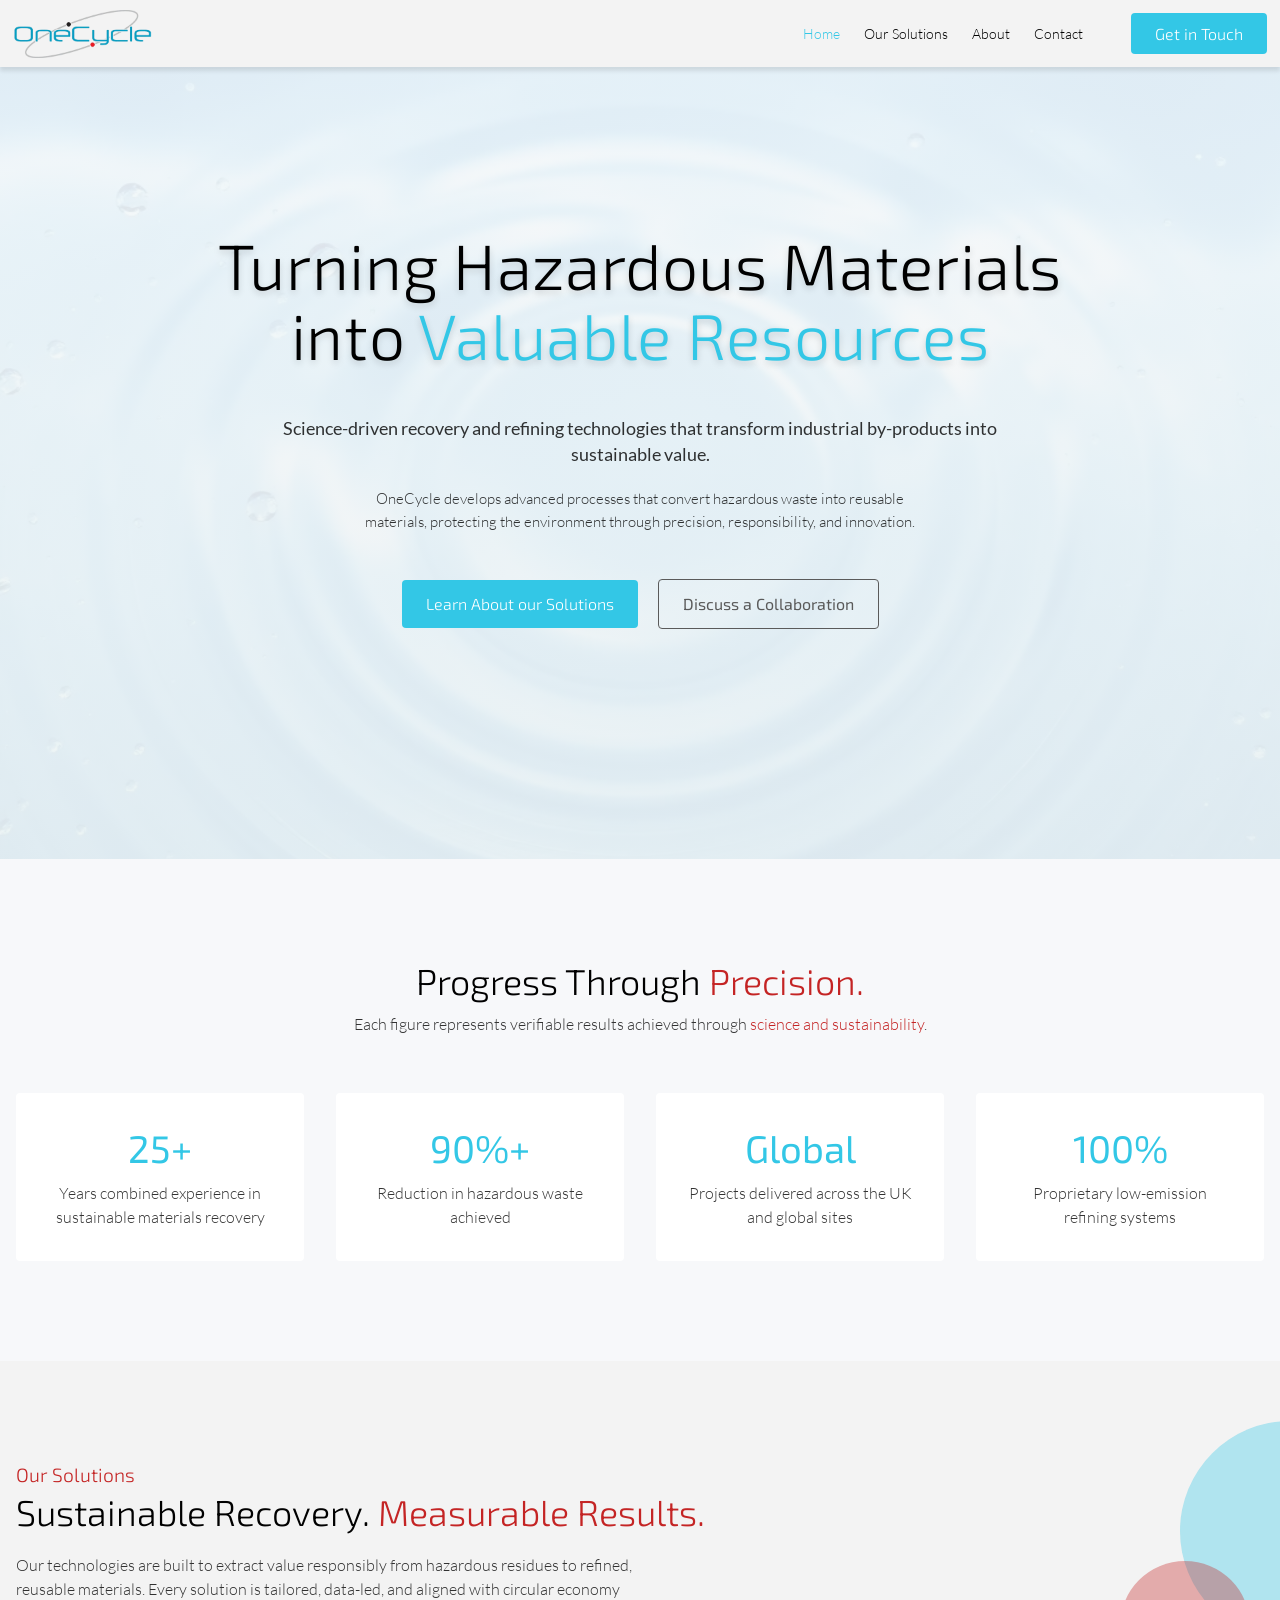
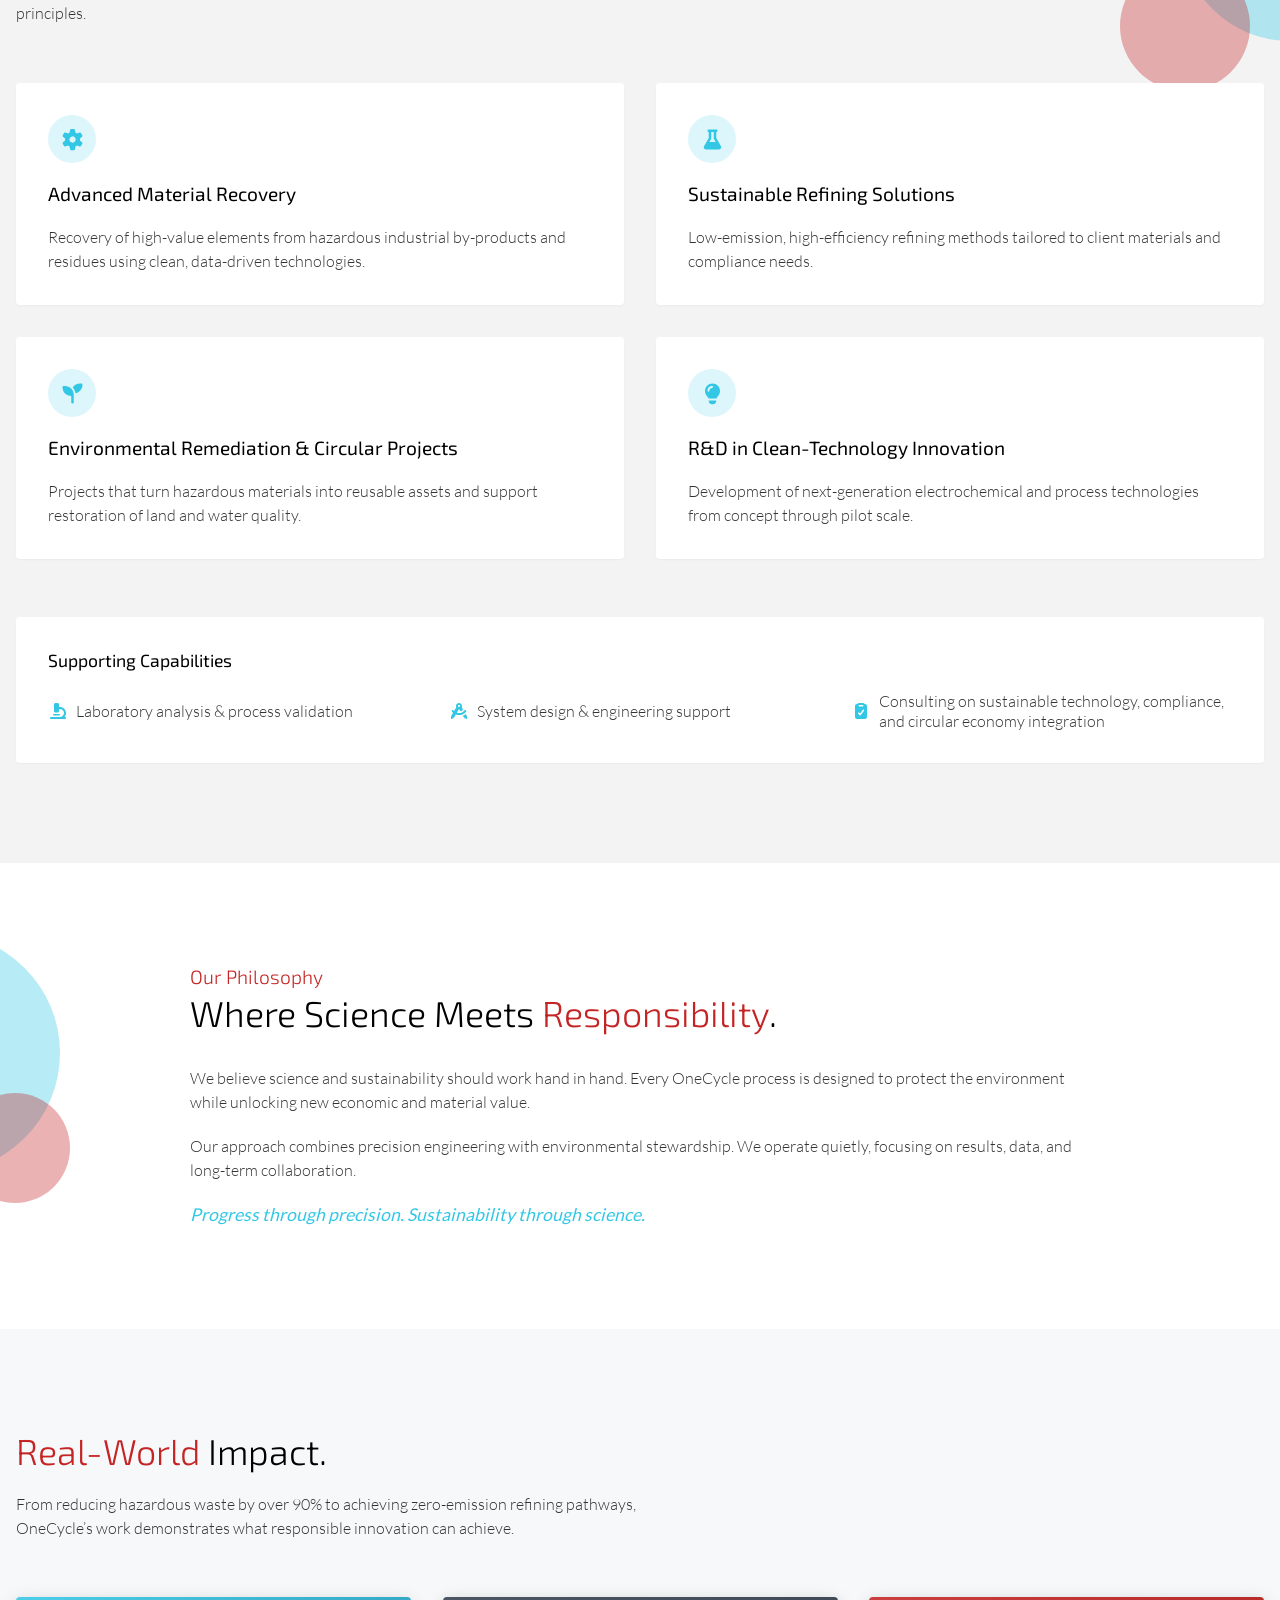
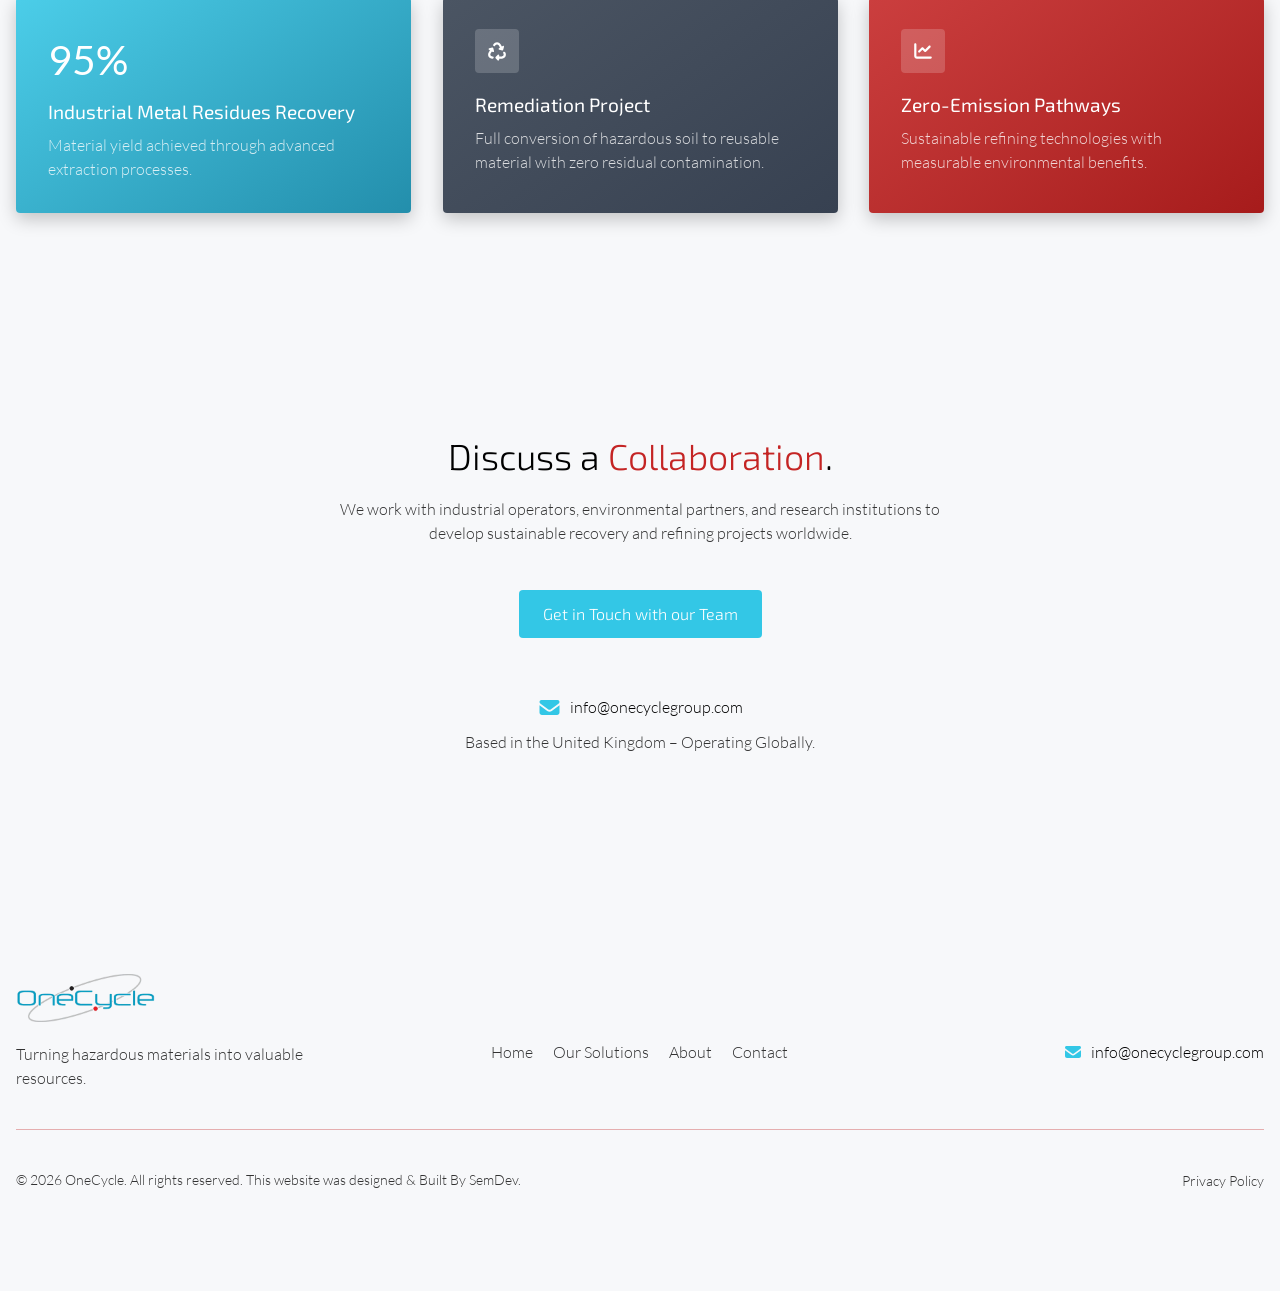
==== index.html @ 4c16ba75 "adjustments" ====
<!DOCTYPE html>
<html lang="en-GB">
<head>
  <!-- Meta -->
  <meta charset="UTF-8">
  <meta name="viewport" content="width=device-width, initial-scale=1.0">
  <meta name="color-scheme" content="light"> 

  <!-- Primary SEO -->
  <title>OneCycle | Sustainable Recovery & Refining</title>
  <meta name="description" content="Turning hazardous materials into valuable resources through science-driven recovery, sustainable refining, and environmental remediation.">
  <link rel="canonical" href="https://onecyclegroup.com/">
  <meta name="robots" content="index, follow, max-snippet:-1, max-image-preview:large, max-video-preview:-1">

  <!-- Icons & PWA -->
  <link rel="icon" type="image/png" sizes="32x32" href="/assets/images/onecycle-favicon.png">
  <link rel="icon" type="image/png" sizes="192x192" href="/assets/images/onecycle-favicon.png">
  <link rel="apple-touch-icon" href="/assets/images/onecycle-favicon.png"> 
  <meta name="theme-color" content="#F3F3F3"> 

  <!-- Global CSS -->
  <link rel="preload" href="/assets/css/root.css" as="style">
  <link rel="stylesheet" href="/assets/css/root.css">
  <link rel="preload" href="/assets/css/global.css" as="style">
  <link rel="stylesheet" href="/assets/css/global.css">

  <!-- Page Specific CSS -->
  <link rel="preload" href="/assets/css/home.css" as="style">
  <link rel="stylesheet" href="/assets/css/home.css">

  <!-- Head image -->
  <link
    rel="preload"
    as="image"
    href="/assets/images/water-ripple.webp"
    fetchpriority="high"
  >

  <!-- Fonts -->
  <link href="/assets/fonts/Exo2-Light.woff2" rel="preload" as="font" 
  crossorigin type="font/woff2">
  <link href="/assets/fonts/Exo2-Regular.woff2" rel="preload" as="font" 
  crossorigin type="font/woff2">
  <link href="/assets/fonts/Lato-Light.woff2" rel="preload" as="font" 
  crossorigin type="font/woff2">
  <link href="/assets/fonts/Lato-Regular.woff2" rel="preload" as="font" 
  crossorigin type="font/woff2">

  <!-- Other head and Json data under here -->
  <!-- ===== Open Graph (Facebook/LinkedIn) ===== -->
  <meta property="og:type" content="website">
  <meta property="og:site_name" content="OneCycle">
  <meta property="og:url" content="https://onecyclegroup.com/">
  <meta property="og:title" content="OneCycle | Sustainable Recovery & Refining">
  <meta property="og:description" content="Turning hazardous materials into valuable resources through science-driven recovery, sustainable refining, and environmental remediation.">
  <meta property="og:image" content="https://onecyclegroup.com/assets/images/onecycle-logo.jpg/">
  <meta property="og:image:width" content="1200">
  <meta property="og:image:height" content="630">
  <meta property="og:image:alt" content="OneCycle Logo">
  <meta property="og:locale" content="en_GB">

  <!-- Json Data -->
  <script type="application/ld+json">
  {
    "@context": "https://schema.org",
    "@type": "WebSite",
    "@id": "https://onecyclegroup.com/#website",
    "name": "OneCycle",
    "url": "https://onecyclegroup.com/",
    "inLanguage": "en-GB",
    "hasPart":[
      {"@type":"WebPage","@id":"https://onecyclegroup.com/our-solutions/#webpage"},
      {"@type":"WebPage","@id":"https://onecyclegroup.com/about/#webpage"},
      {"@type":"WebPage","@id":"https://onecyclegroup.com/contact/#webpage"}
    ]
  }
  </script>

  <script type="application/ld+json">
  {
    "@context": "https://schema.org",
    "@type": "Organization",
    "@id": "https://onecyclegroup.com/#organization",
    "name": "OneCycle",
    "legalName":"OneCycle Noble Metals",
    "url": "https://onecyclegroup.com/",
    "logo": {
      "@type":"ImageObject",
      "url":"https://onecyclegroup.com/assets/images/onecycle-logo.jpg",
      "width":833,
      "height":287
    },
    "contactPoint":[{
      "@type":"ContactPoint",
      "contactType":"customer support",
      "email":"info@onecyclegroup.com",
      "availableLanguage":["en-GB","en"],
      "areaServed":["GB","Worldwide"]
    }]
  }
  </script>
</head>

<body> 
  <a href="#main-content" class="skip-link">Skip to main content</a>
  <!-- Nav1 Component Start -->
  <!-- Nav1 Component Start -->

  <!-- Header -->
  <header id="nav1-navigation">
    <div class="nav1-container container">
      <!-- Logo -->
      <a href="/" class="nav1-logo">
        <img alt="OneCycle" decoding="async"
          srcset="/assets/images/onecycle-logo.webp">
      </a>

      <!-- Nav Menu -->
      <div class="nav1-inner">
        <nav class="nav1-nav" role="navigation" aria-label="Primary">
          <!-- Toggle Button -->
          <button 
            class="nav1-toggle" 
            aria-label="Toggle Navigation"
            aria-controls="nav-menu"
            aria-expanded="false"
            >
            <div class="nav1-toggle-box">
              <span class="nav1-line" aria-hidden="true"></span>
              <span class="nav1-line" aria-hidden="true"></span>
              <span class="nav1-line" aria-hidden="true"></span>
            </div>
          </button>

          <div class="nav1-ul-wrapper" id="nav-menu">
            <ul class="nav1-ul">
              <!-- Home -->
              <li><a href="/" class="active" aria-current="page">Home</a></li>
              <li><a href="/our-solutions/">Our Solutions</a></li>
              <li><a href="/about/">About</a></li>
              <li><a href="/contact/">Contact</a></li>
            </ul>
            <div class="header-btn">
              <a href="/contact/" class="cta-button">Get in Touch</a>
            </div>
          </div>
        </nav>

        <div 
          class="header-btn"
          style="margin-left: 3rem;"
          >
          <a 
            href="/contact/" 
            class="cta-button sweep-to-top" 
            style="padding: 0.7rem 1.5rem;"
            >
            Get in Touch</a>
        </div>
      </div>
    </div>
  </header>
  <div class="nav1-overlay" id="nav-overlay" aria-hidden="true"></div>

  <!-- Nav1 Component End -->
  <!-- Nav1 Component End -->

  <!-- Main Content -->
  <main id="main-content" tabindex="-1">
    <!-- HERO2 -->
    <section id="hero2" class="section" aria-labelledby="hero2-title">
      <div class="container hero2-inner">
        <h1 id="hero2-title" class="hero2-title">
          Turning Hazardous Materials into 
          <span class="brand-accent-blue">Valuable Resources</span>
        </h1>

        <p class="hero2-lead">
          Science-driven recovery and refining technologies that transform industrial by-products into sustainable value.
        </p>

        <p class="hero2-sub">
          OneCycle develops advanced processes that convert hazardous waste into reusable materials, protecting the environment through precision, responsibility, and innovation.
        </p>

        <div class="hero2-actions" role="group" aria-label="Primary actions">
          <a href="#solutions" class="sweep-to-top cta-button">Learn About our Solutions</a>
          <a href="#contact" class="sweep-to-top cta-button sub-btn">Discuss a Collaboration</a>
        </div>
      </div>
    </section>

    <!-- PROGRESS SECTION -->
    <section id="progress" class="section" aria-labelledby="progress-title">
      <div class="container progress-inner">
        <div class="progress-header">
          <h2 id="progress-title">
            Progress Through <span class="brand-accent">Precision.</span>
          </h2>
          <p class="progress-intro">
            Each figure represents verifiable results achieved through
            <span class="brand-accent">science and sustainability</span>.
          </p>
        </div>

        <ul class="progress-grid">
          <li class="progress-card reveal">
            <p class="progress-figure">25+</p>
            <p class="progress-copy">Years combined experience in sustainable materials recovery</p>
          </li>

          <li class="progress-card reveal">
            <p class="progress-figure">90%+</p>
            <p class="progress-copy">Reduction in hazardous waste achieved</p>
          </li>

          <li class="progress-card reveal">
            <p class="progress-figure">Global</p>
            <p class="progress-copy">Projects delivered across the UK and global sites</p>
          </li>

          <li class="progress-card reveal">
            <p class="progress-figure">100%</p>
            <p class="progress-copy">Proprietary low-emission refining systems</p>
          </li>
        </ul>
      </div>
    </section>

    <!-- SOLUTIONS SECTION -->
    <section id="solutions" class="section" aria-labelledby="solutions-title">
      <!-- Background Shapes -->
      <div class="solutions-bg" aria-hidden="true">
        <div class="solutions-circle circle1"></div>
        <div class="solutions-circle circle2"></div>
      </div>

      <div class="container solutions-inner">
        <div class="solutions-header">
          <p class="solutions-subheading brand-accent">Our Solutions</p>
          <h2 id="solutions-title">
            Sustainable Recovery. <span class="brand-accent">Measurable Results.</span>
          </h2>
          <p class="solutions-intro">
            Our technologies are built to extract value responsibly from hazardous residues to refined, reusable materials. 
            Every solution is tailored, data-led, and aligned with circular economy principles.
          </p>
        </div>

        <!-- Service Cards -->
        <div class="solutions-grid">
          <div class="solutions-card reveal">
            <div class="icon-circle">
              <svg class="icon" xmlns="http://www.w3.org/2000/svg" viewBox="0 0 640 640" focusable="false" aria-hidden="true" height="25" width="25">
              <path d="M259.1 73.5C262.1 58.7 275.2 48 290.4 48L350.2 48C365.4 48 378.5 58.7 381.5 73.5L396 143.5C410.1 149.5 423.3 157.2 435.3 166.3L503.1 143.8C517.5 139 533.3 145 540.9 158.2L570.8 210C578.4 223.2 575.7 239.8 564.3 249.9L511 297.3C511.9 304.7 512.3 312.3 512.3 320C512.3 327.7 511.8 335.3 511 342.7L564.4 390.2C575.8 400.3 578.4 417 570.9 430.1L541 481.9C533.4 495 517.6 501.1 503.2 496.3L435.4 473.8C423.3 482.9 410.1 490.5 396.1 496.6L381.7 566.5C378.6 581.4 365.5 592 350.4 592L290.6 592C275.4 592 262.3 581.3 259.3 566.5L244.9 496.6C230.8 490.6 217.7 482.9 205.6 473.8L137.5 496.3C123.1 501.1 107.3 495.1 99.7 481.9L69.8 430.1C62.2 416.9 64.9 400.3 76.3 390.2L129.7 342.7C128.8 335.3 128.4 327.7 128.4 320C128.4 312.3 128.9 304.7 129.7 297.3L76.3 249.8C64.9 239.7 62.3 223 69.8 209.9L99.7 158.1C107.3 144.9 123.1 138.9 137.5 143.7L205.3 166.2C217.4 157.1 230.6 149.5 244.6 143.4L259.1 73.5zM320.3 400C364.5 399.8 400.2 363.9 400 319.7C399.8 275.5 363.9 239.8 319.7 240C275.5 240.2 239.8 276.1 240 320.3C240.2 364.5 276.1 400.2 320.3 400z"/></svg>
            </div>
            <h3>Advanced Material Recovery</h3>
            <p>Recovery of high-value elements from hazardous industrial by-products and residues using clean, data-driven technologies.</p>
          </div>

          <div class="solutions-card reveal">
            <div class="icon-circle">
              <svg class="icon" xmlns="http://www.w3.org/2000/svg" viewBox="0 0 640 640" focusable="false" aria-hidden="true" height="25" width="25">
              <path d="M384 64L224 64C206.3 64 192 78.3 192 96C192 113.7 206.3 128 224 128L224 279.5L103.5 490.3C98.6 499 96 508.7 96 518.7C96 550.4 121.6 576 153.3 576L486.7 576C518.3 576 544 550.4 544 518.7C544 508.7 541.4 498.9 536.5 490.3L416 279.5L416 128C433.7 128 448 113.7 448 96C448 78.3 433.7 64 416 64L384 64zM288 279.5L288 128L352 128L352 279.5C352 290.6 354.9 301.6 360.4 311.3L402 384L238 384L279.6 311.3C285.1 301.6 288 290.7 288 279.5z"/></svg>
            </div>
            <h3>Sustainable Refining Solutions</h3>
            <p>Low-emission, high-efficiency refining methods tailored to client materials and compliance needs.</p>
          </div>

          <div class="solutions-card reveal">
            <div class="icon-circle">
              <svg class="icon" xmlns="http://www.w3.org/2000/svg" viewBox="0 0 640 640" focusable="false" aria-hidden="true" height="25" width="25">
              <path d="M576 96C576 204.1 499.4 294.3 397.6 315.4C389.7 257.3 363.6 205 325.1 164.5C365.2 104 433.9 64 512 64L544 64C561.7 64 576 78.3 576 96zM64 160C64 142.3 78.3 128 96 128L128 128C251.7 128 352 228.3 352 352L352 544C352 561.7 337.7 576 320 576C302.3 576 288 561.7 288 544L288 384C164.3 384 64 283.7 64 160z"/>
              </svg>
            </div>
            <h3>Environmental Remediation & Circular Projects</h3>
            <p>Projects that turn hazardous materials into reusable assets and support restoration of land and water quality.</p>
          </div>

          <div class="solutions-card reveal">
            <div class="icon-circle">
              <svg class="icon" xmlns="http://www.w3.org/2000/svg" viewBox="0 0 640 640" focusable="false" aria-hidden="true" height="25" width="25">
              <path d="M420.9 448C428.2 425.7 442.8 405.5 459.3 388.1C492 353.7 512 307.2 512 256C512 150 426 64 320 64C214 64 128 150 128 256C128 307.2 148 353.7 180.7 388.1C197.2 405.5 211.9 425.7 219.1 448L420.8 448zM416 496L224 496L224 512C224 556.2 259.8 592 304 592L336 592C380.2 592 416 556.2 416 512L416 496zM312 176C272.2 176 240 208.2 240 248C240 261.3 229.3 272 216 272C202.7 272 192 261.3 192 248C192 181.7 245.7 128 312 128C325.3 128 336 138.7 336 152C336 165.3 325.3 176 312 176z"/></svg>
            </div>
            <h3>R&amp;D in Clean-Technology Innovation</h3>
            <p>Development of next-generation electrochemical and process technologies from concept through pilot scale.</p>
          </div>
        </div>

        <!-- Supporting Capabilities -->
        <div class="solutions-support reveal">
          <h4>Supporting Capabilities</h4>
          <ul>
            <li>
              <svg class="icon-small" xmlns="http://www.w3.org/2000/svg" viewBox="0 0 640 640" focusable="false" aria-hidden="true" height="20" width="20">
                <path d="M240 64C213.5 64 192 85.5 192 112L192 320C192 346.5 213.5 368 240 368L304 368C330.5 368 352 346.5 352 320L352 256L384 256C454.7 256 512 313.3 512 384C512 454.7 454.7 512 384 512L96 512C78.3 512 64 526.3 64 544C64 561.7 78.3 576 96 576L544 576C561.7 576 576 561.7 576 544C576 526.3 561.7 512 544 512L527.1 512C557.5 478 576 433.2 576 384C576 278 490 192 384 192L352 192L352 112C352 85.5 330.5 64 304 64L240 64zM184 416C170.7 416 160 426.7 160 440C160 453.3 170.7 464 184 464L360 464C373.3 464 384 453.3 384 440C384 426.7 373.3 416 360 416L184 416z"/>
              </svg> Laboratory analysis &amp; process validation
            </li>
            <li>
              <svg class="icon-small" xmlns="http://www.w3.org/2000/svg" viewBox="0 0 640 640" focusable="false" aria-hidden="true" height="20" width="20">
                <path d="M163.3 320.1L232.7 200.2C227.1 188 223.9 174.4 223.9 160C223.9 107 266.9 64 319.9 64C372.9 64 415.9 107 415.9 160C415.9 174.3 412.8 187.9 407.1 200.2L451.5 276.9C428.4 302.9 397.8 322 363.1 330.7L320 255.9L251.9 373.5C273.4 380.3 296.2 384 320 384C390.7 384 453.8 351.3 494.9 300C506 286.2 526.1 284 539.9 295C553.7 306 555.9 326.2 544.9 340C492.2 405.8 411 448 320.1 448C284.7 448 250.7 441.6 219.4 429.9L162.7 527.7C158 535.8 151 542.4 142.6 546.6L87.2 574.3C82.2 576.8 76.3 576.5 71.6 573.6C66.9 570.7 64 565.5 64 560L64 504.6C64 496.2 66.2 487.9 70.5 480.5L130.5 376.8C117.7 365.6 105.9 353.3 95.2 340C84.1 326.2 86.4 306.1 100.2 295C114 283.9 134.1 286.2 145.2 300C150.9 307.1 157 313.8 163.4 320.1zM445.1 471.9C477.6 458.9 507.5 440.9 534 419L569.6 480.5C573.8 487.8 576.1 496.1 576.1 504.6L576.1 560C576.1 565.5 573.2 570.7 568.5 573.6C563.8 576.5 557.9 576.8 552.9 574.3L497.5 546.6C489.1 542.4 482.1 535.8 477.4 527.7L445.1 471.9zM320 192C337.7 192 352 177.7 352 160C352 142.3 337.7 128 320 128C302.3 128 288 142.3 288 160C288 177.7 302.3 192 320 192z"/>
              </svg> System design &amp; engineering support
            </li>
            <li>
              <svg class="icon-small" xmlns="http://www.w3.org/2000/svg" viewBox="0 0 640 640" focusable="false" aria-hidden="true" height="20" width="20">
                <path d="M384 64C407.7 64 428.4 76.9 439.4 96L448 96C483.3 96 512 124.7 512 160L512 512C512 547.3 483.3 576 448 576L192 576C156.7 576 128 547.3 128 512L128 160C128 124.7 156.7 96 192 96L200.6 96C211.6 76.9 232.3 64 256 64L384 64zM410.9 276.6C400.2 268.8 385.2 271.2 377.4 281.9L291.8 399.6L265.3 372.2C256.1 362.7 240.9 362.4 231.4 371.6C221.9 380.8 221.6 396 230.8 405.5L277.2 453.5C282.1 458.6 289 461.3 296.1 460.8C303.2 460.3 309.7 456.7 313.9 451L416.2 310.1C424 299.4 421.6 284.4 410.9 276.6zM264 128C250.7 128 240 138.7 240 152C240 165.3 250.7 176 264 176L376 176C389.3 176 400 165.3 400 152C400 138.7 389.3 128 376 128L264 128z"/>
              </svg> Consulting on sustainable technology, compliance, and circular economy integration</li>
          </ul>
        </div>
      </div>
    </section>

    <!-- PHILOSOPHY SECTION -->
    <section id="philosophy" class="section" aria-labelledby="philosophy-title">
      <!-- Background shapes -->
      <div class="philosophy-bg" aria-hidden="true">
        <div class="philosophy-circle circle-left-1"></div>
        <div class="philosophy-circle circle-left-2"></div>
      </div>
      <div class="container philosophy-inner">
        <p class="philosophy-kicker reveal">Our Philosophy</p>

        <h2 id="philosophy-title">
          Where Science Meets <span class="brand-accent">Responsibility</span>.
        </h2>

        <p class="philosophy-copy">
          We believe science and sustainability should work hand in hand. Every OneCycle process is designed to protect the
          environment while unlocking new economic and material value.
        </p>

        <p class="philosophy-copy">
          Our approach combines precision engineering with environmental stewardship. We operate quietly, focusing on
          results, data, and long-term collaboration.
        </p>

        <p class="philosophy-tagline brand-accent">
          Progress through precision. Sustainability through science.
        </p>
      </div>
    </section>

    <!-- IMPACT SECTION -->
    <section id="impact" class="section" aria-labelledby="impact-title">
      <div class="container impact-inner">
        <header class="impact-header">
          <h2 id="impact-title"><span class="brand-accent">Real-World</span> Impact.</h2>
          <p class="impact-intro">
            From reducing hazardous waste by over 90% to achieving zero-emission refining pathways, OneCycle’s work
            demonstrates what responsible innovation can achieve.
          </p>
        </header>

        <ul class="impact-grid" role="list">
          <!-- Card 1 -->
          <li class="impact-card card-blue reveal" role="listitem"
              aria-label="Ninety five percent industrial metal residues recovery">
            <div class="impact-card-content">
              <p class="impact-card-figure">95%</p>
              <h3 class="impact-card-title">Industrial Metal Residues Recovery</h3>
              <p class="impact-card-desc">Material yield achieved through advanced extraction processes.</p>
            </div>
          </li>

          <!-- Card 2 -->
          <li class="impact-card card-slate reveal" role="listitem"
              aria-label="Remediation project converting hazardous soil to reusable material with zero residual contamination">
            <div class="impact-card-icon">
              <svg class="icon" xmlns="http://www.w3.org/2000/svg" viewBox="0 0 640 640" focusable="false" aria-hidden="true" height="25" width="25">
                <path d="M216.3 124C262.5 44 378 44 424.2 124L461.5 188.6L489.2 172.6C497.6 167.7 508.1 168.4 515.8 174.3C523.5 180.2 526.9 190.2 524.4 199.6L500.9 287C497.5 299.8 484.3 307.4 471.5 304L384.1 280.6C374.7 278.1 367.8 270.2 366.5 260.6C365.2 251 369.9 241.5 378.3 236.7L406 220.7L368.7 156.1C347.1 118.8 293.3 118.8 271.7 156.1L266.4 165.2C257.6 180.5 238 185.7 222.7 176.9C207.4 168.1 202.2 148.5 211 133.1L216.3 124zM513.7 343.1C529 334.3 548.6 339.5 557.4 354.8L562.7 363.9C608.9 443.9 551.2 543.9 458.8 543.9L384.2 543.9L384.2 575.9C384.2 585.6 378.4 594.4 369.4 598.1C360.4 601.8 350.1 599.8 343.2 592.9L279.2 528.9C269.8 519.5 269.8 504.3 279.2 495L343.2 431C350.1 424.1 360.4 422.1 369.4 425.8C378.4 429.5 384.2 438.3 384.2 448L384.2 480L458.8 480C501.9 480 528.9 433.3 507.3 396L502 386.9C493.2 371.6 498.4 352 513.7 343.2zM115 299.4L87.3 283.4C78.9 278.5 74.2 269.1 75.5 259.5C76.8 249.9 83.7 242 93.1 239.5L180.5 216C193.3 212.6 206.5 220.2 209.9 233L233.3 320.4C235.8 329.8 232.4 339.7 224.7 345.7C217 351.7 206.5 352.3 198.1 347.4L170.4 331.4L133.1 396C111.5 433.3 138.5 480 181.6 480L192.2 480C209.9 480 224.2 494.3 224.2 512C224.2 529.7 209.9 544 192.2 544L181.6 544C89.3 544 31.6 444 77.8 364L115 299.4z"/>
              </svg>
            </div>
            <div class="impact-card-content">
              <h3 class="impact-card-title">Remediation Project</h3>
              <p class="impact-card-desc">Full conversion of hazardous soil to reusable material with zero residual contamination.</p>
            </div>
          </li>

          <!-- Card 3 -->
          <li class="impact-card card-red reveal" role="listitem"
              aria-label="Zero emission pathways using sustainable refining technologies">
            <div class="impact-card-icon">
              <svg class="icon" xmlns="http://www.w3.org/2000/svg" viewBox="0 0 640 640" focusable="false" aria-hidden="true" height="25" width="25">
                <path d="M128 128C128 110.3 113.7 96 96 96C78.3 96 64 110.3 64 128L64 464C64 508.2 99.8 544 144 544L544 544C561.7 544 576 529.7 576 512C576 494.3 561.7 480 544 480L144 480C135.2 480 128 472.8 128 464L128 128zM534.6 214.6C547.1 202.1 547.1 181.8 534.6 169.3C522.1 156.8 501.8 156.8 489.3 169.3L384 274.7L326.6 217.4C314.1 204.9 293.8 204.9 281.3 217.4L185.3 313.4C172.8 325.9 172.8 346.2 185.3 358.7C197.8 371.2 218.1 371.2 230.6 358.7L304 285.3L361.4 342.7C373.9 355.2 394.2 355.2 406.7 342.7L534.7 214.7z"/>
              </svg>
            </div>
            <div class="impact-card-content">
              <h3 class="impact-card-title">Zero-Emission Pathways</h3>
              <p class="impact-card-desc">Sustainable refining technologies with measurable environmental benefits.</p>
            </div>
          </li>
        </ul>
      </div>
    </section>

    <!-- COLLAB CTA -->
    <section id="collab-cta" class="section" aria-labelledby="collab-cta-title">
      <div class="container collab-cta-inner">
        <h2 id="collab-cta-title">
          Discuss a <span class="brand-accent">Collaboration</span>.
        </h2>

        <p class="collab-cta-intro">
          We work with industrial operators, environmental partners, and research institutions to develop
          sustainable recovery and refining projects worldwide.
        </p>

        <div class="collab-cta-actions">
          <a href="/contact/" class="cta-button sweep-to-top">Get in Touch with our Team</a>
        </div>

        <div class="collab-cta-meta" aria-label="Contact information">
          <p class="collab-cta-email">
            <svg class="icon" xmlns="http://www.w3.org/2000/svg" viewBox="0 0 640 640" focusable="false" aria-hidden="true" height="25" width="25">
              <path d="M112 128C85.5 128 64 149.5 64 176C64 191.1 71.1 205.3 83.2 214.4L291.2 370.4C308.3 383.2 331.7 383.2 348.8 370.4L556.8 214.4C568.9 205.3 576 191.1 576 176C576 149.5 554.5 128 528 128L112 128zM64 260L64 448C64 483.3 92.7 512 128 512L512 512C547.3 512 576 483.3 576 448L576 260L377.6 408.8C343.5 434.4 296.5 434.4 262.4 408.8L64 260z"/>
            </svg>
            <a href="mailto:info@onecyclegroup.com">info@onecyclegroup.com</a>
          </p>

          <p class="collab-cta-location">
            Based in the United Kingdom – Operating Globally.
          </p>
        </div>
      </div>
    </section>
  </main>

  <!-- FOOTER -->
  <footer id="footer1" class="section">
    <div class="container footer1-inner">
      <!-- Logo -->
      <a href="/" class="nav1-logo">
        <img alt="OneCycle" decoding="async"
          srcset="/assets/images/onecycle-logo.webp">
      </a>
      <!-- Top Row -->
      <div class="footer1-top">
        <div class="footer1-brand">
          <p class="footer1-tagline">
            Turning hazardous materials into valuable resources.
          </p>
        </div>

        <nav class="footer1-nav" aria-label="Footer Navigation">
          <ul>
            <li><a href="/">Home</a></li>
            <li><a href="/our-solutions/">Our Solutions</a></li>
            <li><a href="/about/">About</a></li>
            <li><a href="/contact/">Contact</a></li>
          </ul>
        </nav>

        <div class="footer1-contact">
          <svg class="icon-small footer1-email-icon" viewBox="0 0 640 640" aria-hidden="true">
            <path d="M112 128C85.5 128 64 149.5 64 176C64 191.1 71.1 205.3 83.2 214.4L291.2 370.4C308.3 383.2 331.7 383.2 348.8 370.4L556.8 214.4C568.9 205.3 576 191.1 576 176C576 149.5 554.5 128 528 128L112 128zM64 260L64 448C64 483.3 92.7 512 128 512L512 512C547.3 512 576 483.3 576 448L576 260L377.6 408.8C343.5 434.4 296.5 434.4 262.4 408.8L64 260z"/>
          </svg>

          <a href="mailto:info@onecyclegroup.com">info@onecyclegroup.com</a>
        </div>
      </div>

      <!-- Divider -->
      <hr class="footer1-divider">

      <!-- Bottom Row -->
      <div class="footer1-bottom">
        <p class="footer1-copy">© 2026 OneCycle. All rights reserved.
          <a href="https://builtbysemdev.com" target="_blank"
           class="built-by-link" rel="noopener noreferrer">
            This website was designed &amp; Built By SemDev.
          </a>
        </p>

        <div class="footer1-legal">
          <a href="/privacy-policy">Privacy Policy</a>
        </div>
      </div>

    </div>
  </footer>
  <!-- footer1 Components End -->
  <!-- footer1 Components End -->

  <script src="/assets/js/global.js" defer></script>
</body>
</html>
---- assets/css/root.css ----
:root {
  --spaceXs: clamp(0.5rem, 0.8vw, 0.625rem);   /* 8–10px range */
  --spaceSm: clamp(1rem, 1.6vw, 1.25rem);      /* 16–20px range */
  --spaceSmMd: clamp(1.75rem, 2.5vw, 2.1875rem); /* 28–35px range */
  --spaceMd: clamp(2.5rem, 3.5vw, 3.125rem);   /* 40–50px range */
  --spaceLg: clamp(3.5rem, 4.5vw, 4.0625rem);  /* 56–65px range */
  --mainBrandColour: #33C7E6;
  --brandAccentColour: #C42424;
  --bgColour1: #F7F8FA;
  --bgColour2: #F3F3F3; 
  --bgColour3: #FFFFFF;
  --textColour1: black;  
  --textColour2: rgba(0, 0, 0, 0.80);  
  --maxW: 80rem;
  --sectionPadding: clamp(3.75rem, 7.82vw, 6.25rem) 1rem;
  --headerFont: "Exo2", sans-serif; 
  --bodyFont: "Lato", sans-serif; 
  --logoFont: "Neuropol-X", sans-serif;
  --borderR: 4px;
}
---- assets/css/root.css ----
:root {
  --spaceXs: clamp(0.5rem, 0.8vw, 0.625rem);   /* 8–10px range */
  --spaceSm: clamp(1rem, 1.6vw, 1.25rem);      /* 16–20px range */
  --spaceSmMd: clamp(1.75rem, 2.5vw, 2.1875rem); /* 28–35px range */
  --spaceMd: clamp(2.5rem, 3.5vw, 3.125rem);   /* 40–50px range */
  --spaceLg: clamp(3.5rem, 4.5vw, 4.0625rem);  /* 56–65px range */
  --mainBrandColour: #33C7E6;
  --brandAccentColour: #C42424;
  --bgColour1: #F7F8FA;
  --bgColour2: #F3F3F3; 
  --bgColour3: #FFFFFF;
  --textColour1: black;  
  --textColour2: rgba(0, 0, 0, 0.80);  
  --maxW: 80rem;
  --sectionPadding: clamp(3.75rem, 7.82vw, 6.25rem) 1rem;
  --headerFont: "Exo2", sans-serif; 
  --bodyFont: "Lato", sans-serif; 
  --logoFont: "Neuropol-X", sans-serif;
  --borderR: 4px;
}
---- assets/css/global.css ----
/* Fonts */
@font-face {
  font-display: swap; 
  font-family: 'Exo2';
  font-style: normal;
  font-weight: 400;
  src: url('/assets/fonts/Exo2-Regular.woff2') format('woff2'),
       url('/assets/fonts/Exo2-Regular.woff') format('woff'); 
}

@font-face {
  font-display: swap; 
  font-family: 'Exo2';
  font-style: normal;
  font-weight: 300;
  src: url('/assets/fonts/Exo2-Light.woff2') format('woff2'),
       url('/assets/fonts/Exo2-Light.woff') format('woff'); 
}

@font-face {
  font-display: swap; 
  font-family: 'Lato';
  font-style: normal;
  font-weight: 400;
  src: url('/assets/fonts/Lato-Regular.woff2') format('woff2'),
       url('/assets/fonts/Lato-Regular.woff') format('woff'); 
}

@font-face {
  font-display: swap; 
  font-family: 'Lato';
  font-style: normal;
  font-weight: 300;
  src: url('/assets/fonts/Lato-Light.woff2') format('woff2'),
       url('/assets/fonts/Lato-Light.woff') format('woff'); 
}

/* visible-only-on-focus skip link */
.skip-link{
  position:absolute;
  left:-9999px;
  top:auto
}

.skip-link:focus{
  left:1rem;
  top:1rem;
  z-index:10000;
  padding:.6rem 1rem;
  background:#000;
  color:#fff;
  border-radius:.375rem
}

/* visually hidden but screen-reader readable */
.visually-hidden{
  position:absolute!important;
  width:1px;
  height:1px;
  padding:0;
  margin:-1px;
  overflow:hidden;
  clip:rect(0 0 0 0);
  white-space:nowrap;
  border:0
}

/* always show a focus style */
:focus-visible{
  outline: 2px solid var(--mainBrandColour);
}

input,
textarea,
select {
  font-size: 16px;
}

/* reduced motion */
@media (prefers-reduced-motion: reduce){
  *{
    animation-duration:0.01ms !important;
    animation-iteration-count:1 !important;
    transition-duration:0.01ms !important;
    scroll-behavior:auto !important
  }

  .reveal,
  .sweep-to-top,
  .your-animation-class {
    animation: none;
    transition: none;
  }
}

/* Global Styles */
html {
  font-size: 16px; 
}

*, *:before, *:after {
  margin: 0;
  box-sizing: border-box;
  padding: 0;
}

body, html {
  margin: 0;
  overflow-x: hidden;
  padding: 0;
  font-family: var(--bodyFont);
  font-weight: 300;
  color: var(--textColour1);
  scroll-behavior: smooth;
  background-color: var(--bgColour1);
}

section {
  padding: var(--sectionPadding)
}

.container {
  max-width: var(--maxW);
  margin: 0 auto;
}

p {
  line-height: 1.5em;
}

h1, h2 {
  font-family: var(--headerFont);
  font-weight: 300;
}

h1 {
  font-size: clamp(2.9rem, 5.4vw, 3.8rem);
}

h2 {
  font-size: clamp(2rem, 2.8vw, 2.3rem);
}

h3 {
  font-size: clamp(1.1rem, 1.8vw, 1.2rem);
  font-family: var(--headerFont);
}

.brand-accent-blue {
  color: var(--mainBrandColour);
  opacity: 1;
}

.brand-accent {
  color: var(--brandAccentColour);
  opacity: 1;
}

.sub-heading {
  color: var(--mainBrandColour);
}

/* Icon styles */
.icon {
  fill: var(--mainBrandColour);
  width: 25px;
  height: 25px;
}

.icon {
  fill: var(--mainBrandColour);
  width: 25px;
  height: 25px;
}

.icon-small {
  width: 20px;
  fill: var(--mainBrandColour);
  height: 20px;
}

/* Icon Circle */
.icon-circle {
  width: clamp(40px, 6.5vw, 48px);
  height: clamp(40px, 6.5vw, 48px);
  background: #33c8e62a;
  color: var(--mainBrandColour);
  border-radius: 50%;
  font-size: clamp(1.2rem, 2.5vw, 1.5rem);
  display: flex;
  align-items: center;
  justify-content: center;
  margin-bottom: 1.2rem;
}

/* Button Styles */
/* Button CSS */
.cta-button {
  padding: 0.9rem 1.5rem;
  text-decoration: none;
  font-weight: 300;
  font-size: 1rem;
  display: inline-block;
  transition: all 0.3s;
  font-family: var(--headerFont);
  position: relative;
  background-color: var(--mainBrandColour);
  border: none;
  color: white;
  cursor: pointer;
  border-radius: 4px;
}

.sub-btn {
  box-sizing: border-box;
  background-color: rgba(230, 230, 230, 0);
  border: 1px solid #5A5A5A;
  color: var(--mainBrandColour);
  font-weight: 400;
  color: #5A5A5A;
}

/* ==== Nav1 Component Styles Start ==== */
/* ==== Nav1 Component Styles Start ==== */
#nav1-navigation {
  position: fixed;
  top: 0;
  left: 50%;
  transform: translateX(-50%);
  width: 100%;
  background: var(--bgColour2);
  box-shadow: 0 4px 4px rgba(0, 0, 0, 0.1);
  z-index: 1000;
  padding: 0.6rem 0.8rem;
}

.nav1-container {
  display: flex;
  align-items: center;
  justify-content: space-between;
}

.nav1-inner {
  display: flex;
  flex-direction: row;
  align-items: center;
}

.nav1-ul li a {
  font-family: var(--bodyFont);
  font-weight: 300;
  color: var(--textColour1);
  text-decoration: none;
  transition: color 0.3s;
}

.nav1-logo {
  height: clamp(2rem, 6.4vw, 3rem);
  justify-content: center;
  padding: 0;
  width: auto;
  z-index: 10;
}

.nav1-logo img {
  height: 100%;
  object-fit: contain;
  width: auto;
}

.nav1-toggle {
  background: var(--bgColour2);
  border: none;
  border-radius: 4px;
  width: 42px;
  height: 42px;
  display: flex;
  justify-content: center;
  align-items: center;
  cursor: pointer;
  z-index: 10;
  transition: transform 0.6s;
}

.nav1-toggle-box {
  width: 24px;
  height: 18px;
  position: relative;
}

.nav1-line {
  width: 100%;
  height: 2px;
  background: black;
  position: absolute;
  left: 0;
  transition: all 0.3s;
  border-radius: 1px;
}

.nav1-line:nth-child(1) { top: 0; }
.nav1-line:nth-child(2) { top: 8px; }
.nav1-line:nth-child(3) { bottom: 0; }

/* Animate to "X" */
.nav1-toggle.active .nav1-line:nth-child(1) {
  transform: rotate(45deg);
  top: 8px;
}
.nav1-toggle.active .nav1-line:nth-child(2) {
  opacity: 0;
}
.nav1-toggle.active .nav1-line:nth-child(3) {
  transform: rotate(-45deg);
  bottom: auto;
  top: 8px;
}

/* Menu */
.nav1-ul-wrapper {
  width: 100%;
  background-color: var(--bgColour2);
  transform: scaleY(0);
  transform-origin: top;
  transition: transform 0.4s;
  overflow: hidden;
}

.nav1-ul {
  list-style: none;
  padding: 1.5rem 0;
  margin: 0;
  display: flex;
  flex-direction: column;
  align-items: center;
  gap: 1rem;
  font-size: 0.9rem;
}

.nav1-ul a:hover {
  color: var(--mainBrandColour);
  transition: color 0.3s;
}

.nav1-ul .active {
  color: var(--mainBrandColour);
}

/* Button */
.header-btn {
  display: none;
}

.cta-button.main-btn.zoom-out {
  font-size: 1rem;
  font-weight: 600;
  background: var(--mainBrandColour);
  border-radius: 0px;
  text-decoration: none;
}

/* Show menu when active */
#nav1-navigation.nav1-active .nav1-ul-wrapper {
  transform: scaleY(1);
  transition-delay: 0.2s;
}

.nav1-overlay {
  position: fixed;
  top: 0;
  left: 0;
  width: 100%;
  height: 100vh;
  background: rgba(0, 0, 0, 0.15); 
  opacity: 0;
  visibility: hidden;
  transition:
    transform 0.3s ease,
    opacity 0.4s ease 0.3s,      
    visibility 0.4s linear 0.6s;
  z-index: 90; 
  transform: scaleY(0);
  transform-origin: top;
}

.nav1-overlay.active {
  opacity: 1;
  visibility: visible;
  transform: scaleY(1);
  transition:
    transform 0.3s ease,
    opacity 0.3s ease,
    visibility 0s;
}

.icon-blue {
  fill: var(--mainBrandColour);
}

.nav1-ul-wrapper .header-btn {
  display: none;
}

.nav1-cta-button {
  background-color: var(--mainBrandColour);
  color: white;
  border-radius: 2px;
  text-decoration: none;
  font-size: 1.2rem;
  padding: 0.8rem 1rem;
}

/* Desktop Styles */
@media screen and (min-width: 1024px) {
  .nav1-toggle {
    display: none;
  }

  .nav1-ul-wrapper {
    transform: none !important;
    display: flex;
    align-items: center;
    height: auto;
  }

  .nav1-ul {
    flex-direction: row;
    gap: 1.5rem;
    padding: 0;
  }

  .header-btn {
    display: block;
  }
}

@media screen and (max-width: 1023px) {
    .nav1-ul-wrapper {
    width: 100%;
    height: auto;
    background-color: var(--bgColour2);
    transform: scaleY(0);
    transform-origin: top;
    transition: opacity .3s, transform .4s;
    overflow: hidden;
    position: absolute;
    box-sizing: border-box;
    padding-bottom: 1rem;
    left: 0;
    top: 58px;
  }

  .nav1-ul {
    list-style: none;
    padding: 1.5rem 0;
    margin: 0;
    max-height: 90vh;
    width: 100%;
    box-sizing: border-box;
    overflow: auto;
    height: auto;
    display: flex;
    flex-direction: column;
    align-items: center;
  }

  .nav1-ul li {
    display: block;
    width: 100%;
    text-align: center;
  }

    .nav1-ul-wrapper .header-btn {
    display: flex;
    justify-content: center;
  }

  .nav1-ul-wrapper .header-btn .cta-button {
    margin-bottom: 1rem;
  }
}
/* ==== Nav1 Component Styles End ==== */
/* ==== Nav1 Component Styles End ==== */

/* ==== Collab CTA Component Styles Start ==== */
#collab-cta {
  background: var(--bgColour1);
  color: var(--textColour1);
  text-align: center;
}

.collab-cta-inner {
  padding: var(--spaceSm) 0;
}

/* Heading + intro */
#collab-cta h2 {
  font-weight: 300;
  margin-bottom: var(--spaceSm);
}

.collab-cta-intro {
  color: var(--textColour2);
  max-width: 70ch;
  margin: 0 auto var(--spaceMd);
}

/* CTA button */
.collab-cta-actions {
  margin-bottom: var(--spaceLg);
}

/* Meta (email + location) */
.collab-cta-meta {
  display: grid;
  gap: var(--spaceXs);
  place-items: center;
  color: var(--textColour2);
}

.collab-cta-email {
  display: inline-flex;
  align-items: center;
  gap: .5rem;
}

.collab-cta-email a {
  color: var(--textColour1);
  text-decoration: none;
  transition: color 0.3s;
}

.collab-cta-email a:hover {
  color: var(--mainBrandColour);
  transition: color 0.3s;
}

/* =========================
   INTERNAL HERO STYLES 
   ========================= */
.internal-hero {
  position: relative;
  background: var(--bgColour1);
  color: var(--textColour1);
  overflow: hidden;
}

.internal-hero-inner {
  position: relative;
  padding-top: 5rem;
  max-width: 950px;
}

/* Title + text */
.internal-hero-title {
  margin-bottom: var(--spaceLg);
}

.internal-hero-header {
  max-width: 850px;
}

.internal-hero-highlight {
  color: var(--mainBrandColour);
}

.internal-hero-kicker {
  margin-bottom: var(--spaceSm);
  font-size: clamp(1.1rem, 1.3vw, 1.25rem);
  font-weight: 400;
}

.internal-hero-copy {
  color: var(--textColour2);
}

/* Background circles (bobbing like homepage) */
.internal-hero-bg {
  position: absolute;
  inset: 0;
  pointer-events: none;
  z-index: 0;
}

.internal-hero-circle {
  position: absolute;
  border-radius: 50%;
  opacity: 0.35;
  animation: bob 8s ease-in-out infinite;
}

/* Large aqua circle on right */
.internal-hero-circle1 {
  width: 240px;
  height: 240px;
  right: -150px;
  top: 20px;
  background: var(--mainBrandColour);
}

/* Smaller red overlapping circle */
.internal-hero-circle2 {
  width: 130px;
  height: 130px;
  right: 10px;
  top: 160px;
  background: var(--brandAccentColour);
  animation-delay: 2s;
}

/* Ensure content is above circles */
.internal-hero .container {
  position: relative;
  z-index: 1;
}

/* Mobile ≤425px */
@media (max-width: 700px) {
  .internal-hero-circle1 {
    top: 10px;
    width: 220px;
    height: 220px;
  }

  .internal-hero-circle2 {
    top: 150px;
    width: 100px;
    height: 100px; 
  }
}

/* =========================
   FOOTER Component
   ========================= */

#footer1 {
  background: var(--bgColour1);
  padding: var(--sectionPadding);
}

.footer1-inner {
  display: flex;
  flex-direction: column;
  gap: var(--spaceSm);
}

/* --- Top Row Layout --- */
.footer1-top {
  display: grid;
  grid-template-columns: repeat(3, minmax(0, 1fr));
  align-items: start;
  gap: var(--spaceSmMd);
}

.footer1-tagline {
  max-width: 32ch;
  color: var(--textColour2);
}

/* Nav */
.footer1-nav ul {
  list-style: none;
  padding: 0;
  margin: 0;
  display: flex;
  gap: var(--spaceSm);
  justify-content: center;
}

.footer1-nav a {
  text-decoration: none;
  color: var(--textColour2);
  transition: color 0.3s;
}

.footer1-nav a:hover {
  color: var(--mainBrandColour);
}

/* Contact */
.footer1-contact {
  display: flex;
  align-items: center;
  gap: 0.5rem;
  white-space: nowrap;
  justify-content: end;
}

.footer1-contact a {
  color: var(--textColour1);
  text-decoration: none;
  transition: color 0.3s;
}

.footer1-contact a:hover {
  color: var(--mainBrandColour);
}

.footer1-email-icon {
  fill: var(--mainBrandColour);
  width: 20px;
  height: 20px;
  flex: 0 0 20px;
}

/* Divider */
.footer1-divider {
  width: 100%;
  height: 1px;
  background: var(--brandAccentColour);
  border: none;
  opacity: 0.35;
  margin: 1.2rem 0;
}

/* Bottom Row */
.footer1-bottom {
  display: flex;
  align-items: center;
  justify-content: space-between;
}

.footer1-copy {
  color: var(--textColour2);
  font-size: 0.9rem;
}

.footer1-legal {
  display: flex;
  gap: var(--spaceSm);
}

.footer1-legal a {
  text-decoration: none;
  color: var(--textColour2);
  transition: color 0.3s;
  font-size: 0.9rem;
}

.footer1-legal a:hover {
  color: var(--mainBrandColour);
}

.built-by-link {
  text-decoration: none;
  color: var(--textColour2);
  transition: color 0.3s;
}

.built-by-link:hover {
  color: var(--brandAccentColour);
  transition: color 0.3s;
}

@media (max-width: 768px) {
  .footer1-top {
    grid-template-rows: repeat(3, minmax(0, 1fr));
    grid-template-columns: none;
  }

  .footer1-nav ul {
    justify-content: center;
  }

  .footer1-contact {
    justify-content: center;
  }

  #footer1 .nav1-logo {
    justify-content: center;
  }

  .footer1-brand {
    place-items: center;
  }

  .footer1-tagline {
    text-align: center;
    max-width: none;
  }

  .footer1-bottom {
    flex-direction: column;
    gap: 1rem;
  }

  .footer1-copy {
    text-align: center;
  }

  #footer1 .nav1-logo {
  align-self: center;
  }
}


/* Animations */
/* Animations */

/* Sweep To Top */
.sweep-to-top {
  display: inline-block;
  vertical-align: middle;
  transform: perspective(1px) translateZ(0);
  transform: perspective(1px) translateZ(0);
  box-shadow: 0 0 1px rgba(0, 0, 0, 0);
  position: relative;
  transition-property: color;
  transition-property: color;
  transition-duration: 0.3s;
  transition-duration: 0.3s;
}

.sweep-to-top:before {
  content: "";
  position: absolute;
  z-index: -1;
  border-radius: 4px;
  top: 0;
  left: 0;
  right: 0;
  bottom: 0;
  background: var(--brandAccentColour);
  transform: scaleY(0);
  transform: scaleY(0);
  transform-origin: 50% 100%;
  transform-origin: 50% 100%;
  transition-property: transform;
  transition-property: transform;
  transition-duration: 0.3s;
  transition-duration: 0.3s;
  transition-timing-function: ease-out;
  transition-timing-function: ease-out;
}
.sweep-to-top:hover, .sweep-to-top:focus, .sweep-to-top:active {
  color: white;
}
.sweep-to-top:hover:before, .sweep-to-top:focus:before, .sweep-to-top:active:before {
  transform: scaleY(1);
  transform: scaleY(1);
}

.reveal {
  opacity: 0;
  transform: translateY(24px);
  will-change: opacity, transform;
  transition-delay: 0.3s;
  transition:
    opacity 0.7s ease-out,
    transform 0.7s ease-out,
    box-shadow 0.6s;
}

.reveal.visible {
  opacity: 1;
  transform: translateY(0);
  transition:
    opacity 0.7s ease-out,
    transform 0.7s ease-out,
    box-shadow 0.6s;
}

@keyframes bob {
  0%, 100% { 
    transform: translateY(0); 
  }
  50% { 
    transform: translateY(-20px); 
  }
}
---- assets/css/global.css ----
/* Fonts */
@font-face {
  font-display: swap; 
  font-family: 'Exo2';
  font-style: normal;
  font-weight: 400;
  src: url('/assets/fonts/Exo2-Regular.woff2') format('woff2'),
       url('/assets/fonts/Exo2-Regular.woff') format('woff'); 
}

@font-face {
  font-display: swap; 
  font-family: 'Exo2';
  font-style: normal;
  font-weight: 300;
  src: url('/assets/fonts/Exo2-Light.woff2') format('woff2'),
       url('/assets/fonts/Exo2-Light.woff') format('woff'); 
}

@font-face {
  font-display: swap; 
  font-family: 'Lato';
  font-style: normal;
  font-weight: 400;
  src: url('/assets/fonts/Lato-Regular.woff2') format('woff2'),
       url('/assets/fonts/Lato-Regular.woff') format('woff'); 
}

@font-face {
  font-display: swap; 
  font-family: 'Lato';
  font-style: normal;
  font-weight: 300;
  src: url('/assets/fonts/Lato-Light.woff2') format('woff2'),
       url('/assets/fonts/Lato-Light.woff') format('woff'); 
}

/* visible-only-on-focus skip link */
.skip-link{
  position:absolute;
  left:-9999px;
  top:auto
}

.skip-link:focus{
  left:1rem;
  top:1rem;
  z-index:10000;
  padding:.6rem 1rem;
  background:#000;
  color:#fff;
  border-radius:.375rem
}

/* visually hidden but screen-reader readable */
.visually-hidden{
  position:absolute!important;
  width:1px;
  height:1px;
  padding:0;
  margin:-1px;
  overflow:hidden;
  clip:rect(0 0 0 0);
  white-space:nowrap;
  border:0
}

/* always show a focus style */
:focus-visible{
  outline: 2px solid var(--mainBrandColour);
}

input,
textarea,
select {
  font-size: 16px;
}

/* reduced motion */
@media (prefers-reduced-motion: reduce){
  *{
    animation-duration:0.01ms !important;
    animation-iteration-count:1 !important;
    transition-duration:0.01ms !important;
    scroll-behavior:auto !important
  }

  .reveal,
  .sweep-to-top,
  .your-animation-class {
    animation: none;
    transition: none;
  }
}

/* Global Styles */
html {
  font-size: 16px; 
}

*, *:before, *:after {
  margin: 0;
  box-sizing: border-box;
  padding: 0;
}

body, html {
  margin: 0;
  overflow-x: hidden;
  padding: 0;
  font-family: var(--bodyFont);
  font-weight: 300;
  color: var(--textColour1);
  scroll-behavior: smooth;
  background-color: var(--bgColour1);
}

section {
  padding: var(--sectionPadding)
}

.container {
  max-width: var(--maxW);
  margin: 0 auto;
}

p {
  line-height: 1.5em;
}

h1, h2 {
  font-family: var(--headerFont);
  font-weight: 300;
}

h1 {
  font-size: clamp(2.9rem, 5.4vw, 3.8rem);
}

h2 {
  font-size: clamp(2rem, 2.8vw, 2.3rem);
}

h3 {
  font-size: clamp(1.1rem, 1.8vw, 1.2rem);
  font-family: var(--headerFont);
}

.brand-accent-blue {
  color: var(--mainBrandColour);
  opacity: 1;
}

.brand-accent {
  color: var(--brandAccentColour);
  opacity: 1;
}

.sub-heading {
  color: var(--mainBrandColour);
}

/* Icon styles */
.icon {
  fill: var(--mainBrandColour);
  width: 25px;
  height: 25px;
}

.icon {
  fill: var(--mainBrandColour);
  width: 25px;
  height: 25px;
}

.icon-small {
  width: 20px;
  fill: var(--mainBrandColour);
  height: 20px;
}

/* Icon Circle */
.icon-circle {
  width: clamp(40px, 6.5vw, 48px);
  height: clamp(40px, 6.5vw, 48px);
  background: #33c8e62a;
  color: var(--mainBrandColour);
  border-radius: 50%;
  font-size: clamp(1.2rem, 2.5vw, 1.5rem);
  display: flex;
  align-items: center;
  justify-content: center;
  margin-bottom: 1.2rem;
}

/* Button Styles */
/* Button CSS */
.cta-button {
  padding: 0.9rem 1.5rem;
  text-decoration: none;
  font-weight: 300;
  font-size: 1rem;
  display: inline-block;
  transition: all 0.3s;
  font-family: var(--headerFont);
  position: relative;
  background-color: var(--mainBrandColour);
  border: none;
  color: white;
  cursor: pointer;
  border-radius: 4px;
}

.sub-btn {
  box-sizing: border-box;
  background-color: rgba(230, 230, 230, 0);
  border: 1px solid #5A5A5A;
  color: var(--mainBrandColour);
  font-weight: 400;
  color: #5A5A5A;
}

/* ==== Nav1 Component Styles Start ==== */
/* ==== Nav1 Component Styles Start ==== */
#nav1-navigation {
  position: fixed;
  top: 0;
  left: 50%;
  transform: translateX(-50%);
  width: 100%;
  background: var(--bgColour2);
  box-shadow: 0 4px 4px rgba(0, 0, 0, 0.1);
  z-index: 1000;
  padding: 0.6rem 0.8rem;
}

.nav1-container {
  display: flex;
  align-items: center;
  justify-content: space-between;
}

.nav1-inner {
  display: flex;
  flex-direction: row;
  align-items: center;
}

.nav1-ul li a {
  font-family: var(--bodyFont);
  font-weight: 300;
  color: var(--textColour1);
  text-decoration: none;
  transition: color 0.3s;
}

.nav1-logo {
  height: clamp(2rem, 6.4vw, 3rem);
  justify-content: center;
  padding: 0;
  width: auto;
  z-index: 10;
}

.nav1-logo img {
  height: 100%;
  object-fit: contain;
  width: auto;
}

.nav1-toggle {
  background: var(--bgColour2);
  border: none;
  border-radius: 4px;
  width: 42px;
  height: 42px;
  display: flex;
  justify-content: center;
  align-items: center;
  cursor: pointer;
  z-index: 10;
  transition: transform 0.6s;
}

.nav1-toggle-box {
  width: 24px;
  height: 18px;
  position: relative;
}

.nav1-line {
  width: 100%;
  height: 2px;
  background: black;
  position: absolute;
  left: 0;
  transition: all 0.3s;
  border-radius: 1px;
}

.nav1-line:nth-child(1) { top: 0; }
.nav1-line:nth-child(2) { top: 8px; }
.nav1-line:nth-child(3) { bottom: 0; }

/* Animate to "X" */
.nav1-toggle.active .nav1-line:nth-child(1) {
  transform: rotate(45deg);
  top: 8px;
}
.nav1-toggle.active .nav1-line:nth-child(2) {
  opacity: 0;
}
.nav1-toggle.active .nav1-line:nth-child(3) {
  transform: rotate(-45deg);
  bottom: auto;
  top: 8px;
}

/* Menu */
.nav1-ul-wrapper {
  width: 100%;
  background-color: var(--bgColour2);
  transform: scaleY(0);
  transform-origin: top;
  transition: transform 0.4s;
  overflow: hidden;
}

.nav1-ul {
  list-style: none;
  padding: 1.5rem 0;
  margin: 0;
  display: flex;
  flex-direction: column;
  align-items: center;
  gap: 1rem;
  font-size: 0.9rem;
}

.nav1-ul a:hover {
  color: var(--mainBrandColour);
  transition: color 0.3s;
}

.nav1-ul .active {
  color: var(--mainBrandColour);
}

/* Button */
.header-btn {
  display: none;
}

.cta-button.main-btn.zoom-out {
  font-size: 1rem;
  font-weight: 600;
  background: var(--mainBrandColour);
  border-radius: 0px;
  text-decoration: none;
}

/* Show menu when active */
#nav1-navigation.nav1-active .nav1-ul-wrapper {
  transform: scaleY(1);
  transition-delay: 0.2s;
}

.nav1-overlay {
  position: fixed;
  top: 0;
  left: 0;
  width: 100%;
  height: 100vh;
  background: rgba(0, 0, 0, 0.15); 
  opacity: 0;
  visibility: hidden;
  transition:
    transform 0.3s ease,
    opacity 0.4s ease 0.3s,      
    visibility 0.4s linear 0.6s;
  z-index: 90; 
  transform: scaleY(0);
  transform-origin: top;
}

.nav1-overlay.active {
  opacity: 1;
  visibility: visible;
  transform: scaleY(1);
  transition:
    transform 0.3s ease,
    opacity 0.3s ease,
    visibility 0s;
}

.icon-blue {
  fill: var(--mainBrandColour);
}

.nav1-ul-wrapper .header-btn {
  display: none;
}

.nav1-cta-button {
  background-color: var(--mainBrandColour);
  color: white;
  border-radius: 2px;
  text-decoration: none;
  font-size: 1.2rem;
  padding: 0.8rem 1rem;
}

/* Desktop Styles */
@media screen and (min-width: 1024px) {
  .nav1-toggle {
    display: none;
  }

  .nav1-ul-wrapper {
    transform: none !important;
    display: flex;
    align-items: center;
    height: auto;
  }

  .nav1-ul {
    flex-direction: row;
    gap: 1.5rem;
    padding: 0;
  }

  .header-btn {
    display: block;
  }
}

@media screen and (max-width: 1023px) {
    .nav1-ul-wrapper {
    width: 100%;
    height: auto;
    background-color: var(--bgColour2);
    transform: scaleY(0);
    transform-origin: top;
    transition: opacity .3s, transform .4s;
    overflow: hidden;
    position: absolute;
    box-sizing: border-box;
    padding-bottom: 1rem;
    left: 0;
    top: 58px;
  }

  .nav1-ul {
    list-style: none;
    padding: 1.5rem 0;
    margin: 0;
    max-height: 90vh;
    width: 100%;
    box-sizing: border-box;
    overflow: auto;
    height: auto;
    display: flex;
    flex-direction: column;
    align-items: center;
  }

  .nav1-ul li {
    display: block;
    width: 100%;
    text-align: center;
  }

    .nav1-ul-wrapper .header-btn {
    display: flex;
    justify-content: center;
  }

  .nav1-ul-wrapper .header-btn .cta-button {
    margin-bottom: 1rem;
  }
}
/* ==== Nav1 Component Styles End ==== */
/* ==== Nav1 Component Styles End ==== */

/* ==== Collab CTA Component Styles Start ==== */
#collab-cta {
  background: var(--bgColour1);
  color: var(--textColour1);
  text-align: center;
}

.collab-cta-inner {
  padding: var(--spaceSm) 0;
}

/* Heading + intro */
#collab-cta h2 {
  font-weight: 300;
  margin-bottom: var(--spaceSm);
}

.collab-cta-intro {
  color: var(--textColour2);
  max-width: 70ch;
  margin: 0 auto var(--spaceMd);
}

/* CTA button */
.collab-cta-actions {
  margin-bottom: var(--spaceLg);
}

/* Meta (email + location) */
.collab-cta-meta {
  display: grid;
  gap: var(--spaceXs);
  place-items: center;
  color: var(--textColour2);
}

.collab-cta-email {
  display: inline-flex;
  align-items: center;
  gap: .5rem;
}

.collab-cta-email a {
  color: var(--textColour1);
  text-decoration: none;
  transition: color 0.3s;
}

.collab-cta-email a:hover {
  color: var(--mainBrandColour);
  transition: color 0.3s;
}

/* =========================
   INTERNAL HERO STYLES 
   ========================= */
.internal-hero {
  position: relative;
  background: var(--bgColour1);
  color: var(--textColour1);
  overflow: hidden;
}

.internal-hero-inner {
  position: relative;
  padding-top: 5rem;
  max-width: 950px;
}

/* Title + text */
.internal-hero-title {
  margin-bottom: var(--spaceLg);
}

.internal-hero-header {
  max-width: 850px;
}

.internal-hero-highlight {
  color: var(--mainBrandColour);
}

.internal-hero-kicker {
  margin-bottom: var(--spaceSm);
  font-size: clamp(1.1rem, 1.3vw, 1.25rem);
  font-weight: 400;
}

.internal-hero-copy {
  color: var(--textColour2);
}

/* Background circles (bobbing like homepage) */
.internal-hero-bg {
  position: absolute;
  inset: 0;
  pointer-events: none;
  z-index: 0;
}

.internal-hero-circle {
  position: absolute;
  border-radius: 50%;
  opacity: 0.35;
  animation: bob 8s ease-in-out infinite;
}

/* Large aqua circle on right */
.internal-hero-circle1 {
  width: 240px;
  height: 240px;
  right: -150px;
  top: 20px;
  background: var(--mainBrandColour);
}

/* Smaller red overlapping circle */
.internal-hero-circle2 {
  width: 130px;
  height: 130px;
  right: 10px;
  top: 160px;
  background: var(--brandAccentColour);
  animation-delay: 2s;
}

/* Ensure content is above circles */
.internal-hero .container {
  position: relative;
  z-index: 1;
}

/* Mobile ≤425px */
@media (max-width: 700px) {
  .internal-hero-circle1 {
    top: 10px;
    width: 220px;
    height: 220px;
  }

  .internal-hero-circle2 {
    top: 150px;
    width: 100px;
    height: 100px; 
  }
}

/* =========================
   FOOTER Component
   ========================= */

#footer1 {
  background: var(--bgColour1);
  padding: var(--sectionPadding);
}

.footer1-inner {
  display: flex;
  flex-direction: column;
  gap: var(--spaceSm);
}

/* --- Top Row Layout --- */
.footer1-top {
  display: grid;
  grid-template-columns: repeat(3, minmax(0, 1fr));
  align-items: start;
  gap: var(--spaceSmMd);
}

.footer1-tagline {
  max-width: 32ch;
  color: var(--textColour2);
}

/* Nav */
.footer1-nav ul {
  list-style: none;
  padding: 0;
  margin: 0;
  display: flex;
  gap: var(--spaceSm);
  justify-content: center;
}

.footer1-nav a {
  text-decoration: none;
  color: var(--textColour2);
  transition: color 0.3s;
}

.footer1-nav a:hover {
  color: var(--mainBrandColour);
}

/* Contact */
.footer1-contact {
  display: flex;
  align-items: center;
  gap: 0.5rem;
  white-space: nowrap;
  justify-content: end;
}

.footer1-contact a {
  color: var(--textColour1);
  text-decoration: none;
  transition: color 0.3s;
}

.footer1-contact a:hover {
  color: var(--mainBrandColour);
}

.footer1-email-icon {
  fill: var(--mainBrandColour);
  width: 20px;
  height: 20px;
  flex: 0 0 20px;
}

/* Divider */
.footer1-divider {
  width: 100%;
  height: 1px;
  background: var(--brandAccentColour);
  border: none;
  opacity: 0.35;
  margin: 1.2rem 0;
}

/* Bottom Row */
.footer1-bottom {
  display: flex;
  align-items: center;
  justify-content: space-between;
}

.footer1-copy {
  color: var(--textColour2);
  font-size: 0.9rem;
}

.footer1-legal {
  display: flex;
  gap: var(--spaceSm);
}

.footer1-legal a {
  text-decoration: none;
  color: var(--textColour2);
  transition: color 0.3s;
  font-size: 0.9rem;
}

.footer1-legal a:hover {
  color: var(--mainBrandColour);
}

.built-by-link {
  text-decoration: none;
  color: var(--textColour2);
  transition: color 0.3s;
}

.built-by-link:hover {
  color: var(--brandAccentColour);
  transition: color 0.3s;
}

@media (max-width: 768px) {
  .footer1-top {
    grid-template-rows: repeat(3, minmax(0, 1fr));
    grid-template-columns: none;
  }

  .footer1-nav ul {
    justify-content: center;
  }

  .footer1-contact {
    justify-content: center;
  }

  #footer1 .nav1-logo {
    justify-content: center;
  }

  .footer1-brand {
    place-items: center;
  }

  .footer1-tagline {
    text-align: center;
    max-width: none;
  }

  .footer1-bottom {
    flex-direction: column;
    gap: 1rem;
  }

  .footer1-copy {
    text-align: center;
  }

  #footer1 .nav1-logo {
  align-self: center;
  }
}


/* Animations */
/* Animations */

/* Sweep To Top */
.sweep-to-top {
  display: inline-block;
  vertical-align: middle;
  transform: perspective(1px) translateZ(0);
  transform: perspective(1px) translateZ(0);
  box-shadow: 0 0 1px rgba(0, 0, 0, 0);
  position: relative;
  transition-property: color;
  transition-property: color;
  transition-duration: 0.3s;
  transition-duration: 0.3s;
}

.sweep-to-top:before {
  content: "";
  position: absolute;
  z-index: -1;
  border-radius: 4px;
  top: 0;
  left: 0;
  right: 0;
  bottom: 0;
  background: var(--brandAccentColour);
  transform: scaleY(0);
  transform: scaleY(0);
  transform-origin: 50% 100%;
  transform-origin: 50% 100%;
  transition-property: transform;
  transition-property: transform;
  transition-duration: 0.3s;
  transition-duration: 0.3s;
  transition-timing-function: ease-out;
  transition-timing-function: ease-out;
}
.sweep-to-top:hover, .sweep-to-top:focus, .sweep-to-top:active {
  color: white;
}
.sweep-to-top:hover:before, .sweep-to-top:focus:before, .sweep-to-top:active:before {
  transform: scaleY(1);
  transform: scaleY(1);
}

.reveal {
  opacity: 0;
  transform: translateY(24px);
  will-change: opacity, transform;
  transition-delay: 0.3s;
  transition:
    opacity 0.7s ease-out,
    transform 0.7s ease-out,
    box-shadow 0.6s;
}

.reveal.visible {
  opacity: 1;
  transform: translateY(0);
  transition:
    opacity 0.7s ease-out,
    transform 0.7s ease-out,
    box-shadow 0.6s;
}

@keyframes bob {
  0%, 100% { 
    transform: translateY(0); 
  }
  50% { 
    transform: translateY(-20px); 
  }
}
---- assets/css/home.css ----
/* =========================
   HERO2 Component Styles
   ========================= */
#hero2 {
  background:  
  linear-gradient(
      rgba(247, 248, 250, 0.9),
      rgba(243, 243, 243, 0.9)
    ),
    url('/assets/images/water-ripple.webp') center center / cover no-repeat;
  color: var(--textColour1);
}

.hero2-inner {
  text-align: center;
  padding: var(--sectionPadding);
  margin: 30px auto;
  position: relative;
  z-index: 1;
}

/* Title */
.hero2-title {
  font-family: var(--headerFont);
  font-size: clamp(2.25rem, 5.5vw, 4rem);
  line-height: 1.1;
  letter-spacing: 0.01em;
  margin: 0 auto var(--spaceMd);
  text-shadow: 0 3px 7px rgba(0,0,0,0.15);
  font-weight: 300;
  max-width: 850px;
}

.hero2-accent {
  display: block;
  color: var(--mainBrandColour);
}

/* Lead text */
.hero2-lead {
  font-family: var(--bodyFont);
  color: var(--textColour2);
  margin: 0 auto var(--spaceSm);
  font-weight: 400;
  max-width: 750px;
  font-size: clamp(1.1rem, 1.3vw, 1.25rem);
  line-height: 1.5em;
}

/* Supporting text */
.hero2-sub {
  font-family: var(--bodyFont);
  color: var(--textColour2);
  margin: 0 auto var(--spaceMd);
  max-width: 550px;
  font-size: clamp(0.95rem, 1.1vw, 1.0625rem);
  line-height: 1.5em;
}

/* Action buttons */
.hero2-actions {
  display: inline-flex;
  gap: var(--spaceSm);
  align-items: center;
  justify-content: center;
}

.hero2-cta,
.hero2-cta-alt {
  min-height: 3rem;
  padding-inline: 1.25rem;
  border-radius: 10px;
  font-family: var(--bodyFont);
  font-weight: 500;
  box-shadow: 0 1px 2px rgba(0,0,0,.06);
}

.hero2-cta:focus-visible,
.hero2-cta-alt:focus-visible {
  outline: none;
  box-shadow: 0 0 0 3px var(--mainBrandColour), 0 6px 16px rgba(0,0,0,.08);
}

@media (max-width: 425px) {
  .hero2-actions {
    width: 100%;
    flex-direction: column;
    gap: var(--spaceXs);
  }

  .hero2-cta,
  .hero2-cta-alt {
    width: 100%;
    max-width: 26rem;
  }

  #hero2 a {
    width: 235px;
  }

  .hero2-inner {
    margin: 0 auto;
  }
}

/* =========================
   PROGRESS Component Styles
   ========================= */
#progress {
  background: var(--bgColour1);
  color: var(--textColour1);
}

.progress-inner {
  text-align: center;
}

/* Header */
.progress-header h2 {
  font-family: var(--headerFont);
  font-weight: 300;
  margin-bottom: var(--spaceXs);
}

.progress-intro {
  font-family: var(--bodyFont);
  color: var(--textColour2);
  max-width: 70ch;
  margin: 0 auto var(--spaceLg);
}
.progress-intro .progress-brand { 
  color: var(--mainBrandColour); 
}

/* Grid */
.progress-grid {
  list-style: none;
  display: grid;
  grid-template-columns: repeat(4, minmax(0, 1fr));
  gap: var(--spaceSmMd);
  margin: 0;
  padding: 0;
}

/* Cards */
.progress-card {
  background: var(--bgColour3);
  border-radius: 4px;
  padding: var(--spaceSmMd);
  transition: transform 0.3s ease, box-shadow 0.3s ease;
  cursor: default;
}

.progress-card:hover {
  transform: translateY(-4px);
  box-shadow: 0 4px 12px rgba(0,0,0,0.1);
}

.progress-figure {
  font-family: var(--headerFont);
  color: var(--mainBrandColour);
  font-size: clamp(2rem, 3vw, 2.5rem);
  line-height: 1.2;
  margin-bottom: var(--spaceXs);
  font-weight: 400;
}

.progress-copy {
  font-family: var(--bodyFont);
  color: var(--textColour2);
  max-width: 36ch;
  margin: 0 auto;
}

@media (max-width: 850px) {
  .progress-grid {
    grid-template-columns: repeat(2, minmax(0, 1fr));
  }
}

@media (max-width: 425px) {
  .progress-grid {
    grid-template-columns: 1fr;
    gap: var(--spaceSm);
  }
}

/* =========================
   SOLUTIONS Component Styles
   ========================= */
#solutions {
  position: relative;
  background: var(--bgColour1);
  color: var(--textColour1);
  overflow: hidden;
  background-color: var(--bgColour2);
}

.solutions-inner {
  position: relative;
  text-align: center;
  z-index: 1;
}

.solutions-header {
  text-align: left;
  padding-bottom: var(--spaceLg);
}

.solutions-header h2 {
  font-weight: 300;
  margin-bottom: var(--spaceSm);
}

.solutions-subheading {
  font-size: 1.2rem;
  font-family: var(--headerFont);
}

.solutions-intro {
  color: var(--textColour2);
  max-width: 70ch;
}

/* Background Circles */
.solutions-bg {
  position: absolute;
  inset: 0;
  overflow: hidden;
  z-index: 0;
}

.solutions-circle {
  position: absolute;
  border-radius: 50%;
  opacity: 0.35;
  animation: bob 8s ease-in-out infinite;
}

.circle1 {
  width: 220px;
  height: 220px;
  background: var(--mainBrandColour);
  right: -120px;
  top: 60px;
  animation-delay: 0s;
}

.circle2 {
  width: 130px;
  height: 130px;
  background: var(--brandAccentColour);
  right: 30px;
  top: 200px;
  animation-delay: 2s;
}

/* Grid */
.solutions-grid {
  display: grid;
  grid-template-columns: repeat(2, minmax(0, 1fr));
  gap: var(--spaceSmMd);
  text-align: left;
  margin-bottom: var(--spaceLg);
}

.solutions-card {
  background: var(--bgColour3);
  border-radius: 4px;
  padding: var(--spaceSmMd);
  box-shadow: 0 1px 2px rgba(0,0,0,.04);
  position: relative;
  z-index: 1;
  transition: transform 0.3s ease, box-shadow 0.3s ease;
  cursor: default;
}

.solutions-card:hover {
  transform: translateY(-4px);
  box-shadow: 0 4px 12px rgba(0,0,0,0.1);
}

.solutions-card h3 {
  font-family: var(--headerFont);
  font-weight: 400;
  margin-bottom: var(--spaceSm);
}

.solutions-card p {
  color: var(--textColour2);
}

/* Supporting capabilities */
.solutions-support {
  background: var(--bgColour3);
  border-radius: 4px;
  padding: var(--spaceSmMd);
  box-shadow: 0 1px 2px rgba(0,0,0,.04);
  text-align: left;
}

.solutions-support h4 {
  font-family: var(--headerFont);
  font-weight: 400;
  font-size: 1.1rem;
  color: var(--textColour1);
  margin-bottom: var(--spaceSm);
}

.solutions-support ul {
  list-style: none;
  margin: 0;
  padding: 0;
  display: grid;
  grid-template-columns: repeat(auto-fit, minmax(220px, 1fr));
  gap: var(--spaceSm);
}

.solutions-support li {
  display: flex;
  align-items: center;
  gap: 0.5rem;
  font-family: var(--bodyFont);
  color: var(--textColour2);
  font-size: 1rem;
}

.solutions-support li .icon-small {
  flex: 0 0 20px;    
  width: 20px;
  height: 20px;
  min-width: 20px;     
  min-height: 20px;
  aspect-ratio: 1 / 1;  
  fill: var(--mainBrandColour);
  overflow: visible;  
}

@media (max-width: 700px) {
  .solutions-grid {
    grid-template-columns: 1fr;
  }

  .solutions-support ul {
    grid-template-columns: 1fr;
  }

  .circle1 {
    right: -170px;
  }

  .circle2 {
    right: -40px;
  }
}

/* =========================
   PHILOSOPHY Component
   ========================= */
#philosophy {
  position: relative;
  background: var(--bgColour3);
  color: var(--textColour1);
  overflow: hidden;
}

.philosophy-inner {
  position: relative;
  max-width: 900px;
}

.philosophy-kicker {
  color: var(--brandAccentColour);
  font-size: 1.2rem;
  font-family: var(--headerFont);
}

#philosophy h2 {
  font-weight: 300;
  margin-bottom: var(--spaceSmMd);
}

.philosophy-copy {
  color: var(--textColour2);
  margin: 0 0 var(--spaceSm);
}

.philosophy-tagline {
  margin-top: var(--spaceSm);
  font-weight: 400;
  font-size: 1.1rem;
  font-style: italic;
  color: var(--mainBrandColour);
}

/* Background circles (reuse bobbing animation) */
.philosophy-bg {
  position: absolute;
  inset: 0;
  z-index: 0;
  pointer-events: none;
}

.philosophy-circle {
  position: absolute;
  border-radius: 50%;
  opacity: 0.35;
  animation: bob 8s ease-in-out infinite;
}

.circle-left-1 {
  width: 240px;
  height: 240px;
  left: -180px;   
  top: 70px;
  background: var(--mainBrandColour);
  animation-delay: 0s;
}

.circle-left-2 {
  width: 110px;
  height: 110px;
  left: -40px;
  top: 230px;
  background: var(--brandAccentColour);
  opacity: 0.35;
  animation-delay: 2s;
}

/* Layer content above shapes */
#philosophy .container { 
  position: relative; 
  z-index: 1; 
}

/* Mobile ≤425px */
@media (max-width: 768px) {
  .circle-left-1 {
    width: 210px;
    height: 210px;
    top: 0px;
  }
    
  .circle-left-2 {
    width: 90px;
    height: 90px;
    top: 140px;
  }
}

/* =========================
   IMPACT Component Styles
   ========================= */

#impact { 
  background: var(--bgColour1); 
  color: var(--textColour1); 
}

.accent-red { 
  color: var(--brandAccentColour); 
}

/* Header */
.impact-header h2 { 
  font-weight: 300; 
  margin-bottom: var(--spaceSm); 
}

.impact-intro {
  color: var(--textColour2);
  max-width: 70ch;
  margin: 0 0 var(--spaceLg);
}

/* Grid */
.impact-grid {
  list-style: none;
  display: grid;
  grid-template-columns: repeat(3, minmax(0, 1fr));
  gap: var(--spaceSmMd);
  margin: 0;
  padding: 0;
}

/* Cards base */
.impact-card {
  position: relative;
  border-radius: 4px;
  padding: var(--spaceSmMd);
  box-shadow: 0 6px 18px rgba(0,0,0,.22);
  color: #ffffff;
  overflow: hidden;
  cursor: default;
}

.impact-card:hover {
  transform: translateY(-4px);
  box-shadow: 0 10px 22px rgba(0,0,0,.50);
}

/* Card variants (gradients use brand tokens) */
.card-blue {
  background:
    linear-gradient(145deg,
      color-mix(in srgb, var(--mainBrandColour) 88%, #ffffff 12%),
      color-mix(in srgb, var(--mainBrandColour) 60%, #0b3954 40%)
    );
}

.card-slate {
  background: linear-gradient(145deg, #4B5563, #374151);
}

.card-red {
  background:
    linear-gradient(145deg,
      color-mix(in srgb, var(--brandAccentColour) 88%, #ffffff 12%),
      color-mix(in srgb, var(--brandAccentColour) 60%, #7a0e0e 40%)
    );
}

/* Icon tile (used on slate/red cards) */
.impact-card-icon {
  width: 44px;
  height: 44px;
  border-radius: 4px;
  background: rgba(255,255,255,.18);
  display: grid;
  place-items: center;
  margin-bottom: var(--spaceSm);
}

.impact-card-icon svg {
  width: 22px; height: 22px; fill: #fff;
}

.impact-card-figure {
  font-size: clamp(2rem, 3.2vw, 2.6rem);
  font-weight: 400;
  margin-bottom: var(--spaceXs);
}

.impact-card-title {
  font-weight: 400;
  margin-bottom: var(--spaceXs);
}

.impact-card-desc {
  color: rgba(255, 255, 255, 0.808);
}

/* Responsive ≤425px */
@media (max-width: 700px) {
  .impact-grid { 
    grid-template-columns: 1fr; 
  }
}
---- assets/css/home.css ----
/* =========================
   HERO2 Component Styles
   ========================= */
#hero2 {
  background:  
  linear-gradient(
      rgba(247, 248, 250, 0.9),
      rgba(243, 243, 243, 0.9)
    ),
    url('/assets/images/water-ripple.webp') center center / cover no-repeat;
  color: var(--textColour1);
}

.hero2-inner {
  text-align: center;
  padding: var(--sectionPadding);
  margin: 30px auto;
  position: relative;
  z-index: 1;
}

/* Title */
.hero2-title {
  font-family: var(--headerFont);
  font-size: clamp(2.25rem, 5.5vw, 4rem);
  line-height: 1.1;
  letter-spacing: 0.01em;
  margin: 0 auto var(--spaceMd);
  text-shadow: 0 3px 7px rgba(0,0,0,0.15);
  font-weight: 300;
  max-width: 850px;
}

.hero2-accent {
  display: block;
  color: var(--mainBrandColour);
}

/* Lead text */
.hero2-lead {
  font-family: var(--bodyFont);
  color: var(--textColour2);
  margin: 0 auto var(--spaceSm);
  font-weight: 400;
  max-width: 750px;
  font-size: clamp(1.1rem, 1.3vw, 1.25rem);
  line-height: 1.5em;
}

/* Supporting text */
.hero2-sub {
  font-family: var(--bodyFont);
  color: var(--textColour2);
  margin: 0 auto var(--spaceMd);
  max-width: 550px;
  font-size: clamp(0.95rem, 1.1vw, 1.0625rem);
  line-height: 1.5em;
}

/* Action buttons */
.hero2-actions {
  display: inline-flex;
  gap: var(--spaceSm);
  align-items: center;
  justify-content: center;
}

.hero2-cta,
.hero2-cta-alt {
  min-height: 3rem;
  padding-inline: 1.25rem;
  border-radius: 10px;
  font-family: var(--bodyFont);
  font-weight: 500;
  box-shadow: 0 1px 2px rgba(0,0,0,.06);
}

.hero2-cta:focus-visible,
.hero2-cta-alt:focus-visible {
  outline: none;
  box-shadow: 0 0 0 3px var(--mainBrandColour), 0 6px 16px rgba(0,0,0,.08);
}

@media (max-width: 425px) {
  .hero2-actions {
    width: 100%;
    flex-direction: column;
    gap: var(--spaceXs);
  }

  .hero2-cta,
  .hero2-cta-alt {
    width: 100%;
    max-width: 26rem;
  }

  #hero2 a {
    width: 235px;
  }

  .hero2-inner {
    margin: 0 auto;
  }
}

/* =========================
   PROGRESS Component Styles
   ========================= */
#progress {
  background: var(--bgColour1);
  color: var(--textColour1);
}

.progress-inner {
  text-align: center;
}

/* Header */
.progress-header h2 {
  font-family: var(--headerFont);
  font-weight: 300;
  margin-bottom: var(--spaceXs);
}

.progress-intro {
  font-family: var(--bodyFont);
  color: var(--textColour2);
  max-width: 70ch;
  margin: 0 auto var(--spaceLg);
}
.progress-intro .progress-brand { 
  color: var(--mainBrandColour); 
}

/* Grid */
.progress-grid {
  list-style: none;
  display: grid;
  grid-template-columns: repeat(4, minmax(0, 1fr));
  gap: var(--spaceSmMd);
  margin: 0;
  padding: 0;
}

/* Cards */
.progress-card {
  background: var(--bgColour3);
  border-radius: 4px;
  padding: var(--spaceSmMd);
  transition: transform 0.3s ease, box-shadow 0.3s ease;
  cursor: default;
}

.progress-card:hover {
  transform: translateY(-4px);
  box-shadow: 0 4px 12px rgba(0,0,0,0.1);
}

.progress-figure {
  font-family: var(--headerFont);
  color: var(--mainBrandColour);
  font-size: clamp(2rem, 3vw, 2.5rem);
  line-height: 1.2;
  margin-bottom: var(--spaceXs);
  font-weight: 400;
}

.progress-copy {
  font-family: var(--bodyFont);
  color: var(--textColour2);
  max-width: 36ch;
  margin: 0 auto;
}

@media (max-width: 850px) {
  .progress-grid {
    grid-template-columns: repeat(2, minmax(0, 1fr));
  }
}

@media (max-width: 425px) {
  .progress-grid {
    grid-template-columns: 1fr;
    gap: var(--spaceSm);
  }
}

/* =========================
   SOLUTIONS Component Styles
   ========================= */
#solutions {
  position: relative;
  background: var(--bgColour1);
  color: var(--textColour1);
  overflow: hidden;
  background-color: var(--bgColour2);
}

.solutions-inner {
  position: relative;
  text-align: center;
  z-index: 1;
}

.solutions-header {
  text-align: left;
  padding-bottom: var(--spaceLg);
}

.solutions-header h2 {
  font-weight: 300;
  margin-bottom: var(--spaceSm);
}

.solutions-subheading {
  font-size: 1.2rem;
  font-family: var(--headerFont);
}

.solutions-intro {
  color: var(--textColour2);
  max-width: 70ch;
}

/* Background Circles */
.solutions-bg {
  position: absolute;
  inset: 0;
  overflow: hidden;
  z-index: 0;
}

.solutions-circle {
  position: absolute;
  border-radius: 50%;
  opacity: 0.35;
  animation: bob 8s ease-in-out infinite;
}

.circle1 {
  width: 220px;
  height: 220px;
  background: var(--mainBrandColour);
  right: -120px;
  top: 60px;
  animation-delay: 0s;
}

.circle2 {
  width: 130px;
  height: 130px;
  background: var(--brandAccentColour);
  right: 30px;
  top: 200px;
  animation-delay: 2s;
}

/* Grid */
.solutions-grid {
  display: grid;
  grid-template-columns: repeat(2, minmax(0, 1fr));
  gap: var(--spaceSmMd);
  text-align: left;
  margin-bottom: var(--spaceLg);
}

.solutions-card {
  background: var(--bgColour3);
  border-radius: 4px;
  padding: var(--spaceSmMd);
  box-shadow: 0 1px 2px rgba(0,0,0,.04);
  position: relative;
  z-index: 1;
  transition: transform 0.3s ease, box-shadow 0.3s ease;
  cursor: default;
}

.solutions-card:hover {
  transform: translateY(-4px);
  box-shadow: 0 4px 12px rgba(0,0,0,0.1);
}

.solutions-card h3 {
  font-family: var(--headerFont);
  font-weight: 400;
  margin-bottom: var(--spaceSm);
}

.solutions-card p {
  color: var(--textColour2);
}

/* Supporting capabilities */
.solutions-support {
  background: var(--bgColour3);
  border-radius: 4px;
  padding: var(--spaceSmMd);
  box-shadow: 0 1px 2px rgba(0,0,0,.04);
  text-align: left;
}

.solutions-support h4 {
  font-family: var(--headerFont);
  font-weight: 400;
  font-size: 1.1rem;
  color: var(--textColour1);
  margin-bottom: var(--spaceSm);
}

.solutions-support ul {
  list-style: none;
  margin: 0;
  padding: 0;
  display: grid;
  grid-template-columns: repeat(auto-fit, minmax(220px, 1fr));
  gap: var(--spaceSm);
}

.solutions-support li {
  display: flex;
  align-items: center;
  gap: 0.5rem;
  font-family: var(--bodyFont);
  color: var(--textColour2);
  font-size: 1rem;
}

.solutions-support li .icon-small {
  flex: 0 0 20px;    
  width: 20px;
  height: 20px;
  min-width: 20px;     
  min-height: 20px;
  aspect-ratio: 1 / 1;  
  fill: var(--mainBrandColour);
  overflow: visible;  
}

@media (max-width: 700px) {
  .solutions-grid {
    grid-template-columns: 1fr;
  }

  .solutions-support ul {
    grid-template-columns: 1fr;
  }

  .circle1 {
    right: -170px;
  }

  .circle2 {
    right: -40px;
  }
}

/* =========================
   PHILOSOPHY Component
   ========================= */
#philosophy {
  position: relative;
  background: var(--bgColour3);
  color: var(--textColour1);
  overflow: hidden;
}

.philosophy-inner {
  position: relative;
  max-width: 900px;
}

.philosophy-kicker {
  color: var(--brandAccentColour);
  font-size: 1.2rem;
  font-family: var(--headerFont);
}

#philosophy h2 {
  font-weight: 300;
  margin-bottom: var(--spaceSmMd);
}

.philosophy-copy {
  color: var(--textColour2);
  margin: 0 0 var(--spaceSm);
}

.philosophy-tagline {
  margin-top: var(--spaceSm);
  font-weight: 400;
  font-size: 1.1rem;
  font-style: italic;
  color: var(--mainBrandColour);
}

/* Background circles (reuse bobbing animation) */
.philosophy-bg {
  position: absolute;
  inset: 0;
  z-index: 0;
  pointer-events: none;
}

.philosophy-circle {
  position: absolute;
  border-radius: 50%;
  opacity: 0.35;
  animation: bob 8s ease-in-out infinite;
}

.circle-left-1 {
  width: 240px;
  height: 240px;
  left: -180px;   
  top: 70px;
  background: var(--mainBrandColour);
  animation-delay: 0s;
}

.circle-left-2 {
  width: 110px;
  height: 110px;
  left: -40px;
  top: 230px;
  background: var(--brandAccentColour);
  opacity: 0.35;
  animation-delay: 2s;
}

/* Layer content above shapes */
#philosophy .container { 
  position: relative; 
  z-index: 1; 
}

/* Mobile ≤425px */
@media (max-width: 768px) {
  .circle-left-1 {
    width: 210px;
    height: 210px;
    top: 0px;
  }
    
  .circle-left-2 {
    width: 90px;
    height: 90px;
    top: 140px;
  }
}

/* =========================
   IMPACT Component Styles
   ========================= */

#impact { 
  background: var(--bgColour1); 
  color: var(--textColour1); 
}

.accent-red { 
  color: var(--brandAccentColour); 
}

/* Header */
.impact-header h2 { 
  font-weight: 300; 
  margin-bottom: var(--spaceSm); 
}

.impact-intro {
  color: var(--textColour2);
  max-width: 70ch;
  margin: 0 0 var(--spaceLg);
}

/* Grid */
.impact-grid {
  list-style: none;
  display: grid;
  grid-template-columns: repeat(3, minmax(0, 1fr));
  gap: var(--spaceSmMd);
  margin: 0;
  padding: 0;
}

/* Cards base */
.impact-card {
  position: relative;
  border-radius: 4px;
  padding: var(--spaceSmMd);
  box-shadow: 0 6px 18px rgba(0,0,0,.22);
  color: #ffffff;
  overflow: hidden;
  cursor: default;
}

.impact-card:hover {
  transform: translateY(-4px);
  box-shadow: 0 10px 22px rgba(0,0,0,.50);
}

/* Card variants (gradients use brand tokens) */
.card-blue {
  background:
    linear-gradient(145deg,
      color-mix(in srgb, var(--mainBrandColour) 88%, #ffffff 12%),
      color-mix(in srgb, var(--mainBrandColour) 60%, #0b3954 40%)
    );
}

.card-slate {
  background: linear-gradient(145deg, #4B5563, #374151);
}

.card-red {
  background:
    linear-gradient(145deg,
      color-mix(in srgb, var(--brandAccentColour) 88%, #ffffff 12%),
      color-mix(in srgb, var(--brandAccentColour) 60%, #7a0e0e 40%)
    );
}

/* Icon tile (used on slate/red cards) */
.impact-card-icon {
  width: 44px;
  height: 44px;
  border-radius: 4px;
  background: rgba(255,255,255,.18);
  display: grid;
  place-items: center;
  margin-bottom: var(--spaceSm);
}

.impact-card-icon svg {
  width: 22px; height: 22px; fill: #fff;
}

.impact-card-figure {
  font-size: clamp(2rem, 3.2vw, 2.6rem);
  font-weight: 400;
  margin-bottom: var(--spaceXs);
}

.impact-card-title {
  font-weight: 400;
  margin-bottom: var(--spaceXs);
}

.impact-card-desc {
  color: rgba(255, 255, 255, 0.808);
}

/* Responsive ≤425px */
@media (max-width: 700px) {
  .impact-grid { 
    grid-template-columns: 1fr; 
  }
}
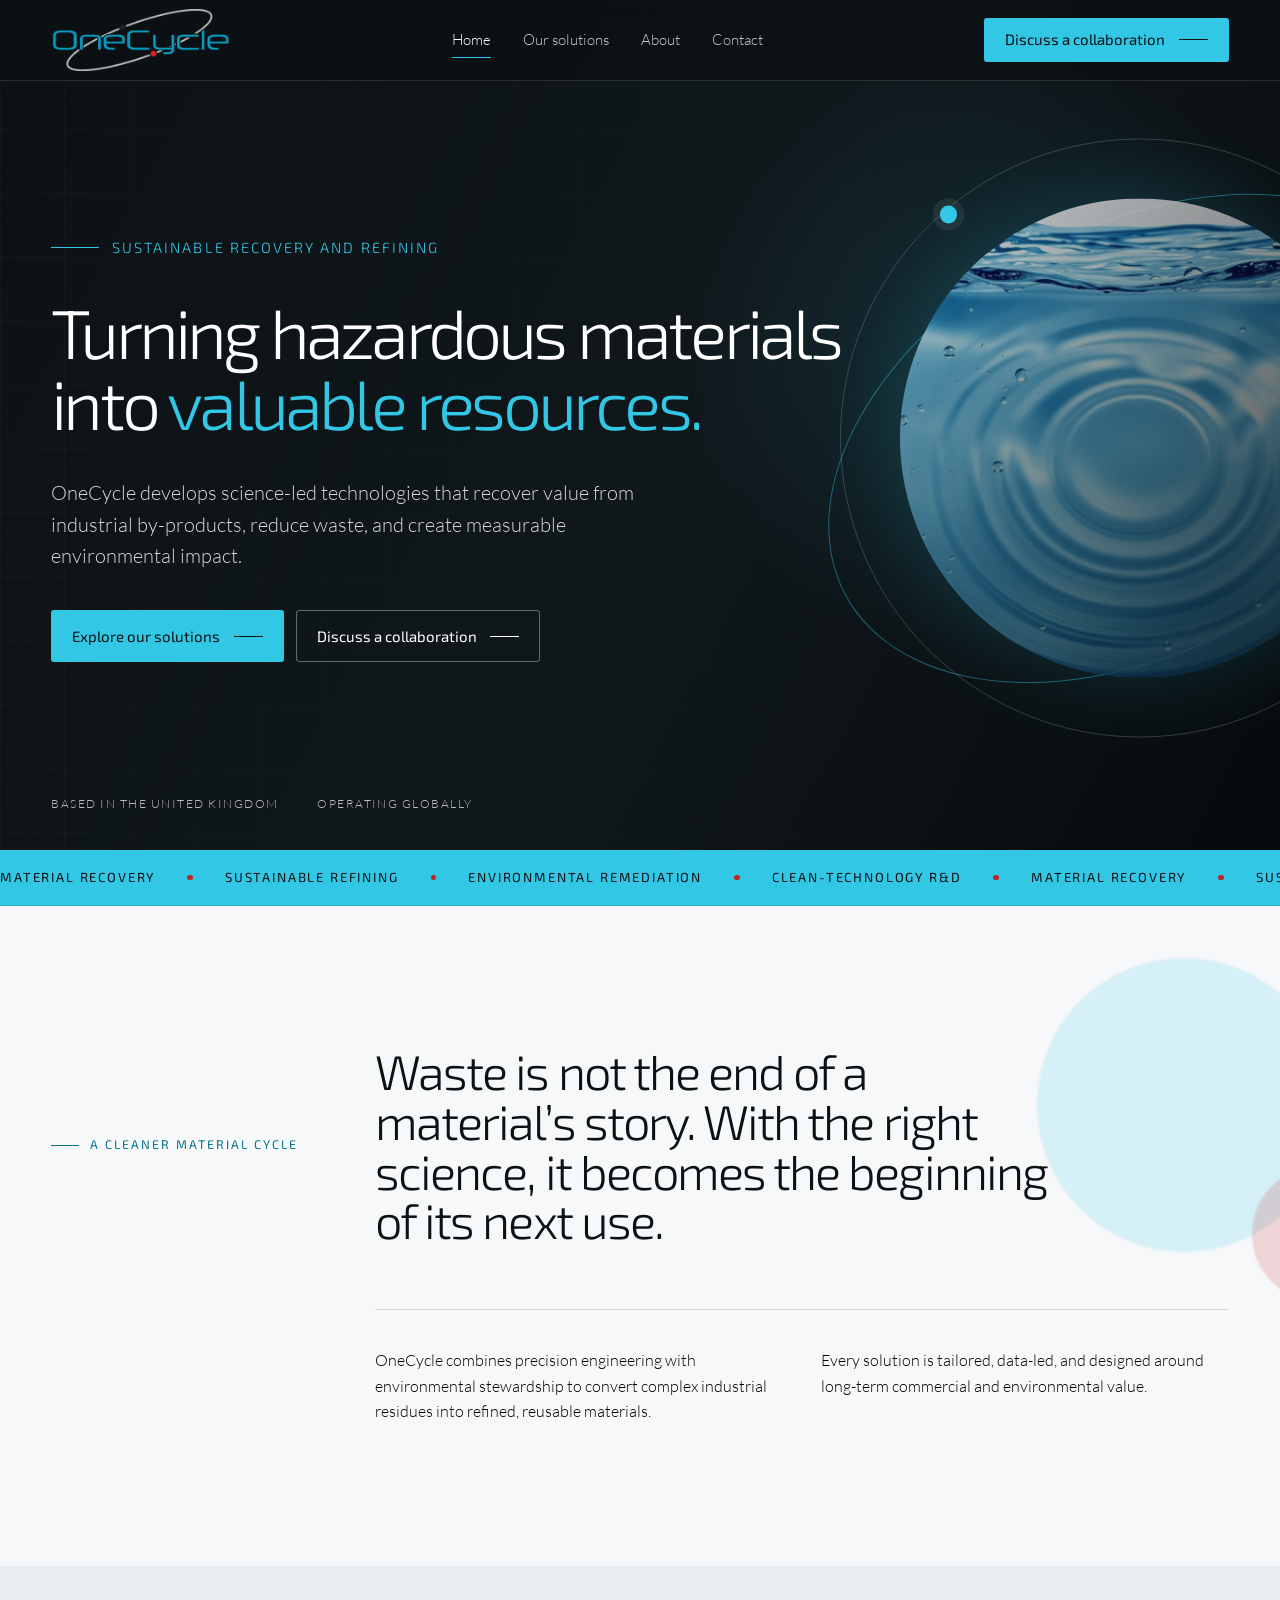
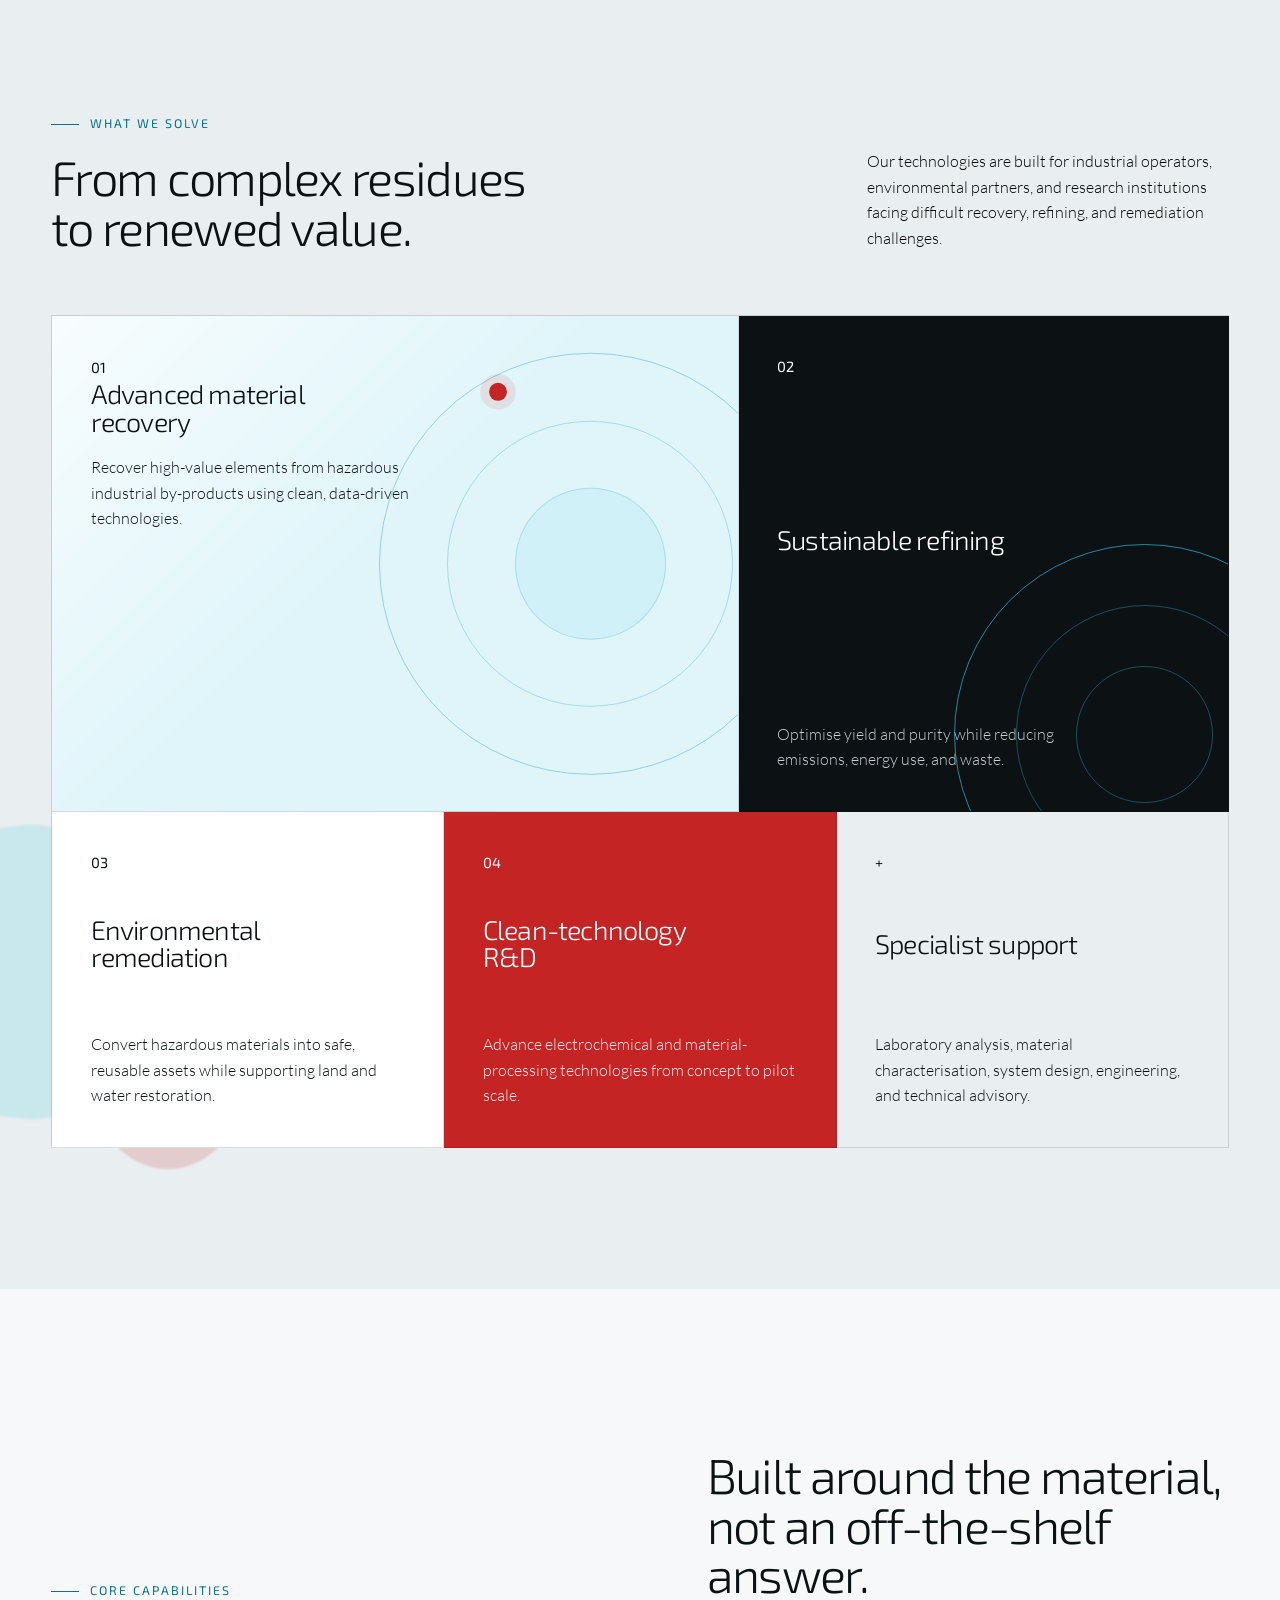
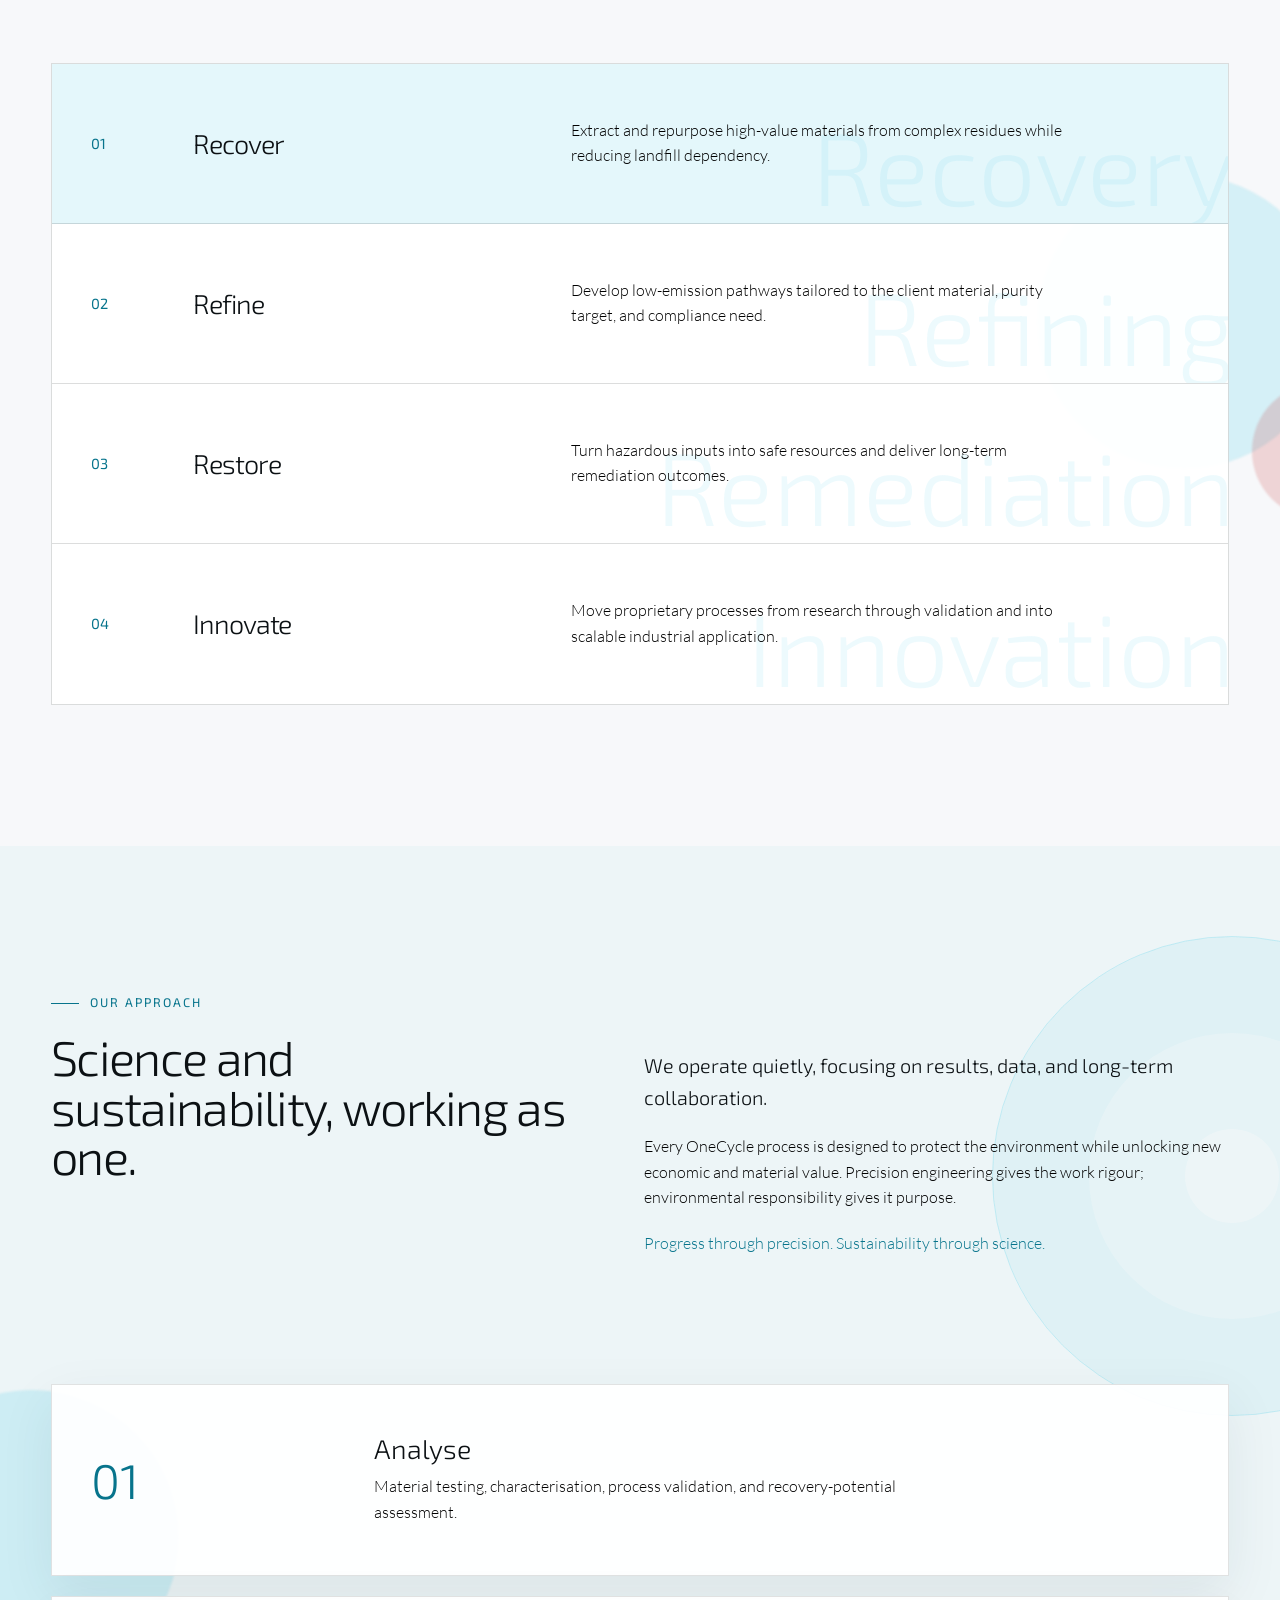
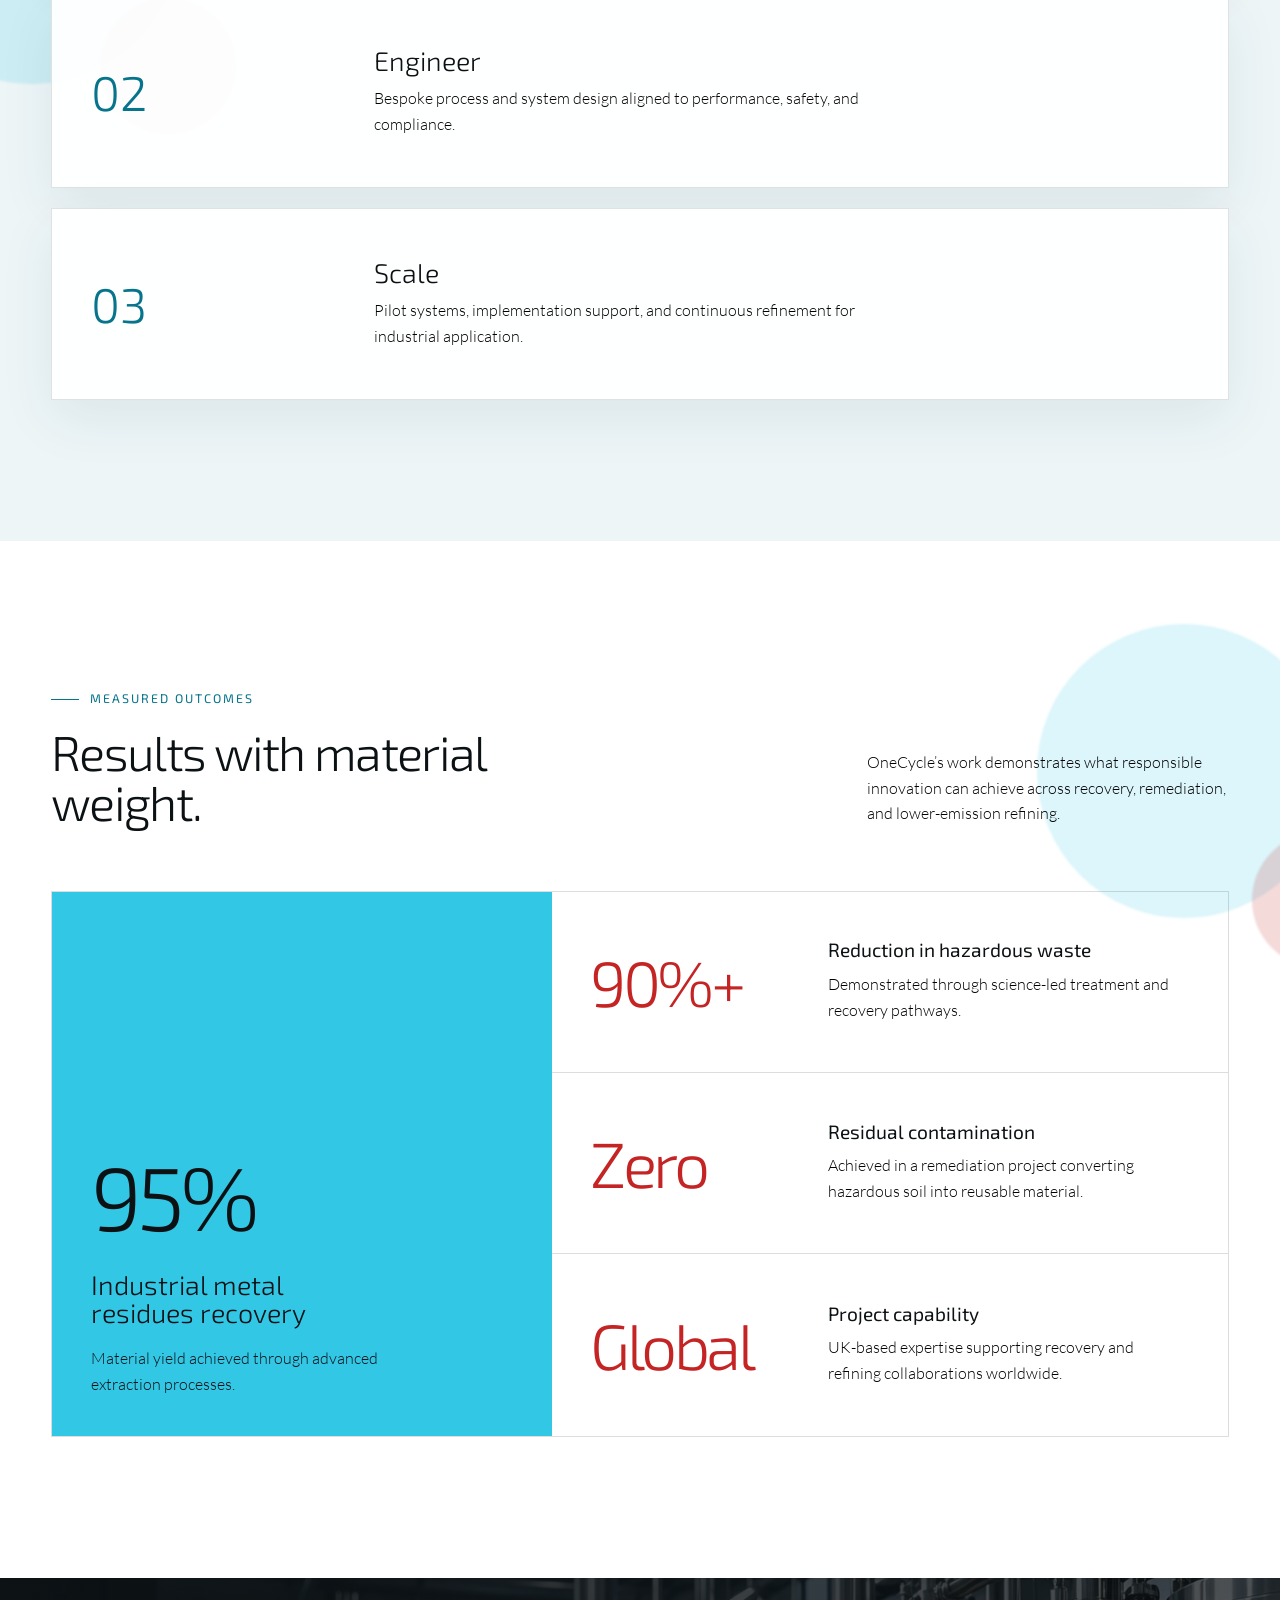
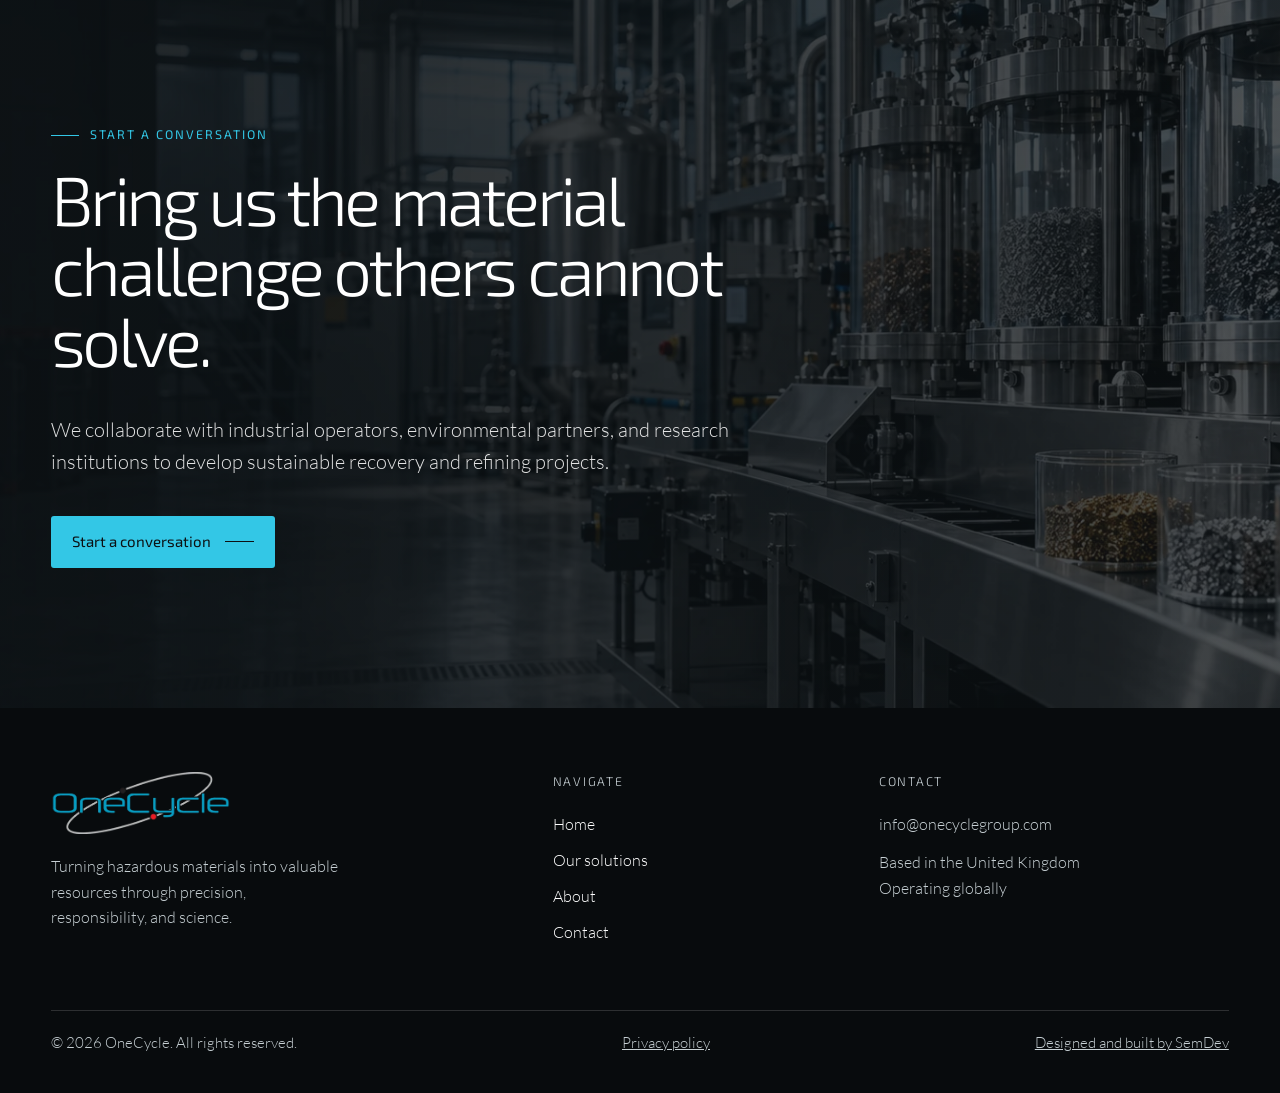
==== commit 245eed02: "New onecycle site" ====
--- a/index.html
+++ b/index.html
@@ -1,486 +1,541 @@
-<!DOCTYPE html>
-<html lang="en-GB">
-<head>
-  <!-- Meta -->
-  <meta charset="UTF-8">
-  <meta name="viewport" content="width=device-width, initial-scale=1.0">
-  <meta name="color-scheme" content="light"> 
-
-  <!-- Primary SEO -->
-  <title>OneCycle | Sustainable Recovery & Refining</title>
-  <meta name="description" content="Turning hazardous materials into valuable resources through science-driven recovery, sustainable refining, and environmental remediation.">
-  <link rel="canonical" href="https://onecyclegroup.com/">
-  <meta name="robots" content="index, follow, max-snippet:-1, max-image-preview:large, max-video-preview:-1">
-
-  <!-- Icons & PWA -->
-  <link rel="icon" type="image/png" sizes="32x32" href="/assets/images/onecycle-favicon.png">
-  <link rel="icon" type="image/png" sizes="192x192" href="/assets/images/onecycle-favicon.png">
-  <link rel="apple-touch-icon" href="/assets/images/onecycle-favicon.png"> 
-  <meta name="theme-color" content="#F3F3F3"> 
-
-  <!-- Global CSS -->
-  <link rel="preload" href="/assets/css/root.css" as="style">
-  <link rel="stylesheet" href="/assets/css/root.css">
-  <link rel="preload" href="/assets/css/global.css" as="style">
-  <link rel="stylesheet" href="/assets/css/global.css">
-
-  <!-- Page Specific CSS -->
-  <link rel="preload" href="/assets/css/home.css" as="style">
-  <link rel="stylesheet" href="/assets/css/home.css">
-
-  <!-- Head image -->
-  <link
-    rel="preload"
-    as="image"
-    href="/assets/images/water-ripple.webp"
-    fetchpriority="high"
-  >
-
-  <!-- Fonts -->
-  <link href="/assets/fonts/Exo2-Light.woff2" rel="preload" as="font" 
-  crossorigin type="font/woff2">
-  <link href="/assets/fonts/Exo2-Regular.woff2" rel="preload" as="font" 
-  crossorigin type="font/woff2">
-  <link href="/assets/fonts/Lato-Light.woff2" rel="preload" as="font" 
-  crossorigin type="font/woff2">
-  <link href="/assets/fonts/Lato-Regular.woff2" rel="preload" as="font" 
-  crossorigin type="font/woff2">
-
-  <!-- Other head and Json data under here -->
-  <!-- ===== Open Graph (Facebook/LinkedIn) ===== -->
-  <meta property="og:type" content="website">
-  <meta property="og:site_name" content="OneCycle">
-  <meta property="og:url" content="https://onecyclegroup.com/">
-  <meta property="og:title" content="OneCycle | Sustainable Recovery & Refining">
-  <meta property="og:description" content="Turning hazardous materials into valuable resources through science-driven recovery, sustainable refining, and environmental remediation.">
-  <meta property="og:image" content="https://onecyclegroup.com/assets/images/onecycle-logo.jpg/">
-  <meta property="og:image:width" content="1200">
-  <meta property="og:image:height" content="630">
-  <meta property="og:image:alt" content="OneCycle Logo">
-  <meta property="og:locale" content="en_GB">
-
-  <!-- Json Data -->
-  <script type="application/ld+json">
-  {
-    "@context": "https://schema.org",
-    "@type": "WebSite",
-    "@id": "https://onecyclegroup.com/#website",
-    "name": "OneCycle",
-    "url": "https://onecyclegroup.com/",
-    "inLanguage": "en-GB",
-    "hasPart":[
-      {"@type":"WebPage","@id":"https://onecyclegroup.com/our-solutions/#webpage"},
-      {"@type":"WebPage","@id":"https://onecyclegroup.com/about/#webpage"},
-      {"@type":"WebPage","@id":"https://onecyclegroup.com/contact/#webpage"}
-    ]
-  }
-  </script>
-
-  <script type="application/ld+json">
-  {
-    "@context": "https://schema.org",
-    "@type": "Organization",
-    "@id": "https://onecyclegroup.com/#organization",
-    "name": "OneCycle",
-    "legalName":"OneCycle Noble Metals",
-    "url": "https://onecyclegroup.com/",
-    "logo": {
-      "@type":"ImageObject",
-      "url":"https://onecyclegroup.com/assets/images/onecycle-logo.jpg",
-      "width":833,
-      "height":287
-    },
-    "contactPoint":[{
-      "@type":"ContactPoint",
-      "contactType":"customer support",
-      "email":"info@onecyclegroup.com",
-      "availableLanguage":["en-GB","en"],
-      "areaServed":["GB","Worldwide"]
-    }]
-  }
-  </script>
-</head>
-
-<body> 
-  <a href="#main-content" class="skip-link">Skip to main content</a>
-  <!-- Nav1 Component Start -->
-  <!-- Nav1 Component Start -->
-
-  <!-- Header -->
-  <header id="nav1-navigation">
-    <div class="nav1-container container">
-      <!-- Logo -->
-      <a href="/" class="nav1-logo">
-        <img alt="OneCycle" decoding="async"
-          srcset="/assets/images/onecycle-logo.webp">
-      </a>
-
-      <!-- Nav Menu -->
-      <div class="nav1-inner">
-        <nav class="nav1-nav" role="navigation" aria-label="Primary">
-          <!-- Toggle Button -->
-          <button 
-            class="nav1-toggle" 
-            aria-label="Toggle Navigation"
-            aria-controls="nav-menu"
-            aria-expanded="false"
-            >
-            <div class="nav1-toggle-box">
-              <span class="nav1-line" aria-hidden="true"></span>
-              <span class="nav1-line" aria-hidden="true"></span>
-              <span class="nav1-line" aria-hidden="true"></span>
-            </div>
-          </button>
-
-          <div class="nav1-ul-wrapper" id="nav-menu">
-            <ul class="nav1-ul">
-              <!-- Home -->
-              <li><a href="/" class="active" aria-current="page">Home</a></li>
-              <li><a href="/our-solutions/">Our Solutions</a></li>
-              <li><a href="/about/">About</a></li>
-              <li><a href="/contact/">Contact</a></li>
-            </ul>
-            <div class="header-btn">
-              <a href="/contact/" class="cta-button">Get in Touch</a>
-            </div>
-          </div>
-        </nav>
-
-        <div 
-          class="header-btn"
-          style="margin-left: 3rem;"
-          >
-          <a 
-            href="/contact/" 
-            class="cta-button sweep-to-top" 
-            style="padding: 0.7rem 1.5rem;"
-            >
-            Get in Touch</a>
-        </div>
-      </div>
-    </div>
-  </header>
-  <div class="nav1-overlay" id="nav-overlay" aria-hidden="true"></div>
-
-  <!-- Nav1 Component End -->
-  <!-- Nav1 Component End -->
-
-  <!-- Main Content -->
-  <main id="main-content" tabindex="-1">
-    <!-- HERO2 -->
-    <section id="hero2" class="section" aria-labelledby="hero2-title">
-      <div class="container hero2-inner">
-        <h1 id="hero2-title" class="hero2-title">
-          Turning Hazardous Materials into 
-          <span class="brand-accent-blue">Valuable Resources</span>
-        </h1>
-
-        <p class="hero2-lead">
-          Science-driven recovery and refining technologies that transform industrial by-products into sustainable value.
-        </p>
-
-        <p class="hero2-sub">
-          OneCycle develops advanced processes that convert hazardous waste into reusable materials, protecting the environment through precision, responsibility, and innovation.
-        </p>
-
-        <div class="hero2-actions" role="group" aria-label="Primary actions">
-          <a href="#solutions" class="sweep-to-top cta-button">Learn About our Solutions</a>
-          <a href="#contact" class="sweep-to-top cta-button sub-btn">Discuss a Collaboration</a>
-        </div>
-      </div>
-    </section>
-
-    <!-- PROGRESS SECTION -->
-    <section id="progress" class="section" aria-labelledby="progress-title">
-      <div class="container progress-inner">
-        <div class="progress-header">
-          <h2 id="progress-title">
-            Progress Through <span class="brand-accent">Precision.</span>
-          </h2>
-          <p class="progress-intro">
-            Each figure represents verifiable results achieved through
-            <span class="brand-accent">science and sustainability</span>.
-          </p>
-        </div>
-
-        <ul class="progress-grid">
-          <li class="progress-card reveal">
-            <p class="progress-figure">25+</p>
-            <p class="progress-copy">Years combined experience in sustainable materials recovery</p>
-          </li>
-
-          <li class="progress-card reveal">
-            <p class="progress-figure">90%+</p>
-            <p class="progress-copy">Reduction in hazardous waste achieved</p>
-          </li>
-
-          <li class="progress-card reveal">
-            <p class="progress-figure">Global</p>
-            <p class="progress-copy">Projects delivered across the UK and global sites</p>
-          </li>
-
-          <li class="progress-card reveal">
-            <p class="progress-figure">100%</p>
-            <p class="progress-copy">Proprietary low-emission refining systems</p>
-          </li>
-        </ul>
-      </div>
-    </section>
-
-    <!-- SOLUTIONS SECTION -->
-    <section id="solutions" class="section" aria-labelledby="solutions-title">
-      <!-- Background Shapes -->
-      <div class="solutions-bg" aria-hidden="true">
-        <div class="solutions-circle circle1"></div>
-        <div class="solutions-circle circle2"></div>
-      </div>
-
-      <div class="container solutions-inner">
-        <div class="solutions-header">
-          <p class="solutions-subheading brand-accent">Our Solutions</p>
-          <h2 id="solutions-title">
-            Sustainable Recovery. <span class="brand-accent">Measurable Results.</span>
-          </h2>
-          <p class="solutions-intro">
-            Our technologies are built to extract value responsibly from hazardous residues to refined, reusable materials. 
-            Every solution is tailored, data-led, and aligned with circular economy principles.
-          </p>
-        </div>
-
-        <!-- Service Cards -->
-        <div class="solutions-grid">
-          <div class="solutions-card reveal">
-            <div class="icon-circle">
-              <svg class="icon" xmlns="http://www.w3.org/2000/svg" viewBox="0 0 640 640" focusable="false" aria-hidden="true" height="25" width="25">
-              <path d="M259.1 73.5C262.1 58.7 275.2 48 290.4 48L350.2 48C365.4 48 378.5 58.7 381.5 73.5L396 143.5C410.1 149.5 423.3 157.2 435.3 166.3L503.1 143.8C517.5 139 533.3 145 540.9 158.2L570.8 210C578.4 223.2 575.7 239.8 564.3 249.9L511 297.3C511.9 304.7 512.3 312.3 512.3 320C512.3 327.7 511.8 335.3 511 342.7L564.4 390.2C575.8 400.3 578.4 417 570.9 430.1L541 481.9C533.4 495 517.6 501.1 503.2 496.3L435.4 473.8C423.3 482.9 410.1 490.5 396.1 496.6L381.7 566.5C378.6 581.4 365.5 592 350.4 592L290.6 592C275.4 592 262.3 581.3 259.3 566.5L244.9 496.6C230.8 490.6 217.7 482.9 205.6 473.8L137.5 496.3C123.1 501.1 107.3 495.1 99.7 481.9L69.8 430.1C62.2 416.9 64.9 400.3 76.3 390.2L129.7 342.7C128.8 335.3 128.4 327.7 128.4 320C128.4 312.3 128.9 304.7 129.7 297.3L76.3 249.8C64.9 239.7 62.3 223 69.8 209.9L99.7 158.1C107.3 144.9 123.1 138.9 137.5 143.7L205.3 166.2C217.4 157.1 230.6 149.5 244.6 143.4L259.1 73.5zM320.3 400C364.5 399.8 400.2 363.9 400 319.7C399.8 275.5 363.9 239.8 319.7 240C275.5 240.2 239.8 276.1 240 320.3C240.2 364.5 276.1 400.2 320.3 400z"/></svg>
-            </div>
-            <h3>Advanced Material Recovery</h3>
-            <p>Recovery of high-value elements from hazardous industrial by-products and residues using clean, data-driven technologies.</p>
-          </div>
-
-          <div class="solutions-card reveal">
-            <div class="icon-circle">
-              <svg class="icon" xmlns="http://www.w3.org/2000/svg" viewBox="0 0 640 640" focusable="false" aria-hidden="true" height="25" width="25">
-              <path d="M384 64L224 64C206.3 64 192 78.3 192 96C192 113.7 206.3 128 224 128L224 279.5L103.5 490.3C98.6 499 96 508.7 96 518.7C96 550.4 121.6 576 153.3 576L486.7 576C518.3 576 544 550.4 544 518.7C544 508.7 541.4 498.9 536.5 490.3L416 279.5L416 128C433.7 128 448 113.7 448 96C448 78.3 433.7 64 416 64L384 64zM288 279.5L288 128L352 128L352 279.5C352 290.6 354.9 301.6 360.4 311.3L402 384L238 384L279.6 311.3C285.1 301.6 288 290.7 288 279.5z"/></svg>
-            </div>
-            <h3>Sustainable Refining Solutions</h3>
-            <p>Low-emission, high-efficiency refining methods tailored to client materials and compliance needs.</p>
-          </div>
-
-          <div class="solutions-card reveal">
-            <div class="icon-circle">
-              <svg class="icon" xmlns="http://www.w3.org/2000/svg" viewBox="0 0 640 640" focusable="false" aria-hidden="true" height="25" width="25">
-              <path d="M576 96C576 204.1 499.4 294.3 397.6 315.4C389.7 257.3 363.6 205 325.1 164.5C365.2 104 433.9 64 512 64L544 64C561.7 64 576 78.3 576 96zM64 160C64 142.3 78.3 128 96 128L128 128C251.7 128 352 228.3 352 352L352 544C352 561.7 337.7 576 320 576C302.3 576 288 561.7 288 544L288 384C164.3 384 64 283.7 64 160z"/>
-              </svg>
-            </div>
-            <h3>Environmental Remediation & Circular Projects</h3>
-            <p>Projects that turn hazardous materials into reusable assets and support restoration of land and water quality.</p>
-          </div>
-
-          <div class="solutions-card reveal">
-            <div class="icon-circle">
-              <svg class="icon" xmlns="http://www.w3.org/2000/svg" viewBox="0 0 640 640" focusable="false" aria-hidden="true" height="25" width="25">
-              <path d="M420.9 448C428.2 425.7 442.8 405.5 459.3 388.1C492 353.7 512 307.2 512 256C512 150 426 64 320 64C214 64 128 150 128 256C128 307.2 148 353.7 180.7 388.1C197.2 405.5 211.9 425.7 219.1 448L420.8 448zM416 496L224 496L224 512C224 556.2 259.8 592 304 592L336 592C380.2 592 416 556.2 416 512L416 496zM312 176C272.2 176 240 208.2 240 248C240 261.3 229.3 272 216 272C202.7 272 192 261.3 192 248C192 181.7 245.7 128 312 128C325.3 128 336 138.7 336 152C336 165.3 325.3 176 312 176z"/></svg>
-            </div>
-            <h3>R&amp;D in Clean-Technology Innovation</h3>
-            <p>Development of next-generation electrochemical and process technologies from concept through pilot scale.</p>
-          </div>
-        </div>
-
-        <!-- Supporting Capabilities -->
-        <div class="solutions-support reveal">
-          <h4>Supporting Capabilities</h4>
+<!doctype html>
+<html lang="en-GB" class="no-js">
+  <head>
+    <meta charset="utf-8" />
+    <meta name="viewport" content="width=device-width, initial-scale=1" />
+    <script>
+      document.documentElement.classList.replace("no-js", "js");
+    </script>
+    <meta
+      name="description"
+      content="OneCycle develops science-led recovery and refining technologies that turn hazardous industrial materials into valuable, reusable resources."
+    />
+    <title>OneCycle | Sustainable Recovery and Refining</title>
+    <link
+      rel="icon"
+      href="assets/images/onecycle-favicon.png"
+      type="image/png"
+    />
+    <link
+      rel="preload"
+      href="assets/fonts/Exo2-Light.woff2"
+      as="font"
+      type="font/woff2"
+      crossorigin
+    />
+    <link
+      rel="preload"
+      href="assets/images/water-ripple.webp"
+      as="image"
+      type="image/webp"
+    />
+    <link rel="stylesheet" href="assets/css/root.css?v=6" />
+    <link rel="stylesheet" href="assets/css/global.css?v=6" />
+    <link rel="stylesheet" href="assets/css/home.css?v=6" />
+  </head>
+  <body>
+    <a class="skip-link" href="#main-content">Skip to main content</a>
+
+    <header class="site-header" data-header>
+      <div class="container nav-shell">
+        <a class="brand-link" href="/" aria-label="OneCycle home">
+          <img
+            src="assets/images/onecycle-logo.webp"
+            width="833"
+            height="287"
+            alt="OneCycle"
+          />
+        </a>
+
+        <nav
+          class="primary-nav"
+          id="primary-navigation"
+          aria-label="Primary navigation"
+          data-nav
+        >
           <ul>
-            <li>
-              <svg class="icon-small" xmlns="http://www.w3.org/2000/svg" viewBox="0 0 640 640" focusable="false" aria-hidden="true" height="20" width="20">
-                <path d="M240 64C213.5 64 192 85.5 192 112L192 320C192 346.5 213.5 368 240 368L304 368C330.5 368 352 346.5 352 320L352 256L384 256C454.7 256 512 313.3 512 384C512 454.7 454.7 512 384 512L96 512C78.3 512 64 526.3 64 544C64 561.7 78.3 576 96 576L544 576C561.7 576 576 561.7 576 544C576 526.3 561.7 512 544 512L527.1 512C557.5 478 576 433.2 576 384C576 278 490 192 384 192L352 192L352 112C352 85.5 330.5 64 304 64L240 64zM184 416C170.7 416 160 426.7 160 440C160 453.3 170.7 464 184 464L360 464C373.3 464 384 453.3 384 440C384 426.7 373.3 416 360 416L184 416z"/>
-              </svg> Laboratory analysis &amp; process validation
-            </li>
-            <li>
-              <svg class="icon-small" xmlns="http://www.w3.org/2000/svg" viewBox="0 0 640 640" focusable="false" aria-hidden="true" height="20" width="20">
-                <path d="M163.3 320.1L232.7 200.2C227.1 188 223.9 174.4 223.9 160C223.9 107 266.9 64 319.9 64C372.9 64 415.9 107 415.9 160C415.9 174.3 412.8 187.9 407.1 200.2L451.5 276.9C428.4 302.9 397.8 322 363.1 330.7L320 255.9L251.9 373.5C273.4 380.3 296.2 384 320 384C390.7 384 453.8 351.3 494.9 300C506 286.2 526.1 284 539.9 295C553.7 306 555.9 326.2 544.9 340C492.2 405.8 411 448 320.1 448C284.7 448 250.7 441.6 219.4 429.9L162.7 527.7C158 535.8 151 542.4 142.6 546.6L87.2 574.3C82.2 576.8 76.3 576.5 71.6 573.6C66.9 570.7 64 565.5 64 560L64 504.6C64 496.2 66.2 487.9 70.5 480.5L130.5 376.8C117.7 365.6 105.9 353.3 95.2 340C84.1 326.2 86.4 306.1 100.2 295C114 283.9 134.1 286.2 145.2 300C150.9 307.1 157 313.8 163.4 320.1zM445.1 471.9C477.6 458.9 507.5 440.9 534 419L569.6 480.5C573.8 487.8 576.1 496.1 576.1 504.6L576.1 560C576.1 565.5 573.2 570.7 568.5 573.6C563.8 576.5 557.9 576.8 552.9 574.3L497.5 546.6C489.1 542.4 482.1 535.8 477.4 527.7L445.1 471.9zM320 192C337.7 192 352 177.7 352 160C352 142.3 337.7 128 320 128C302.3 128 288 142.3 288 160C288 177.7 302.3 192 320 192z"/>
-              </svg> System design &amp; engineering support
-            </li>
-            <li>
-              <svg class="icon-small" xmlns="http://www.w3.org/2000/svg" viewBox="0 0 640 640" focusable="false" aria-hidden="true" height="20" width="20">
-                <path d="M384 64C407.7 64 428.4 76.9 439.4 96L448 96C483.3 96 512 124.7 512 160L512 512C512 547.3 483.3 576 448 576L192 576C156.7 576 128 547.3 128 512L128 160C128 124.7 156.7 96 192 96L200.6 96C211.6 76.9 232.3 64 256 64L384 64zM410.9 276.6C400.2 268.8 385.2 271.2 377.4 281.9L291.8 399.6L265.3 372.2C256.1 362.7 240.9 362.4 231.4 371.6C221.9 380.8 221.6 396 230.8 405.5L277.2 453.5C282.1 458.6 289 461.3 296.1 460.8C303.2 460.3 309.7 456.7 313.9 451L416.2 310.1C424 299.4 421.6 284.4 410.9 276.6zM264 128C250.7 128 240 138.7 240 152C240 165.3 250.7 176 264 176L376 176C389.3 176 400 165.3 400 152C400 138.7 389.3 128 376 128L264 128z"/>
-              </svg> Consulting on sustainable technology, compliance, and circular economy integration</li>
-          </ul>
-        </div>
-      </div>
-    </section>
-
-    <!-- PHILOSOPHY SECTION -->
-    <section id="philosophy" class="section" aria-labelledby="philosophy-title">
-      <!-- Background shapes -->
-      <div class="philosophy-bg" aria-hidden="true">
-        <div class="philosophy-circle circle-left-1"></div>
-        <div class="philosophy-circle circle-left-2"></div>
-      </div>
-      <div class="container philosophy-inner">
-        <p class="philosophy-kicker reveal">Our Philosophy</p>
-
-        <h2 id="philosophy-title">
-          Where Science Meets <span class="brand-accent">Responsibility</span>.
-        </h2>
-
-        <p class="philosophy-copy">
-          We believe science and sustainability should work hand in hand. Every OneCycle process is designed to protect the
-          environment while unlocking new economic and material value.
-        </p>
-
-        <p class="philosophy-copy">
-          Our approach combines precision engineering with environmental stewardship. We operate quietly, focusing on
-          results, data, and long-term collaboration.
-        </p>
-
-        <p class="philosophy-tagline brand-accent">
-          Progress through precision. Sustainability through science.
-        </p>
-      </div>
-    </section>
-
-    <!-- IMPACT SECTION -->
-    <section id="impact" class="section" aria-labelledby="impact-title">
-      <div class="container impact-inner">
-        <header class="impact-header">
-          <h2 id="impact-title"><span class="brand-accent">Real-World</span> Impact.</h2>
-          <p class="impact-intro">
-            From reducing hazardous waste by over 90% to achieving zero-emission refining pathways, OneCycle’s work
-            demonstrates what responsible innovation can achieve.
-          </p>
-        </header>
-
-        <ul class="impact-grid" role="list">
-          <!-- Card 1 -->
-          <li class="impact-card card-blue reveal" role="listitem"
-              aria-label="Ninety five percent industrial metal residues recovery">
-            <div class="impact-card-content">
-              <p class="impact-card-figure">95%</p>
-              <h3 class="impact-card-title">Industrial Metal Residues Recovery</h3>
-              <p class="impact-card-desc">Material yield achieved through advanced extraction processes.</p>
-            </div>
-          </li>
-
-          <!-- Card 2 -->
-          <li class="impact-card card-slate reveal" role="listitem"
-              aria-label="Remediation project converting hazardous soil to reusable material with zero residual contamination">
-            <div class="impact-card-icon">
-              <svg class="icon" xmlns="http://www.w3.org/2000/svg" viewBox="0 0 640 640" focusable="false" aria-hidden="true" height="25" width="25">
-                <path d="M216.3 124C262.5 44 378 44 424.2 124L461.5 188.6L489.2 172.6C497.6 167.7 508.1 168.4 515.8 174.3C523.5 180.2 526.9 190.2 524.4 199.6L500.9 287C497.5 299.8 484.3 307.4 471.5 304L384.1 280.6C374.7 278.1 367.8 270.2 366.5 260.6C365.2 251 369.9 241.5 378.3 236.7L406 220.7L368.7 156.1C347.1 118.8 293.3 118.8 271.7 156.1L266.4 165.2C257.6 180.5 238 185.7 222.7 176.9C207.4 168.1 202.2 148.5 211 133.1L216.3 124zM513.7 343.1C529 334.3 548.6 339.5 557.4 354.8L562.7 363.9C608.9 443.9 551.2 543.9 458.8 543.9L384.2 543.9L384.2 575.9C384.2 585.6 378.4 594.4 369.4 598.1C360.4 601.8 350.1 599.8 343.2 592.9L279.2 528.9C269.8 519.5 269.8 504.3 279.2 495L343.2 431C350.1 424.1 360.4 422.1 369.4 425.8C378.4 429.5 384.2 438.3 384.2 448L384.2 480L458.8 480C501.9 480 528.9 433.3 507.3 396L502 386.9C493.2 371.6 498.4 352 513.7 343.2zM115 299.4L87.3 283.4C78.9 278.5 74.2 269.1 75.5 259.5C76.8 249.9 83.7 242 93.1 239.5L180.5 216C193.3 212.6 206.5 220.2 209.9 233L233.3 320.4C235.8 329.8 232.4 339.7 224.7 345.7C217 351.7 206.5 352.3 198.1 347.4L170.4 331.4L133.1 396C111.5 433.3 138.5 480 181.6 480L192.2 480C209.9 480 224.2 494.3 224.2 512C224.2 529.7 209.9 544 192.2 544L181.6 544C89.3 544 31.6 444 77.8 364L115 299.4z"/>
-              </svg>
-            </div>
-            <div class="impact-card-content">
-              <h3 class="impact-card-title">Remediation Project</h3>
-              <p class="impact-card-desc">Full conversion of hazardous soil to reusable material with zero residual contamination.</p>
-            </div>
-          </li>
-
-          <!-- Card 3 -->
-          <li class="impact-card card-red reveal" role="listitem"
-              aria-label="Zero emission pathways using sustainable refining technologies">
-            <div class="impact-card-icon">
-              <svg class="icon" xmlns="http://www.w3.org/2000/svg" viewBox="0 0 640 640" focusable="false" aria-hidden="true" height="25" width="25">
-                <path d="M128 128C128 110.3 113.7 96 96 96C78.3 96 64 110.3 64 128L64 464C64 508.2 99.8 544 144 544L544 544C561.7 544 576 529.7 576 512C576 494.3 561.7 480 544 480L144 480C135.2 480 128 472.8 128 464L128 128zM534.6 214.6C547.1 202.1 547.1 181.8 534.6 169.3C522.1 156.8 501.8 156.8 489.3 169.3L384 274.7L326.6 217.4C314.1 204.9 293.8 204.9 281.3 217.4L185.3 313.4C172.8 325.9 172.8 346.2 185.3 358.7C197.8 371.2 218.1 371.2 230.6 358.7L304 285.3L361.4 342.7C373.9 355.2 394.2 355.2 406.7 342.7L534.7 214.7z"/>
-              </svg>
-            </div>
-            <div class="impact-card-content">
-              <h3 class="impact-card-title">Zero-Emission Pathways</h3>
-              <p class="impact-card-desc">Sustainable refining technologies with measurable environmental benefits.</p>
-            </div>
-          </li>
-        </ul>
-      </div>
-    </section>
-
-    <!-- COLLAB CTA -->
-    <section id="collab-cta" class="section" aria-labelledby="collab-cta-title">
-      <div class="container collab-cta-inner">
-        <h2 id="collab-cta-title">
-          Discuss a <span class="brand-accent">Collaboration</span>.
-        </h2>
-
-        <p class="collab-cta-intro">
-          We work with industrial operators, environmental partners, and research institutions to develop
-          sustainable recovery and refining projects worldwide.
-        </p>
-
-        <div class="collab-cta-actions">
-          <a href="/contact/" class="cta-button sweep-to-top">Get in Touch with our Team</a>
-        </div>
-
-        <div class="collab-cta-meta" aria-label="Contact information">
-          <p class="collab-cta-email">
-            <svg class="icon" xmlns="http://www.w3.org/2000/svg" viewBox="0 0 640 640" focusable="false" aria-hidden="true" height="25" width="25">
-              <path d="M112 128C85.5 128 64 149.5 64 176C64 191.1 71.1 205.3 83.2 214.4L291.2 370.4C308.3 383.2 331.7 383.2 348.8 370.4L556.8 214.4C568.9 205.3 576 191.1 576 176C576 149.5 554.5 128 528 128L112 128zM64 260L64 448C64 483.3 92.7 512 128 512L512 512C547.3 512 576 483.3 576 448L576 260L377.6 408.8C343.5 434.4 296.5 434.4 262.4 408.8L64 260z"/>
-            </svg>
-            <a href="mailto:info@onecyclegroup.com">info@onecyclegroup.com</a>
-          </p>
-
-          <p class="collab-cta-location">
-            Based in the United Kingdom – Operating Globally.
-          </p>
-        </div>
-      </div>
-    </section>
-  </main>
-
-  <!-- FOOTER -->
-  <footer id="footer1" class="section">
-    <div class="container footer1-inner">
-      <!-- Logo -->
-      <a href="/" class="nav1-logo">
-        <img alt="OneCycle" decoding="async"
-          srcset="/assets/images/onecycle-logo.webp">
-      </a>
-      <!-- Top Row -->
-      <div class="footer1-top">
-        <div class="footer1-brand">
-          <p class="footer1-tagline">
-            Turning hazardous materials into valuable resources.
-          </p>
-        </div>
-
-        <nav class="footer1-nav" aria-label="Footer Navigation">
-          <ul>
-            <li><a href="/">Home</a></li>
-            <li><a href="/our-solutions/">Our Solutions</a></li>
+            <li><a href="/" aria-current="page">Home</a></li>
+            <li><a href="/our-solutions/">Our solutions</a></li>
             <li><a href="/about/">About</a></li>
             <li><a href="/contact/">Contact</a></li>
           </ul>
         </nav>
 
-        <div class="footer1-contact">
-          <svg class="icon-small footer1-email-icon" viewBox="0 0 640 640" aria-hidden="true">
-            <path d="M112 128C85.5 128 64 149.5 64 176C64 191.1 71.1 205.3 83.2 214.4L291.2 370.4C308.3 383.2 331.7 383.2 348.8 370.4L556.8 214.4C568.9 205.3 576 191.1 576 176C576 149.5 554.5 128 528 128L112 128zM64 260L64 448C64 483.3 92.7 512 128 512L512 512C547.3 512 576 483.3 576 448L576 260L377.6 408.8C343.5 434.4 296.5 434.4 262.4 408.8L64 260z"/>
-          </svg>
-
-          <a href="mailto:info@onecyclegroup.com">info@onecyclegroup.com</a>
-        </div>
+        <a class="button button-primary nav-cta" href="/contact/"
+          >Discuss a collaboration</a
+        >
+
+        <button
+          class="nav-toggle"
+          type="button"
+          aria-controls="primary-navigation"
+          aria-expanded="false"
+          aria-label="Open navigation"
+          data-nav-toggle
+        >
+          <span class="nav-toggle-lines" aria-hidden="true"></span>
+        </button>
       </div>
-
-      <!-- Divider -->
-      <hr class="footer1-divider">
-
-      <!-- Bottom Row -->
-      <div class="footer1-bottom">
-        <p class="footer1-copy">© 2026 OneCycle. All rights reserved.
-          <a href="https://builtbysemdev.com" target="_blank"
-           class="built-by-link" rel="noopener noreferrer">
-            This website was designed &amp; Built By SemDev.
-          </a>
-        </p>
-
-        <div class="footer1-legal">
-          <a href="/privacy-policy">Privacy Policy</a>
+    </header>
+
+    <main id="main-content" class="site-shell">
+      <section class="hero" aria-labelledby="hero-title">
+        <div class="hero-orbit" aria-hidden="true">
+          <div class="hero-orbit-ring hero-orbit-ring-one"></div>
+          <div class="hero-orbit-ring hero-orbit-ring-two"></div>
+          <div class="hero-orbit-image">
+            <img
+              src="assets/images/water-ripple.webp"
+              width="1000"
+              height="1000"
+              alt=""
+              fetchpriority="high"
+            />
+          </div>
+          <div class="hero-node hero-node-cyan"></div>
+          <div class="hero-node hero-node-red"></div>
+        </div>
+
+        <div class="container hero-inner">
+          <div class="hero-content">
+            <p class="hero-kicker">Sustainable recovery and refining</p>
+            <h1 id="hero-title">
+              Turning hazardous materials into <span>valuable resources.</span>
+            </h1>
+            <p class="hero-lead">
+              OneCycle develops science-led technologies that recover value from
+              industrial by-products, reduce waste, and create measurable
+              environmental impact.
+            </p>
+            <div class="hero-actions">
+              <a class="button button-primary" href="/our-solutions/"
+                >Explore our solutions</a
+              >
+              <a class="button button-secondary" href="/contact/"
+                >Discuss a collaboration</a
+              >
+            </div>
+          </div>
+        </div>
+
+        <div class="hero-foot container">
+          <p>Based in the United Kingdom</p>
+          <p>Operating globally</p>
+        </div>
+      </section>
+
+      <div class="capability-marquee" aria-label="OneCycle capabilities">
+        <div class="marquee-track">
+          <span>Material recovery</span><i></i><span>Sustainable refining</span
+          ><i></i><span>Environmental remediation</span><i></i
+          ><span>Clean-technology R&amp;D</span><i></i>
+          <span aria-hidden="true">Material recovery</span
+          ><i aria-hidden="true"></i
+          ><span aria-hidden="true">Sustainable refining</span
+          ><i aria-hidden="true"></i
+          ><span aria-hidden="true">Environmental remediation</span
+          ><i aria-hidden="true"></i
+          ><span aria-hidden="true">Clean-technology R&amp;D</span
+          ><i aria-hidden="true"></i>
         </div>
       </div>
 
-    </div>
-  </footer>
-  <!-- footer1 Components End -->
-  <!-- footer1 Components End -->
-
-  <script src="/assets/js/global.js" defer></script>
-</body>
-</html>+      <section class="section thesis" aria-labelledby="thesis-title">
+        <div class="ambient-orbs ambient-orbs-right" aria-hidden="true">
+          <span class="ambient-orb ambient-orb-blue"></span>
+          <span class="ambient-orb ambient-orb-red"></span>
+        </div>
+        <div class="container thesis-grid">
+          <p class="eyebrow">A cleaner material cycle</p>
+          <h2 class="thesis-statement" id="thesis-title" data-word-reveal>
+            Waste is not the end of a material’s story. With the right science,
+            it becomes the beginning of its next use.
+          </h2>
+          <div class="thesis-copy">
+            <p>
+              OneCycle combines precision engineering with environmental
+              stewardship to convert complex industrial residues into refined,
+              reusable materials.
+            </p>
+            <p>
+              Every solution is tailored, data-led, and designed around
+              long-term commercial and environmental value.
+            </p>
+          </div>
+        </div>
+      </section>
+
+      <section
+        class="section capabilities"
+        id="solutions"
+        aria-labelledby="solutions-title"
+      >
+        <div class="ambient-orbs ambient-orbs-left" aria-hidden="true">
+          <span class="ambient-orb ambient-orb-blue"></span>
+          <span class="ambient-orb ambient-orb-red"></span>
+        </div>
+        <div class="container">
+          <header class="section-header capabilities-header">
+            <div>
+              <p class="eyebrow">What we solve</p>
+              <h2 class="section-title" id="solutions-title">
+                From complex residues to renewed value.
+              </h2>
+            </div>
+            <p class="section-copy">
+              Our technologies are built for industrial operators, environmental
+              partners, and research institutions facing difficult recovery,
+              refining, and remediation challenges.
+            </p>
+          </header>
+
+          <div class="capability-grid">
+            <article class="capability-panel capability-panel-featured">
+              <div class="recovery-cycle-graphic" aria-hidden="true">
+                <span></span>
+              </div>
+              <div class="panel-content">
+                <span class="panel-index">01</span>
+                <h3>Advanced material recovery</h3>
+                <p>
+                  Recover high-value elements from hazardous industrial
+                  by-products using clean, data-driven technologies.
+                </p>
+              </div>
+            </article>
+
+            <article class="capability-panel capability-panel-dark">
+              <span class="panel-index">02</span>
+              <h3>Sustainable refining</h3>
+              <p>
+                Optimise yield and purity while reducing emissions, energy use,
+                and waste.
+              </p>
+              <div class="material-lines" aria-hidden="true"></div>
+            </article>
+
+            <article class="capability-panel capability-panel-light">
+              <span class="panel-index">03</span>
+              <h3>Environmental remediation</h3>
+              <p>
+                Convert hazardous materials into safe, reusable assets while
+                supporting land and water restoration.
+              </p>
+            </article>
+
+            <article class="capability-panel capability-panel-red">
+              <span class="panel-index">04</span>
+              <h3>Clean-technology R&amp;D</h3>
+              <p>
+                Advance electrochemical and material-processing technologies
+                from concept to pilot scale.
+              </p>
+            </article>
+
+            <article class="capability-panel capability-panel-outline">
+              <span class="panel-index">+</span>
+              <h3>Specialist support</h3>
+              <p>
+                Laboratory analysis, material characterisation, system design,
+                engineering, and technical advisory.
+              </p>
+            </article>
+          </div>
+        </div>
+      </section>
+
+      <section class="section solution-focus" aria-labelledby="focus-title">
+        <div
+          class="ambient-orbs ambient-orbs-right ambient-orbs-mid"
+          aria-hidden="true"
+        >
+          <span class="ambient-orb ambient-orb-blue"></span>
+          <span class="ambient-orb ambient-orb-red"></span>
+        </div>
+        <div class="container">
+          <header class="focus-header">
+            <p class="eyebrow">Core capabilities</p>
+            <h2 class="section-title" id="focus-title">
+              Built around the material, not an off-the-shelf answer.
+            </h2>
+          </header>
+
+          <div class="accordion" data-accordion>
+            <article class="accordion-item is-active">
+              <span class="accordion-number">01</span>
+              <div class="accordion-body">
+                <h3>Recover</h3>
+                <p>
+                  Extract and repurpose high-value materials from complex
+                  residues while reducing landfill dependency.
+                </p>
+              </div>
+              <span class="accordion-word" aria-hidden="true">Recovery</span>
+            </article>
+
+            <article class="accordion-item">
+              <span class="accordion-number">02</span>
+              <div class="accordion-body">
+                <h3>Refine</h3>
+                <p>
+                  Develop low-emission pathways tailored to the client material,
+                  purity target, and compliance need.
+                </p>
+              </div>
+              <span class="accordion-word" aria-hidden="true">Refining</span>
+            </article>
+
+            <article class="accordion-item">
+              <span class="accordion-number">03</span>
+              <div class="accordion-body">
+                <h3>Restore</h3>
+                <p>
+                  Turn hazardous inputs into safe resources and deliver
+                  long-term remediation outcomes.
+                </p>
+              </div>
+              <span class="accordion-word" aria-hidden="true">Remediation</span>
+            </article>
+
+            <article class="accordion-item">
+              <span class="accordion-number">04</span>
+              <div class="accordion-body">
+                <h3>Innovate</h3>
+                <p>
+                  Move proprietary processes from research through validation
+                  and into scalable industrial application.
+                </p>
+              </div>
+              <span class="accordion-word" aria-hidden="true">Innovation</span>
+            </article>
+          </div>
+        </div>
+      </section>
+
+      <section
+        class="section approach"
+        id="approach"
+        aria-labelledby="approach-title"
+      >
+        <div
+          class="ambient-orbs ambient-orbs-left ambient-orbs-mid"
+          aria-hidden="true"
+        >
+          <span class="ambient-orb ambient-orb-blue"></span>
+          <span class="ambient-orb ambient-orb-red"></span>
+        </div>
+        <div class="container approach-grid">
+          <div class="approach-heading">
+            <p class="eyebrow">Our approach</p>
+            <h2 class="section-title" id="approach-title">
+              Science and sustainability, working as one.
+            </h2>
+          </div>
+
+          <div class="approach-copy">
+            <p class="approach-lead">
+              We operate quietly, focusing on results, data, and long-term
+              collaboration.
+            </p>
+            <p>
+              Every OneCycle process is designed to protect the environment
+              while unlocking new economic and material value. Precision
+              engineering gives the work rigour; environmental responsibility
+              gives it purpose.
+            </p>
+            <p class="approach-signoff">
+              Progress through precision. Sustainability through science.
+            </p>
+          </div>
+        </div>
+
+        <div
+          class="container process-stack"
+          aria-label="OneCycle project approach"
+        >
+          <article class="process-card">
+            <span>01</span>
+            <div>
+              <h3>Analyse</h3>
+              <p>
+                Material testing, characterisation, process validation, and
+                recovery-potential assessment.
+              </p>
+            </div>
+          </article>
+          <article class="process-card">
+            <span>02</span>
+            <div>
+              <h3>Engineer</h3>
+              <p>
+                Bespoke process and system design aligned to performance,
+                safety, and compliance.
+              </p>
+            </div>
+          </article>
+          <article class="process-card">
+            <span>03</span>
+            <div>
+              <h3>Scale</h3>
+              <p>
+                Pilot systems, implementation support, and continuous refinement
+                for industrial application.
+              </p>
+            </div>
+          </article>
+        </div>
+      </section>
+
+      <section
+        class="section impact"
+        id="impact"
+        aria-labelledby="impact-title"
+      >
+        <div class="ambient-orbs ambient-orbs-right" aria-hidden="true">
+          <span class="ambient-orb ambient-orb-blue"></span>
+          <span class="ambient-orb ambient-orb-red"></span>
+        </div>
+        <div class="container">
+          <header class="impact-header">
+            <div>
+              <p class="eyebrow">Measured outcomes</p>
+              <h2 class="section-title" id="impact-title">
+                Results with material weight.
+              </h2>
+            </div>
+            <p class="section-copy">
+              OneCycle’s work demonstrates what responsible innovation can
+              achieve across recovery, remediation, and lower-emission refining.
+            </p>
+          </header>
+
+          <div class="impact-layout">
+            <article class="impact-lead-card">
+              <p class="impact-figure">95%</p>
+              <h3>Industrial metal residues recovery</h3>
+              <p>
+                Material yield achieved through advanced extraction processes.
+              </p>
+            </article>
+
+            <div class="impact-list">
+              <article>
+                <p class="impact-figure">90%+</p>
+                <div>
+                  <h3>Reduction in hazardous waste</h3>
+                  <p>
+                    Demonstrated through science-led treatment and recovery
+                    pathways.
+                  </p>
+                </div>
+              </article>
+              <article>
+                <p class="impact-figure">Zero</p>
+                <div>
+                  <h3>Residual contamination</h3>
+                  <p>
+                    Achieved in a remediation project converting hazardous soil
+                    into reusable material.
+                  </p>
+                </div>
+              </article>
+              <article>
+                <p class="impact-figure">Global</p>
+                <div>
+                  <h3>Project capability</h3>
+                  <p>
+                    UK-based expertise supporting recovery and refining
+                    collaborations worldwide.
+                  </p>
+                </div>
+              </article>
+            </div>
+          </div>
+        </div>
+      </section>
+
+      <section
+        class="collaboration"
+        id="contact"
+        aria-labelledby="contact-title"
+      >
+        <div class="container collaboration-inner">
+          <p class="eyebrow">Start a conversation</p>
+          <h2 id="contact-title">
+            Bring us the material challenge others cannot solve.
+          </h2>
+          <p>
+            We collaborate with industrial operators, environmental partners,
+            and research institutions to develop sustainable recovery and
+            refining projects.
+          </p>
+          <a class="button button-primary" href="/contact/"
+            >Start a conversation</a
+          >
+        </div>
+      </section>
+    </main>
+
+    <footer class="site-footer">
+      <div class="container">
+        <div class="footer-top">
+          <div class="footer-brand">
+            <a class="brand-link" href="/" aria-label="OneCycle home">
+              <img
+                src="assets/images/onecycle-logo.webp"
+                width="833"
+                height="287"
+                alt="OneCycle"
+              />
+            </a>
+            <p>
+              Turning hazardous materials into valuable resources through
+              precision, responsibility, and science.
+            </p>
+          </div>
+
+          <nav aria-label="Footer navigation">
+            <p class="footer-heading">Navigate</p>
+            <ul class="footer-links">
+              <li><a href="/">Home</a></li>
+              <li><a href="/our-solutions/">Our solutions</a></li>
+              <li><a href="/about/">About</a></li>
+              <li><a href="/contact/">Contact</a></li>
+            </ul>
+          </nav>
+
+          <div class="footer-contact">
+            <p class="footer-heading">Contact</p>
+            <p>
+              <a href="mailto:info@onecyclegroup.com">info@onecyclegroup.com</a>
+            </p>
+            <p>Based in the United Kingdom<br />Operating globally</p>
+          </div>
+        </div>
+
+        <div class="footer-bottom">
+          <p>&copy; 2026 OneCycle. All rights reserved.</p>
+          <p><a href="/privacy-policy/">Privacy policy</a></p>
+          <p>
+            <a
+              href="https://builtbysemdev.com"
+              target="_blank"
+              rel="noopener noreferrer"
+              >Designed and built by SemDev</a
+            >
+          </p>
+        </div>
+      </div>
+    </footer>
+
+    <script
+      src="assets/js/vendor/gsap.min.js"
+      defer
+    ></script>
+    <script
+      src="assets/js/vendor/ScrollTrigger.min.js"
+      defer
+    ></script>
+    <script src="assets/js/global.js?v=6" defer></script>
+  </body>
+</html>
--- a/assets/css/root.css
+++ b/assets/css/root.css
@@ -1,20 +1,35 @@
 :root {
-  --spaceXs: clamp(0.5rem, 0.8vw, 0.625rem);   /* 8–10px range */
-  --spaceSm: clamp(1rem, 1.6vw, 1.25rem);      /* 16–20px range */
-  --spaceSmMd: clamp(1.75rem, 2.5vw, 2.1875rem); /* 28–35px range */
-  --spaceMd: clamp(2.5rem, 3.5vw, 3.125rem);   /* 40–50px range */
-  --spaceLg: clamp(3.5rem, 4.5vw, 4.0625rem);  /* 56–65px range */
-  --mainBrandColour: #33C7E6;
-  --brandAccentColour: #C42424;
-  --bgColour1: #F7F8FA;
-  --bgColour2: #F3F3F3; 
-  --bgColour3: #FFFFFF;
-  --textColour1: black;  
-  --textColour2: rgba(0, 0, 0, 0.80);  
-  --maxW: 80rem;
-  --sectionPadding: clamp(3.75rem, 7.82vw, 6.25rem) 1rem;
-  --headerFont: "Exo2", sans-serif; 
-  --bodyFont: "Lato", sans-serif; 
-  --logoFont: "Neuropol-X", sans-serif;
-  --borderR: 4px;
-}+  --colour-cyan: #33c7e6;
+  --colour-cyan-deep: #07748c;
+  --colour-red: #c42424;
+  --colour-ink: #0c1114;
+  --colour-ink-soft: #171e22;
+  --colour-paper: #f7f8fa;
+  --colour-surface: #ffffff;
+  --colour-line: rgba(12, 17, 20, 0.14);
+  --colour-muted: #000000;
+  --colour-light-muted: #c7d0d4;
+  --font-heading: "Exo2", sans-serif;
+  --font-body: "Lato", sans-serif;
+  --font-logo: "Neuropol-X", sans-serif;
+  --text-xs: 0.78rem;
+  --text-sm: 0.92rem;
+  --text-base: clamp(1rem, 1.05vw, 1.08rem);
+  --text-lead: clamp(1.12rem, 1.55vw, 1.34rem);
+  --heading-sm: clamp(1.5rem, 2.1vw, 2.1rem);
+  --heading-md: clamp(2.15rem, 3.8vw, 4rem);
+  --heading-lg: clamp(2.9rem, 5.4vw, 5.8rem);
+  --space-2xs: 0.4rem;
+  --space-xs: 0.75rem;
+  --space-sm: 1.25rem;
+  --space-md: clamp(1.75rem, 3vw, 3rem);
+  --space-lg: clamp(3rem, 5vw, 5.5rem);
+  --space-xl: clamp(5.5rem, 10vw, 10rem);
+  --container-max: 1280px;
+  --container-pad: clamp(1.1rem, 4vw, 3.4rem);
+  --section-space: clamp(6rem, 11vw, 10rem);
+  --radius-sm: 3px;
+  --radius-md: 12px;
+  --transition-fast: 180ms ease;
+  --transition-slow: 700ms cubic-bezier(0.22, 1, 0.36, 1);
+}
--- a/assets/css/global.css
+++ b/assets/css/global.css
@@ -1,870 +1,625 @@
-/* Fonts */
 @font-face {
-  font-display: swap; 
-  font-family: 'Exo2';
+  font-family: "Exo2";
+  font-style: normal;
+  font-weight: 300;
+  font-display: swap;
+  src: url("../fonts/Exo2-Light.woff2") format("woff2");
+}
+
+@font-face {
+  font-family: "Exo2";
   font-style: normal;
   font-weight: 400;
-  src: url('/assets/fonts/Exo2-Regular.woff2') format('woff2'),
-       url('/assets/fonts/Exo2-Regular.woff') format('woff'); 
+  font-display: swap;
+  src: url("../fonts/Exo2-Regular.woff2") format("woff2");
 }
 
 @font-face {
-  font-display: swap; 
-  font-family: 'Exo2';
+  font-family: "Lato";
   font-style: normal;
   font-weight: 300;
-  src: url('/assets/fonts/Exo2-Light.woff2') format('woff2'),
-       url('/assets/fonts/Exo2-Light.woff') format('woff'); 
+  font-display: swap;
+  src: url("../fonts/Lato-Light.woff2") format("woff2");
 }
 
 @font-face {
-  font-display: swap; 
-  font-family: 'Lato';
+  font-family: "Lato";
   font-style: normal;
   font-weight: 400;
-  src: url('/assets/fonts/Lato-Regular.woff2') format('woff2'),
-       url('/assets/fonts/Lato-Regular.woff') format('woff'); 
+  font-display: swap;
+  src: url("../fonts/Lato-Regular.woff2") format("woff2");
 }
 
 @font-face {
-  font-display: swap; 
-  font-family: 'Lato';
+  font-family: "Neuropol-X";
   font-style: normal;
-  font-weight: 300;
-  src: url('/assets/fonts/Lato-Light.woff2') format('woff2'),
-       url('/assets/fonts/Lato-Light.woff') format('woff'); 
-}
-
-/* visible-only-on-focus skip link */
-.skip-link{
-  position:absolute;
-  left:-9999px;
-  top:auto
-}
-
-.skip-link:focus{
-  left:1rem;
-  top:1rem;
-  z-index:10000;
-  padding:.6rem 1rem;
-  background:#000;
-  color:#fff;
-  border-radius:.375rem
-}
-
-/* visually hidden but screen-reader readable */
-.visually-hidden{
-  position:absolute!important;
-  width:1px;
-  height:1px;
-  padding:0;
-  margin:-1px;
-  overflow:hidden;
-  clip:rect(0 0 0 0);
-  white-space:nowrap;
-  border:0
-}
-
-/* always show a focus style */
-:focus-visible{
-  outline: 2px solid var(--mainBrandColour);
-}
-
-input,
-textarea,
-select {
+  font-weight: 400;
+  font-display: swap;
+  src: url("../fonts/Neuropol-X-Rg.woff2") format("woff2");
+}
+
+*,
+*::before,
+*::after {
+  box-sizing: border-box;
+}
+
+html {
+  scroll-behavior: smooth;
+  scroll-padding-top: 5rem;
   font-size: 16px;
 }
 
-/* reduced motion */
-@media (prefers-reduced-motion: reduce){
-  *{
-    animation-duration:0.01ms !important;
-    animation-iteration-count:1 !important;
-    transition-duration:0.01ms !important;
-    scroll-behavior:auto !important
-  }
-
-  .reveal,
-  .sweep-to-top,
-  .your-animation-class {
-    animation: none;
-    transition: none;
-  }
-}
-
-/* Global Styles */
-html {
-  font-size: 16px; 
-}
-
-*, *:before, *:after {
-  margin: 0;
-  box-sizing: border-box;
-  padding: 0;
-}
-
-body, html {
+body {
   margin: 0;
   overflow-x: hidden;
-  padding: 0;
-  font-family: var(--bodyFont);
+  background: var(--colour-paper);
+  color: var(--colour-ink);
+  font-family: var(--font-body);
   font-weight: 300;
-  color: var(--textColour1);
-  scroll-behavior: smooth;
-  background-color: var(--bgColour1);
-}
-
-section {
-  padding: var(--sectionPadding)
+  line-height: 1.6;
+  text-rendering: optimizeLegibility;
+}
+
+body.nav-open {
+  overflow: hidden;
+}
+
+img,
+svg {
+  display: block;
+  max-width: 100%;
+}
+
+a {
+  color: inherit;
+}
+
+button,
+a {
+  -webkit-tap-highlight-color: transparent;
+}
+
+button {
+  font: inherit;
+}
+
+h1,
+h2,
+h3,
+p,
+ul {
+  margin: 0;
+}
+
+h1,
+h2,
+h3 {
+  font-family: var(--font-heading);
+  font-weight: 300;
+  line-height: 1.02;
+}
+
+p {
+  font-size: var(--text-base);
+}
+
+.site-shell {
+  width: 100%;
+  max-width: 100%;
+  overflow-x: hidden;
 }
 
 .container {
-  max-width: var(--maxW);
-  margin: 0 auto;
-}
-
-p {
-  line-height: 1.5em;
-}
-
-h1, h2 {
-  font-family: var(--headerFont);
-  font-weight: 300;
-}
-
-h1 {
-  font-size: clamp(2.9rem, 5.4vw, 3.8rem);
-}
-
-h2 {
-  font-size: clamp(2rem, 2.8vw, 2.3rem);
-}
-
-h3 {
-  font-size: clamp(1.1rem, 1.8vw, 1.2rem);
-  font-family: var(--headerFont);
-}
-
-.brand-accent-blue {
-  color: var(--mainBrandColour);
-  opacity: 1;
-}
-
-.brand-accent {
-  color: var(--brandAccentColour);
-  opacity: 1;
-}
-
-.sub-heading {
-  color: var(--mainBrandColour);
-}
-
-/* Icon styles */
-.icon {
-  fill: var(--mainBrandColour);
-  width: 25px;
-  height: 25px;
-}
-
-.icon {
-  fill: var(--mainBrandColour);
-  width: 25px;
-  height: 25px;
-}
-
-.icon-small {
-  width: 20px;
-  fill: var(--mainBrandColour);
-  height: 20px;
-}
-
-/* Icon Circle */
-.icon-circle {
-  width: clamp(40px, 6.5vw, 48px);
-  height: clamp(40px, 6.5vw, 48px);
-  background: #33c8e62a;
-  color: var(--mainBrandColour);
+  width: min(100%, calc(var(--container-max) + (var(--container-pad) * 2)));
+  margin-inline: auto;
+  padding-inline: var(--container-pad);
+}
+
+.section {
+  position: relative;
+  overflow: hidden;
+  padding-block: var(--section-space);
+}
+
+.section > .container {
+  position: relative;
+  z-index: 2;
+}
+
+.ambient-orbs {
+  position: absolute;
+  z-index: 0;
+  width: clamp(15rem, 28vw, 28rem);
+  aspect-ratio: 1;
+  pointer-events: none;
+}
+
+.ambient-orbs-right {
+  top: 8%;
+  right: clamp(-13rem, -9vw, -6rem);
+}
+
+.ambient-orbs-left {
+  bottom: 8%;
+  left: clamp(-13rem, -9vw, -6rem);
+}
+
+.ambient-orbs-mid {
+  top: 42%;
+  bottom: auto;
+}
+
+.ambient-orb {
+  position: absolute;
+  display: block;
   border-radius: 50%;
-  font-size: clamp(1.2rem, 2.5vw, 1.5rem);
+  filter: blur(1px);
+  opacity: 0.17;
+  will-change: transform;
+}
+
+.ambient-orb-blue {
+  inset: 0 18% 18% 0;
+  background: var(--colour-cyan);
+  animation: orb-drift-blue 9s ease-in-out infinite;
+}
+
+.ambient-orb-red {
+  right: 2%;
+  bottom: 4%;
+  width: 38%;
+  aspect-ratio: 1;
+  background: var(--colour-red);
+  animation: orb-drift-red 8s ease-in-out infinite;
+}
+
+@keyframes orb-drift-blue {
+  0%, 100% {
+    transform: translate3d(0, 0, 0);
+  }
+  50% {
+    transform: translate3d(0, -1.25rem, 0);
+  }
+}
+
+@keyframes orb-drift-red {
+  0%, 100% {
+    transform: translate3d(0, 0, 0);
+  }
+  50% {
+    transform: translate3d(0.75rem, -0.85rem, 0);
+  }
+}
+
+.eyebrow {
+  display: inline-flex;
+  align-items: center;
+  gap: 0.65rem;
+  color: var(--colour-cyan-deep);
+  font-family: var(--font-heading);
+  font-size: var(--text-xs);
+  font-weight: 400;
+  letter-spacing: 0.16em;
+  line-height: 1.2;
+  text-transform: uppercase;
+}
+
+.eyebrow::before {
+  width: 1.75rem;
+  height: 1px;
+  background: currentColor;
+  content: "";
+}
+
+.section-title {
+  max-width: 18ch;
+  margin-top: var(--space-sm);
+  font-size: var(--heading-md);
+  letter-spacing: -0.035em;
+}
+
+.section-copy {
+  max-width: 65ch;
+  color: var(--colour-muted);
+}
+
+.button {
+  position: relative;
+  display: inline-flex;
+  min-height: 3.25rem;
+  align-items: center;
+  justify-content: center;
+  gap: 0.85rem;
+  padding: 0.85rem 1.25rem;
+  overflow: hidden;
+  border: 1px solid transparent;
+  border-radius: var(--radius-sm);
+  font-family: var(--font-heading);
+  font-size: 0.94rem;
+  font-weight: 400;
+  line-height: 1;
+  text-decoration: none;
+  transition: background-color var(--transition-fast), border-color var(--transition-fast), color var(--transition-fast);
+}
+
+.button::after {
+  width: 1.8rem;
+  height: 1px;
+  background: currentColor;
+  content: "";
+  transition: width var(--transition-fast);
+}
+
+.button:hover::after,
+.button:focus-visible::after {
+  width: 2.6rem;
+}
+
+.button-primary {
+  background: var(--colour-cyan);
+  color: var(--colour-ink);
+}
+
+.button-primary:hover,
+.button-primary:focus-visible {
+  background: #6cdef4;
+}
+
+.button-secondary {
+  border-color: rgba(255, 255, 255, 0.35);
+  color: #ffffff;
+}
+
+.button-secondary:hover,
+.button-secondary:focus-visible {
+  border-color: #ffffff;
+  background: #ffffff;
+  color: var(--colour-ink);
+}
+
+.skip-link {
+  position: fixed;
+  top: 0.75rem;
+  left: 0.75rem;
+  z-index: 9999;
+  padding: 0.75rem 1rem;
+  transform: translateY(-150%);
+  background: #ffffff;
+  color: var(--colour-ink);
+  text-decoration: none;
+}
+
+.skip-link:focus {
+  transform: translateY(0);
+}
+
+:focus-visible {
+  outline: 3px solid var(--colour-cyan-deep);
+  outline-offset: 4px;
+}
+
+.no-js .site-header {
+  position: relative;
+}
+
+.no-js .nav-toggle {
+  display: none;
+}
+
+.site-header {
+  position: fixed;
+  top: 0;
+  right: 0;
+  left: 0;
+  z-index: 1000;
+  border-bottom: 1px solid rgba(255, 255, 255, 0.12);
+  background: rgba(12, 17, 20, 0.82);
+  backdrop-filter: blur(18px);
+}
+
+.nav-shell {
+  display: grid;
+  min-height: 5rem;
+  grid-template-columns: auto 1fr auto;
+  align-items: center;
+  gap: var(--space-md);
+}
+
+.brand-link {
+  display: block;
+  width: clamp(9.5rem, 14vw, 12.5rem);
+}
+
+.brand-link img {
+  width: 100%;
+  height: auto;
+}
+
+.primary-nav {
+  justify-self: center;
+}
+
+.primary-nav ul {
   display: flex;
   align-items: center;
-  justify-content: center;
-  margin-bottom: 1.2rem;
-}
-
-/* Button Styles */
-/* Button CSS */
-.cta-button {
-  padding: 0.9rem 1.5rem;
+  gap: clamp(1.25rem, 2.5vw, 2.75rem);
+  padding: 0;
+  list-style: none;
+}
+
+.primary-nav a {
+  position: relative;
+  color: rgba(255, 255, 255, 0.78);
+  font-size: var(--text-sm);
   text-decoration: none;
-  font-weight: 300;
-  font-size: 1rem;
-  display: inline-block;
-  transition: all 0.3s;
-  font-family: var(--headerFont);
+  transition: color var(--transition-fast);
+}
+
+.primary-nav a::after {
+  position: absolute;
+  right: 0;
+  bottom: -0.55rem;
+  left: 0;
+  height: 1px;
+  transform: scaleX(0);
+  transform-origin: left;
+  background: var(--colour-cyan);
+  content: "";
+  transition: transform var(--transition-fast);
+}
+
+.primary-nav a:hover,
+.primary-nav a:focus-visible,
+.primary-nav a[aria-current="page"] {
+  color: #ffffff;
+}
+
+.primary-nav a:hover::after,
+.primary-nav a:focus-visible::after,
+.primary-nav a[aria-current="page"]::after {
+  transform: scaleX(1);
+}
+
+.nav-cta {
+  min-height: 2.75rem;
+}
+
+.nav-toggle {
+  display: none;
+  width: 3rem;
+  height: 3rem;
+  place-items: center;
+  border: 1px solid rgba(255, 255, 255, 0.25);
+  border-radius: var(--radius-sm);
+  background: transparent;
+  color: #ffffff;
+  cursor: pointer;
+}
+
+.nav-toggle-lines,
+.nav-toggle-lines::before,
+.nav-toggle-lines::after {
+  display: block;
+  width: 1.3rem;
+  height: 1px;
+  background: currentColor;
+  content: "";
+  transition: transform var(--transition-fast), opacity var(--transition-fast);
+}
+
+.nav-toggle-lines {
   position: relative;
-  background-color: var(--mainBrandColour);
-  border: none;
-  color: white;
-  cursor: pointer;
-  border-radius: 4px;
-}
-
-.sub-btn {
-  box-sizing: border-box;
-  background-color: rgba(230, 230, 230, 0);
-  border: 1px solid #5A5A5A;
-  color: var(--mainBrandColour);
-  font-weight: 400;
-  color: #5A5A5A;
-}
-
-/* ==== Nav1 Component Styles Start ==== */
-/* ==== Nav1 Component Styles Start ==== */
-#nav1-navigation {
-  position: fixed;
-  top: 0;
-  left: 50%;
-  transform: translateX(-50%);
-  width: 100%;
-  background: var(--bgColour2);
-  box-shadow: 0 4px 4px rgba(0, 0, 0, 0.1);
-  z-index: 1000;
-  padding: 0.6rem 0.8rem;
-}
-
-.nav1-container {
+}
+
+.nav-toggle-lines::before {
+  position: absolute;
+  top: -0.4rem;
+}
+
+.nav-toggle-lines::after {
+  position: absolute;
+  top: 0.4rem;
+}
+
+.nav-toggle[aria-expanded="true"] .nav-toggle-lines {
+  background: transparent;
+}
+
+.nav-toggle[aria-expanded="true"] .nav-toggle-lines::before {
+  transform: translateY(0.4rem) rotate(45deg);
+}
+
+.nav-toggle[aria-expanded="true"] .nav-toggle-lines::after {
+  transform: translateY(-0.4rem) rotate(-45deg);
+}
+
+.site-footer {
+  padding-block: var(--space-lg) var(--space-md);
+  background: #080b0d;
+  color: #ffffff;
+}
+
+.footer-top {
+  display: grid;
+  grid-template-columns: 1.25fr 0.75fr 1fr;
+  gap: var(--space-lg);
+  padding-bottom: var(--space-lg);
+}
+
+.footer-brand p {
+  max-width: 32ch;
+  margin-top: var(--space-sm);
+  color: var(--colour-light-muted);
+}
+
+.footer-heading {
+  margin-bottom: var(--space-sm);
+  color: var(--colour-light-muted);
+  font-family: var(--font-heading);
+  font-size: var(--text-xs);
+  letter-spacing: 0.14em;
+  text-transform: uppercase;
+}
+
+.footer-links {
+  display: grid;
+  gap: 0.65rem;
+  padding: 0;
+  list-style: none;
+}
+
+.footer-links a,
+.footer-contact a {
+  text-decoration: none;
+  transition: color var(--transition-fast);
+}
+
+.footer-links a:hover,
+.footer-links a:focus-visible,
+.footer-contact a:hover,
+.footer-contact a:focus-visible {
+  color: var(--colour-cyan);
+}
+
+.footer-contact p {
+  color: var(--colour-light-muted);
+}
+
+.footer-contact p + p {
+  margin-top: var(--space-xs);
+}
+
+.footer-bottom {
   display: flex;
   align-items: center;
   justify-content: space-between;
-}
-
-.nav1-inner {
-  display: flex;
-  flex-direction: row;
-  align-items: center;
-}
-
-.nav1-ul li a {
-  font-family: var(--bodyFont);
-  font-weight: 300;
-  color: var(--textColour1);
-  text-decoration: none;
-  transition: color 0.3s;
-}
-
-.nav1-logo {
-  height: clamp(2rem, 6.4vw, 3rem);
-  justify-content: center;
-  padding: 0;
-  width: auto;
-  z-index: 10;
-}
-
-.nav1-logo img {
-  height: 100%;
-  object-fit: contain;
-  width: auto;
-}
-
-.nav1-toggle {
-  background: var(--bgColour2);
-  border: none;
-  border-radius: 4px;
-  width: 42px;
-  height: 42px;
-  display: flex;
-  justify-content: center;
-  align-items: center;
-  cursor: pointer;
-  z-index: 10;
-  transition: transform 0.6s;
-}
-
-.nav1-toggle-box {
-  width: 24px;
-  height: 18px;
-  position: relative;
-}
-
-.nav1-line {
-  width: 100%;
-  height: 2px;
-  background: black;
-  position: absolute;
-  left: 0;
-  transition: all 0.3s;
-  border-radius: 1px;
-}
-
-.nav1-line:nth-child(1) { top: 0; }
-.nav1-line:nth-child(2) { top: 8px; }
-.nav1-line:nth-child(3) { bottom: 0; }
-
-/* Animate to "X" */
-.nav1-toggle.active .nav1-line:nth-child(1) {
-  transform: rotate(45deg);
-  top: 8px;
-}
-.nav1-toggle.active .nav1-line:nth-child(2) {
-  opacity: 0;
-}
-.nav1-toggle.active .nav1-line:nth-child(3) {
-  transform: rotate(-45deg);
-  bottom: auto;
-  top: 8px;
-}
-
-/* Menu */
-.nav1-ul-wrapper {
-  width: 100%;
-  background-color: var(--bgColour2);
-  transform: scaleY(0);
-  transform-origin: top;
-  transition: transform 0.4s;
-  overflow: hidden;
-}
-
-.nav1-ul {
-  list-style: none;
-  padding: 1.5rem 0;
-  margin: 0;
-  display: flex;
-  flex-direction: column;
-  align-items: center;
-  gap: 1rem;
-  font-size: 0.9rem;
-}
-
-.nav1-ul a:hover {
-  color: var(--mainBrandColour);
-  transition: color 0.3s;
-}
-
-.nav1-ul .active {
-  color: var(--mainBrandColour);
-}
-
-/* Button */
-.header-btn {
-  display: none;
-}
-
-.cta-button.main-btn.zoom-out {
-  font-size: 1rem;
-  font-weight: 600;
-  background: var(--mainBrandColour);
-  border-radius: 0px;
-  text-decoration: none;
-}
-
-/* Show menu when active */
-#nav1-navigation.nav1-active .nav1-ul-wrapper {
-  transform: scaleY(1);
-  transition-delay: 0.2s;
-}
-
-.nav1-overlay {
-  position: fixed;
-  top: 0;
-  left: 0;
-  width: 100%;
-  height: 100vh;
-  background: rgba(0, 0, 0, 0.15); 
-  opacity: 0;
-  visibility: hidden;
-  transition:
-    transform 0.3s ease,
-    opacity 0.4s ease 0.3s,      
-    visibility 0.4s linear 0.6s;
-  z-index: 90; 
-  transform: scaleY(0);
-  transform-origin: top;
-}
-
-.nav1-overlay.active {
-  opacity: 1;
-  visibility: visible;
-  transform: scaleY(1);
-  transition:
-    transform 0.3s ease,
-    opacity 0.3s ease,
-    visibility 0s;
-}
-
-.icon-blue {
-  fill: var(--mainBrandColour);
-}
-
-.nav1-ul-wrapper .header-btn {
-  display: none;
-}
-
-.nav1-cta-button {
-  background-color: var(--mainBrandColour);
-  color: white;
-  border-radius: 2px;
-  text-decoration: none;
-  font-size: 1.2rem;
-  padding: 0.8rem 1rem;
-}
-
-/* Desktop Styles */
-@media screen and (min-width: 1024px) {
-  .nav1-toggle {
+  gap: var(--space-sm);
+  padding-top: var(--space-sm);
+  border-top: 1px solid rgba(255, 255, 255, 0.15);
+  color: var(--colour-light-muted);
+}
+
+.footer-bottom p,
+.footer-bottom a {
+  font-size: var(--text-sm);
+}
+
+@media (max-width: 850px) {
+  .nav-shell {
+    grid-template-columns: 1fr auto;
+  }
+
+  .nav-toggle {
+    display: grid;
+  }
+
+  .nav-cta {
     display: none;
   }
 
-  .nav1-ul-wrapper {
-    transform: none !important;
-    display: flex;
-    align-items: center;
-    height: auto;
-  }
-
-  .nav1-ul {
-    flex-direction: row;
-    gap: 1.5rem;
-    padding: 0;
-  }
-
-  .header-btn {
+  .primary-nav {
+    position: absolute;
+    top: 100%;
+    right: 0;
+    left: 0;
+    display: none;
+    width: 100%;
+    max-width: none;
+    min-height: calc(100vh - 5rem);
+    justify-self: stretch;
+    padding: var(--space-lg) var(--container-pad);
+    background: var(--colour-ink);
+  }
+
+  .primary-nav.is-open {
     display: block;
   }
-}
-
-@media screen and (max-width: 1023px) {
-    .nav1-ul-wrapper {
-    width: 100%;
-    height: auto;
-    background-color: var(--bgColour2);
-    transform: scaleY(0);
-    transform-origin: top;
-    transition: opacity .3s, transform .4s;
-    overflow: hidden;
-    position: absolute;
-    box-sizing: border-box;
-    padding-bottom: 1rem;
-    left: 0;
-    top: 58px;
-  }
-
-  .nav1-ul {
-    list-style: none;
-    padding: 1.5rem 0;
-    margin: 0;
-    max-height: 90vh;
-    width: 100%;
-    box-sizing: border-box;
-    overflow: auto;
-    height: auto;
-    display: flex;
+
+  .primary-nav ul {
+    align-items: stretch;
     flex-direction: column;
-    align-items: center;
-  }
-
-  .nav1-ul li {
+    gap: 0;
+  }
+
+  .primary-nav li {
+    border-bottom: 1px solid rgba(255, 255, 255, 0.14);
+  }
+
+  .primary-nav a {
     display: block;
-    width: 100%;
-    text-align: center;
-  }
-
-    .nav1-ul-wrapper .header-btn {
-    display: flex;
-    justify-content: center;
-  }
-
-  .nav1-ul-wrapper .header-btn .cta-button {
-    margin-bottom: 1rem;
-  }
-}
-/* ==== Nav1 Component Styles End ==== */
-/* ==== Nav1 Component Styles End ==== */
-
-/* ==== Collab CTA Component Styles Start ==== */
-#collab-cta {
-  background: var(--bgColour1);
-  color: var(--textColour1);
-  text-align: center;
-}
-
-.collab-cta-inner {
-  padding: var(--spaceSm) 0;
-}
-
-/* Heading + intro */
-#collab-cta h2 {
-  font-weight: 300;
-  margin-bottom: var(--spaceSm);
-}
-
-.collab-cta-intro {
-  color: var(--textColour2);
-  max-width: 70ch;
-  margin: 0 auto var(--spaceMd);
-}
-
-/* CTA button */
-.collab-cta-actions {
-  margin-bottom: var(--spaceLg);
-}
-
-/* Meta (email + location) */
-.collab-cta-meta {
-  display: grid;
-  gap: var(--spaceXs);
-  place-items: center;
-  color: var(--textColour2);
-}
-
-.collab-cta-email {
-  display: inline-flex;
-  align-items: center;
-  gap: .5rem;
-}
-
-.collab-cta-email a {
-  color: var(--textColour1);
-  text-decoration: none;
-  transition: color 0.3s;
-}
-
-.collab-cta-email a:hover {
-  color: var(--mainBrandColour);
-  transition: color 0.3s;
-}
-
-/* =========================
-   INTERNAL HERO STYLES 
-   ========================= */
-.internal-hero {
-  position: relative;
-  background: var(--bgColour1);
-  color: var(--textColour1);
-  overflow: hidden;
-}
-
-.internal-hero-inner {
-  position: relative;
-  padding-top: 5rem;
-  max-width: 950px;
-}
-
-/* Title + text */
-.internal-hero-title {
-  margin-bottom: var(--spaceLg);
-}
-
-.internal-hero-header {
-  max-width: 850px;
-}
-
-.internal-hero-highlight {
-  color: var(--mainBrandColour);
-}
-
-.internal-hero-kicker {
-  margin-bottom: var(--spaceSm);
-  font-size: clamp(1.1rem, 1.3vw, 1.25rem);
-  font-weight: 400;
-}
-
-.internal-hero-copy {
-  color: var(--textColour2);
-}
-
-/* Background circles (bobbing like homepage) */
-.internal-hero-bg {
-  position: absolute;
-  inset: 0;
-  pointer-events: none;
-  z-index: 0;
-}
-
-.internal-hero-circle {
-  position: absolute;
-  border-radius: 50%;
-  opacity: 0.35;
-  animation: bob 8s ease-in-out infinite;
-}
-
-/* Large aqua circle on right */
-.internal-hero-circle1 {
-  width: 240px;
-  height: 240px;
-  right: -150px;
-  top: 20px;
-  background: var(--mainBrandColour);
-}
-
-/* Smaller red overlapping circle */
-.internal-hero-circle2 {
-  width: 130px;
-  height: 130px;
-  right: 10px;
-  top: 160px;
-  background: var(--brandAccentColour);
-  animation-delay: 2s;
-}
-
-/* Ensure content is above circles */
-.internal-hero .container {
-  position: relative;
-  z-index: 1;
-}
-
-/* Mobile ≤425px */
-@media (max-width: 700px) {
-  .internal-hero-circle1 {
-    top: 10px;
-    width: 220px;
-    height: 220px;
-  }
-
-  .internal-hero-circle2 {
-    top: 150px;
-    width: 100px;
-    height: 100px; 
-  }
-}
-
-/* =========================
-   FOOTER Component
-   ========================= */
-
-#footer1 {
-  background: var(--bgColour1);
-  padding: var(--sectionPadding);
-}
-
-.footer1-inner {
-  display: flex;
-  flex-direction: column;
-  gap: var(--spaceSm);
-}
-
-/* --- Top Row Layout --- */
-.footer1-top {
-  display: grid;
-  grid-template-columns: repeat(3, minmax(0, 1fr));
-  align-items: start;
-  gap: var(--spaceSmMd);
-}
-
-.footer1-tagline {
-  max-width: 32ch;
-  color: var(--textColour2);
-}
-
-/* Nav */
-.footer1-nav ul {
-  list-style: none;
-  padding: 0;
-  margin: 0;
-  display: flex;
-  gap: var(--spaceSm);
-  justify-content: center;
-}
-
-.footer1-nav a {
-  text-decoration: none;
-  color: var(--textColour2);
-  transition: color 0.3s;
-}
-
-.footer1-nav a:hover {
-  color: var(--mainBrandColour);
-}
-
-/* Contact */
-.footer1-contact {
-  display: flex;
-  align-items: center;
-  gap: 0.5rem;
-  white-space: nowrap;
-  justify-content: end;
-}
-
-.footer1-contact a {
-  color: var(--textColour1);
-  text-decoration: none;
-  transition: color 0.3s;
-}
-
-.footer1-contact a:hover {
-  color: var(--mainBrandColour);
-}
-
-.footer1-email-icon {
-  fill: var(--mainBrandColour);
-  width: 20px;
-  height: 20px;
-  flex: 0 0 20px;
-}
-
-/* Divider */
-.footer1-divider {
-  width: 100%;
-  height: 1px;
-  background: var(--brandAccentColour);
-  border: none;
-  opacity: 0.35;
-  margin: 1.2rem 0;
-}
-
-/* Bottom Row */
-.footer1-bottom {
-  display: flex;
-  align-items: center;
-  justify-content: space-between;
-}
-
-.footer1-copy {
-  color: var(--textColour2);
-  font-size: 0.9rem;
-}
-
-.footer1-legal {
-  display: flex;
-  gap: var(--spaceSm);
-}
-
-.footer1-legal a {
-  text-decoration: none;
-  color: var(--textColour2);
-  transition: color 0.3s;
-  font-size: 0.9rem;
-}
-
-.footer1-legal a:hover {
-  color: var(--mainBrandColour);
-}
-
-.built-by-link {
-  text-decoration: none;
-  color: var(--textColour2);
-  transition: color 0.3s;
-}
-
-.built-by-link:hover {
-  color: var(--brandAccentColour);
-  transition: color 0.3s;
-}
-
-@media (max-width: 768px) {
-  .footer1-top {
-    grid-template-rows: repeat(3, minmax(0, 1fr));
-    grid-template-columns: none;
-  }
-
-  .footer1-nav ul {
-    justify-content: center;
-  }
-
-  .footer1-contact {
-    justify-content: center;
-  }
-
-  #footer1 .nav1-logo {
-    justify-content: center;
-  }
-
-  .footer1-brand {
-    place-items: center;
-  }
-
-  .footer1-tagline {
-    text-align: center;
-    max-width: none;
-  }
-
-  .footer1-bottom {
+    padding: 1.15rem 0;
+    font-family: var(--font-heading);
+    font-size: 1.45rem;
+  }
+
+  .primary-nav a::after {
+    display: none;
+  }
+
+  .no-js .nav-shell {
+    grid-template-columns: 1fr;
+    gap: 0;
+    padding-block: 1rem;
+  }
+
+  .no-js .primary-nav {
+    position: static;
+    display: block;
+    min-height: auto;
+    padding: 1rem 0 0;
+    background: transparent;
+  }
+
+  .no-js .primary-nav ul {
+    display: grid;
+    grid-template-columns: repeat(2, minmax(0, 1fr));
+  }
+
+  .no-js .primary-nav li {
+    border-bottom: 0;
+  }
+
+  .no-js .primary-nav a {
+    padding: 0.7rem 0;
+    font-size: 1rem;
+  }
+
+  .footer-top {
+    grid-template-columns: 1fr 1fr;
+  }
+
+  .footer-brand {
+    grid-column: 1 / -1;
+  }
+}
+
+@media (max-width: 560px) {
+  .footer-top {
+    grid-template-columns: 1fr;
+  }
+
+  .footer-brand {
+    grid-column: auto;
+  }
+
+  .footer-bottom {
+    align-items: flex-start;
     flex-direction: column;
-    gap: 1rem;
-  }
-
-  .footer1-copy {
-    text-align: center;
-  }
-
-  #footer1 .nav1-logo {
-  align-self: center;
-  }
-}
-
-
-/* Animations */
-/* Animations */
-
-/* Sweep To Top */
-.sweep-to-top {
-  display: inline-block;
-  vertical-align: middle;
-  transform: perspective(1px) translateZ(0);
-  transform: perspective(1px) translateZ(0);
-  box-shadow: 0 0 1px rgba(0, 0, 0, 0);
-  position: relative;
-  transition-property: color;
-  transition-property: color;
-  transition-duration: 0.3s;
-  transition-duration: 0.3s;
-}
-
-.sweep-to-top:before {
-  content: "";
-  position: absolute;
-  z-index: -1;
-  border-radius: 4px;
-  top: 0;
-  left: 0;
-  right: 0;
-  bottom: 0;
-  background: var(--brandAccentColour);
-  transform: scaleY(0);
-  transform: scaleY(0);
-  transform-origin: 50% 100%;
-  transform-origin: 50% 100%;
-  transition-property: transform;
-  transition-property: transform;
-  transition-duration: 0.3s;
-  transition-duration: 0.3s;
-  transition-timing-function: ease-out;
-  transition-timing-function: ease-out;
-}
-.sweep-to-top:hover, .sweep-to-top:focus, .sweep-to-top:active {
-  color: white;
-}
-.sweep-to-top:hover:before, .sweep-to-top:focus:before, .sweep-to-top:active:before {
-  transform: scaleY(1);
-  transform: scaleY(1);
-}
-
-.reveal {
-  opacity: 0;
-  transform: translateY(24px);
-  will-change: opacity, transform;
-  transition-delay: 0.3s;
-  transition:
-    opacity 0.7s ease-out,
-    transform 0.7s ease-out,
-    box-shadow 0.6s;
-}
-
-.reveal.visible {
-  opacity: 1;
-  transform: translateY(0);
-  transition:
-    opacity 0.7s ease-out,
-    transform 0.7s ease-out,
-    box-shadow 0.6s;
-}
-
-@keyframes bob {
-  0%, 100% { 
-    transform: translateY(0); 
-  }
-  50% { 
-    transform: translateY(-20px); 
-  }
-}+  }
+}
+
+@media (prefers-reduced-motion: reduce) {
+  html {
+    scroll-behavior: auto;
+  }
+
+  *,
+  *::before,
+  *::after {
+    animation-duration: 0.01ms !important;
+    animation-iteration-count: 1 !important;
+    scroll-behavior: auto !important;
+    transition-duration: 0.01ms !important;
+  }
+}
--- a/assets/css/home.css
+++ b/assets/css/home.css
@@ -1,560 +1,912 @@
 /* =========================
-   HERO2 Component Styles
-   ========================= */
-#hero2 {
-  background:  
-  linear-gradient(
-      rgba(247, 248, 250, 0.9),
-      rgba(243, 243, 243, 0.9)
-    ),
-    url('/assets/images/water-ripple.webp') center center / cover no-repeat;
-  color: var(--textColour1);
-}
-
-.hero2-inner {
-  text-align: center;
-  padding: var(--sectionPadding);
-  margin: 30px auto;
-  position: relative;
-  z-index: 1;
-}
-
-/* Title */
-.hero2-title {
-  font-family: var(--headerFont);
-  font-size: clamp(2.25rem, 5.5vw, 4rem);
-  line-height: 1.1;
-  letter-spacing: 0.01em;
-  margin: 0 auto var(--spaceMd);
-  text-shadow: 0 3px 7px rgba(0,0,0,0.15);
-  font-weight: 300;
-  max-width: 850px;
-}
-
-.hero2-accent {
-  display: block;
-  color: var(--mainBrandColour);
-}
-
-/* Lead text */
-.hero2-lead {
-  font-family: var(--bodyFont);
-  color: var(--textColour2);
-  margin: 0 auto var(--spaceSm);
-  font-weight: 400;
-  max-width: 750px;
-  font-size: clamp(1.1rem, 1.3vw, 1.25rem);
-  line-height: 1.5em;
-}
-
-/* Supporting text */
-.hero2-sub {
-  font-family: var(--bodyFont);
-  color: var(--textColour2);
-  margin: 0 auto var(--spaceMd);
-  max-width: 550px;
-  font-size: clamp(0.95rem, 1.1vw, 1.0625rem);
-  line-height: 1.5em;
-}
-
-/* Action buttons */
-.hero2-actions {
-  display: inline-flex;
-  gap: var(--spaceSm);
+   HERO
+========================= */
+.hero {
+  position: relative;
+  display: flex;
+  min-height: 850px;
   align-items: center;
-  justify-content: center;
-}
-
-.hero2-cta,
-.hero2-cta-alt {
-  min-height: 3rem;
-  padding-inline: 1.25rem;
-  border-radius: 10px;
-  font-family: var(--bodyFont);
-  font-weight: 500;
-  box-shadow: 0 1px 2px rgba(0,0,0,.06);
-}
-
-.hero2-cta:focus-visible,
-.hero2-cta-alt:focus-visible {
-  outline: none;
-  box-shadow: 0 0 0 3px var(--mainBrandColour), 0 6px 16px rgba(0,0,0,.08);
-}
-
-@media (max-width: 425px) {
-  .hero2-actions {
-    width: 100%;
-    flex-direction: column;
-    gap: var(--spaceXs);
-  }
-
-  .hero2-cta,
-  .hero2-cta-alt {
-    width: 100%;
-    max-width: 26rem;
-  }
-
-  #hero2 a {
-    width: 235px;
-  }
-
-  .hero2-inner {
-    margin: 0 auto;
-  }
-}
-
-/* =========================
-   PROGRESS Component Styles
-   ========================= */
-#progress {
-  background: var(--bgColour1);
-  color: var(--textColour1);
-}
-
-.progress-inner {
-  text-align: center;
-}
-
-/* Header */
-.progress-header h2 {
-  font-family: var(--headerFont);
-  font-weight: 300;
-  margin-bottom: var(--spaceXs);
-}
-
-.progress-intro {
-  font-family: var(--bodyFont);
-  color: var(--textColour2);
-  max-width: 70ch;
-  margin: 0 auto var(--spaceLg);
-}
-.progress-intro .progress-brand { 
-  color: var(--mainBrandColour); 
-}
-
-/* Grid */
-.progress-grid {
-  list-style: none;
-  display: grid;
-  grid-template-columns: repeat(4, minmax(0, 1fr));
-  gap: var(--spaceSmMd);
-  margin: 0;
-  padding: 0;
-}
-
-/* Cards */
-.progress-card {
-  background: var(--bgColour3);
-  border-radius: 4px;
-  padding: var(--spaceSmMd);
-  transition: transform 0.3s ease, box-shadow 0.3s ease;
-  cursor: default;
-}
-
-.progress-card:hover {
-  transform: translateY(-4px);
-  box-shadow: 0 4px 12px rgba(0,0,0,0.1);
-}
-
-.progress-figure {
-  font-family: var(--headerFont);
-  color: var(--mainBrandColour);
-  font-size: clamp(2rem, 3vw, 2.5rem);
-  line-height: 1.2;
-  margin-bottom: var(--spaceXs);
-  font-weight: 400;
-}
-
-.progress-copy {
-  font-family: var(--bodyFont);
-  color: var(--textColour2);
-  max-width: 36ch;
-  margin: 0 auto;
-}
-
-@media (max-width: 850px) {
-  .progress-grid {
-    grid-template-columns: repeat(2, minmax(0, 1fr));
-  }
-}
-
-@media (max-width: 425px) {
-  .progress-grid {
-    grid-template-columns: 1fr;
-    gap: var(--spaceSm);
-  }
-}
-
-/* =========================
-   SOLUTIONS Component Styles
-   ========================= */
-#solutions {
-  position: relative;
-  background: var(--bgColour1);
-  color: var(--textColour1);
   overflow: hidden;
-  background-color: var(--bgColour2);
-}
-
-.solutions-inner {
-  position: relative;
-  text-align: center;
-  z-index: 1;
-}
-
-.solutions-header {
-  text-align: left;
-  padding-bottom: var(--spaceLg);
-}
-
-.solutions-header h2 {
-  font-weight: 300;
-  margin-bottom: var(--spaceSm);
-}
-
-.solutions-subheading {
-  font-size: 1.2rem;
-  font-family: var(--headerFont);
-}
-
-.solutions-intro {
-  color: var(--textColour2);
-  max-width: 70ch;
-}
-
-/* Background Circles */
-.solutions-bg {
+  padding: 10rem 0 7rem;
+  background:
+    radial-gradient(circle at 78% 42%, rgba(51, 199, 230, 0.14), transparent 28%),
+    linear-gradient(118deg, #0c1114 0%, #10181c 55%, #070a0c 100%);
+  color: #ffffff;
+}
+
+.hero::before {
   position: absolute;
   inset: 0;
-  overflow: hidden;
-  z-index: 0;
-}
-
-.solutions-circle {
-  position: absolute;
-  border-radius: 50%;
-  opacity: 0.35;
-  animation: bob 8s ease-in-out infinite;
-}
-
-.circle1 {
-  width: 220px;
-  height: 220px;
-  background: var(--mainBrandColour);
-  right: -120px;
-  top: 60px;
-  animation-delay: 0s;
-}
-
-.circle2 {
-  width: 130px;
-  height: 130px;
-  background: var(--brandAccentColour);
-  right: 30px;
-  top: 200px;
-  animation-delay: 2s;
-}
-
-/* Grid */
-.solutions-grid {
-  display: grid;
-  grid-template-columns: repeat(2, minmax(0, 1fr));
-  gap: var(--spaceSmMd);
-  text-align: left;
-  margin-bottom: var(--spaceLg);
-}
-
-.solutions-card {
-  background: var(--bgColour3);
-  border-radius: 4px;
-  padding: var(--spaceSmMd);
-  box-shadow: 0 1px 2px rgba(0,0,0,.04);
-  position: relative;
-  z-index: 1;
-  transition: transform 0.3s ease, box-shadow 0.3s ease;
-  cursor: default;
-}
-
-.solutions-card:hover {
-  transform: translateY(-4px);
-  box-shadow: 0 4px 12px rgba(0,0,0,0.1);
-}
-
-.solutions-card h3 {
-  font-family: var(--headerFont);
-  font-weight: 400;
-  margin-bottom: var(--spaceSm);
-}
-
-.solutions-card p {
-  color: var(--textColour2);
-}
-
-/* Supporting capabilities */
-.solutions-support {
-  background: var(--bgColour3);
-  border-radius: 4px;
-  padding: var(--spaceSmMd);
-  box-shadow: 0 1px 2px rgba(0,0,0,.04);
-  text-align: left;
-}
-
-.solutions-support h4 {
-  font-family: var(--headerFont);
-  font-weight: 400;
-  font-size: 1.1rem;
-  color: var(--textColour1);
-  margin-bottom: var(--spaceSm);
-}
-
-.solutions-support ul {
-  list-style: none;
-  margin: 0;
-  padding: 0;
-  display: grid;
-  grid-template-columns: repeat(auto-fit, minmax(220px, 1fr));
-  gap: var(--spaceSm);
-}
-
-.solutions-support li {
+  background-image:
+    linear-gradient(rgba(255, 255, 255, 0.025) 1px, transparent 1px),
+    linear-gradient(90deg, rgba(255, 255, 255, 0.025) 1px, transparent 1px);
+  background-size: 64px 64px;
+  content: "";
+  mask-image: linear-gradient(to right, #000, transparent 84%);
+}
+
+.hero-inner {
+  position: relative;
+  z-index: 2;
+}
+
+.hero-content {
+  width: min(75%, 980px);
+}
+
+.hero-kicker {
   display: flex;
   align-items: center;
-  gap: 0.5rem;
-  font-family: var(--bodyFont);
-  color: var(--textColour2);
-  font-size: 1rem;
-}
-
-.solutions-support li .icon-small {
-  flex: 0 0 20px;    
-  width: 20px;
-  height: 20px;
-  min-width: 20px;     
-  min-height: 20px;
-  aspect-ratio: 1 / 1;  
-  fill: var(--mainBrandColour);
-  overflow: visible;  
-}
-
-@media (max-width: 700px) {
-  .solutions-grid {
+  gap: 0.8rem;
+  margin-bottom: var(--space-md);
+  color: var(--colour-cyan);
+  font-family: var(--font-heading);
+  font-size: var(--text-sm);
+  letter-spacing: 0.14em;
+  text-transform: uppercase;
+}
+
+.hero-kicker::before {
+  width: 3rem;
+  height: 1px;
+  background: var(--colour-cyan);
+  content: "";
+}
+
+.hero h1 {
+  max-width: 980px;
+  font-size: var(--heading-lg);
+  letter-spacing: -0.055em;
+}
+
+.hero h1 span {
+  color: var(--colour-cyan);
+}
+
+.hero-lead {
+  max-width: 620px;
+  margin-top: var(--space-md);
+  color: rgba(255, 255, 255, 0.84);
+  font-size: var(--text-lead);
+}
+
+.hero-actions {
+  display: flex;
+  flex-wrap: wrap;
+  gap: var(--space-xs);
+  margin-top: var(--space-md);
+}
+
+.hero-orbit {
+  position: absolute;
+  top: 50%;
+  right: clamp(-24rem, -15vw, -8rem);
+  width: clamp(34rem, 52vw, 58rem);
+  aspect-ratio: 1;
+  transform: translateY(-48%);
+}
+
+.hero-orbit-image {
+  position: absolute;
+  inset: 14%;
+  overflow: hidden;
+  border-radius: 50%;
+  opacity: 0.82;
+  box-shadow: 0 0 90px rgba(51, 199, 230, 0.22);
+}
+
+.hero-orbit-image::after {
+  position: absolute;
+  inset: 0;
+  background: linear-gradient(135deg, rgba(12, 17, 20, 0.06), rgba(12, 17, 20, 0.8));
+  content: "";
+}
+
+.hero-orbit-image img {
+  width: 100%;
+  height: 100%;
+  object-fit: cover;
+  filter: saturate(0.72) contrast(1.12);
+}
+
+.hero-orbit-ring {
+  position: absolute;
+  border: 1px solid rgba(255, 255, 255, 0.18);
+  border-radius: 50%;
+}
+
+.hero-orbit-ring-one {
+  inset: 5%;
+}
+
+.hero-orbit-ring-two {
+  inset: 0 18%;
+  transform: rotate(62deg);
+  border-color: rgba(51, 199, 230, 0.44);
+}
+
+.hero-node {
+  position: absolute;
+  width: clamp(0.75rem, 1.4vw, 1.2rem);
+  aspect-ratio: 1;
+  border-radius: 50%;
+  box-shadow: 0 0 0 0.45rem rgba(255, 255, 255, 0.07);
+}
+
+.hero-node-cyan {
+  top: 15%;
+  left: 20%;
+  background: var(--colour-cyan);
+}
+
+.hero-node-red {
+  right: 18%;
+  bottom: 15%;
+  background: var(--colour-red);
+}
+
+.hero-foot {
+  position: absolute;
+  right: 0;
+  bottom: 2.25rem;
+  left: 0;
+  z-index: 2;
+  display: flex;
+  gap: var(--space-md);
+  color: rgba(255, 255, 255, 0.72);
+}
+
+.hero-foot p {
+  font-size: var(--text-xs);
+  letter-spacing: 0.12em;
+  text-transform: uppercase;
+}
+
+/* =========================
+   MARQUEE
+========================= */
+.capability-marquee {
+  overflow: hidden;
+  padding-block: 1.05rem;
+  border-bottom: 1px solid var(--colour-line);
+  background: var(--colour-cyan);
+  color: var(--colour-ink);
+}
+
+.marquee-track {
+  display: flex;
+  width: max-content;
+  align-items: center;
+  gap: 2rem;
+  animation: marquee 28s linear infinite;
+}
+
+.marquee-track span {
+  font-family: var(--font-heading);
+  font-size: 0.82rem;
+  font-weight: 400;
+  letter-spacing: 0.14em;
+  text-transform: uppercase;
+  white-space: nowrap;
+}
+
+.marquee-track i {
+  width: 0.35rem;
+  aspect-ratio: 1;
+  border-radius: 50%;
+  background: var(--colour-red);
+}
+
+@keyframes marquee {
+  to {
+    transform: translateX(-50%);
+  }
+}
+
+/* =========================
+   THESIS
+========================= */
+.thesis {
+  background: var(--colour-paper);
+}
+
+.thesis-grid {
+  display: grid;
+  grid-template-columns: minmax(10rem, 0.7fr) minmax(0, 2.3fr);
+  gap: var(--space-lg);
+}
+
+.thesis-statement {
+  max-width: 24ch;
+  font-size: var(--heading-md);
+  letter-spacing: -0.04em;
+}
+
+.thesis-statement .word {
+  opacity: 1;
+}
+
+.thesis-copy {
+  display: grid;
+  max-width: 56rem;
+  grid-column: 2;
+  grid-template-columns: repeat(2, 1fr);
+  gap: var(--space-md);
+  padding-top: var(--space-md);
+  border-top: 1px solid var(--colour-line);
+  color: var(--colour-muted);
+}
+
+/* =========================
+   CAPABILITY BENTO
+========================= */
+.capabilities {
+  background: #e9eef0;
+}
+
+.section-header,
+.impact-header {
+  display: grid;
+  grid-template-columns: minmax(0, 1.35fr) minmax(18rem, 0.65fr);
+  align-items: end;
+  gap: var(--space-lg);
+  margin-bottom: var(--space-lg);
+}
+
+.capability-grid {
+  display: grid;
+  grid-auto-flow: dense;
+  grid-auto-rows: minmax(21rem, auto);
+  grid-template-columns: repeat(12, minmax(0, 1fr));
+  border-top: 1px solid var(--colour-line);
+  border-left: 1px solid var(--colour-line);
+}
+
+.capability-panel {
+  position: relative;
+  display: flex;
+  min-width: 0;
+  flex-direction: column;
+  justify-content: space-between;
+  padding: var(--space-md);
+  overflow: hidden;
+  border-right: 1px solid var(--colour-line);
+  border-bottom: 1px solid var(--colour-line);
+}
+
+.capability-panel:nth-child(1) {
+  grid-column: span 7;
+}
+
+.capability-panel:nth-child(2) {
+  grid-column: span 5;
+}
+
+.capability-panel:nth-child(3),
+.capability-panel:nth-child(4),
+.capability-panel:nth-child(5) {
+  grid-column: span 4;
+}
+
+.capability-panel h3 {
+  max-width: 15ch;
+  font-size: var(--heading-sm);
+  letter-spacing: -0.03em;
+}
+
+.capability-panel p {
+  max-width: 38ch;
+  margin-top: var(--space-sm);
+}
+
+.panel-index {
+  position: relative;
+  z-index: 2;
+  font-family: var(--font-heading);
+  font-size: var(--text-sm);
+  font-weight: 400;
+}
+
+.capability-panel-featured {
+  min-height: 31rem;
+  background:
+    linear-gradient(135deg, rgba(255, 255, 255, 0.78), transparent 48%),
+    #dff5fa;
+  color: var(--colour-ink);
+}
+
+.recovery-cycle-graphic {
+  position: absolute;
+  top: 50%;
+  right: clamp(-8rem, -5vw, -3rem);
+  width: clamp(20rem, 33vw, 31rem);
+  aspect-ratio: 1;
+  transform: translateY(-50%);
+  border: 1px solid rgba(21, 150, 178, 0.38);
+  border-radius: 50%;
+}
+
+.recovery-cycle-graphic::before,
+.recovery-cycle-graphic::after,
+.recovery-cycle-graphic span {
+  position: absolute;
+  border-radius: 50%;
+  content: "";
+}
+
+.recovery-cycle-graphic::before {
+  inset: 16%;
+  border: 1px solid rgba(21, 150, 178, 0.28);
+}
+
+.recovery-cycle-graphic::after {
+  inset: 32%;
+  border: 1px solid rgba(21, 150, 178, 0.22);
+  background: rgba(51, 199, 230, 0.08);
+}
+
+.recovery-cycle-graphic span {
+  top: 7%;
+  left: 26%;
+  z-index: 2;
+  width: clamp(0.8rem, 1.4vw, 1.2rem);
+  aspect-ratio: 1;
+  background: var(--colour-red);
+  box-shadow: 0 0 0 0.55rem rgba(196, 36, 36, 0.1);
+}
+
+.panel-content {
+  position: relative;
+  z-index: 2;
+  max-width: 28rem;
+}
+
+.capability-panel-dark {
+  background: var(--colour-ink);
+  color: #ffffff;
+}
+
+.capability-panel-dark p {
+  color: var(--colour-light-muted);
+}
+
+.material-lines {
+  position: absolute;
+  right: -22%;
+  bottom: -23%;
+  width: 78%;
+  aspect-ratio: 1;
+  border: 1px solid rgba(51, 199, 230, 0.65);
+  border-radius: 50%;
+}
+
+.material-lines::before,
+.material-lines::after {
+  position: absolute;
+  border: 1px solid rgba(51, 199, 230, 0.35);
+  border-radius: 50%;
+  content: "";
+}
+
+.material-lines::before {
+  inset: 16%;
+}
+
+.material-lines::after {
+  inset: 32%;
+}
+
+.capability-panel-light {
+  background: var(--colour-surface);
+}
+
+.capability-panel-red {
+  background: var(--colour-red);
+  color: #ffffff;
+}
+
+.capability-panel-red p {
+  color: rgba(255, 255, 255, 0.92);
+}
+
+.capability-panel-outline {
+  background: transparent;
+}
+
+/* =========================
+   HORIZONTAL ACCORDION
+========================= */
+.solution-focus {
+  position: relative;
+  background: var(--colour-paper);
+}
+
+.focus-header {
+  display: flex;
+  align-items: end;
+  justify-content: space-between;
+  gap: var(--space-lg);
+  margin-bottom: var(--space-lg);
+}
+
+.accordion {
+  display: grid;
+  overflow: hidden;
+  border: 1px solid var(--colour-line);
+  background: rgba(255, 255, 255, 0.72);
+}
+
+.accordion-item {
+  position: relative;
+  display: grid;
+  min-height: 10rem;
+  grid-template-columns: 4rem minmax(0, 1fr);
+  align-items: center;
+  gap: var(--space-md);
+  padding: var(--space-md);
+  overflow: hidden;
+  border-bottom: 1px solid var(--colour-line);
+  background: rgba(255, 255, 255, 0.84);
+  cursor: pointer;
+  outline-offset: -4px;
+  transition: background-color var(--transition-fast), color var(--transition-fast), transform var(--transition-fast);
+}
+
+.accordion-item:last-child {
+  border-bottom: 0;
+}
+
+.accordion-item.is-active,
+.accordion-item:hover,
+.accordion-item:focus-visible {
+  background: #e4f7fb;
+  color: var(--colour-ink);
+}
+
+.accordion-number {
+  font-family: var(--font-heading);
+  font-size: var(--text-sm);
+  font-weight: 400;
+  color: var(--colour-cyan-deep);
+}
+
+.accordion-body {
+  position: relative;
+  z-index: 2;
+  display: grid;
+  width: 100%;
+  grid-template-columns: minmax(12rem, 0.55fr) minmax(18rem, 1fr);
+  align-items: center;
+  gap: var(--space-md);
+  opacity: 1;
+}
+
+.accordion-body h3 {
+  font-size: var(--heading-sm);
+  letter-spacing: -0.04em;
+}
+
+.accordion-body p {
+  max-width: 55ch;
+  color: var(--colour-muted);
+}
+
+.accordion-word {
+  position: absolute;
+  right: -0.45rem;
+  bottom: 1rem;
+  color: rgba(51, 199, 230, 0.09);
+  font-family: var(--font-heading);
+  font-size: clamp(3rem, 8vw, 7rem);
+  line-height: 0.8;
+  white-space: nowrap;
+}
+
+/* =========================
+   APPROACH AND PROCESS STACK
+========================= */
+.approach {
+  overflow: clip;
+  background: #edf5f7;
+  color: var(--colour-ink);
+}
+
+.approach::after {
+  position: absolute;
+  top: 7%;
+  right: -12rem;
+  width: 30rem;
+  aspect-ratio: 1;
+  border: 1px solid rgba(51, 199, 230, 0.24);
+  border-radius: 50%;
+  content: "";
+  box-shadow: inset 0 0 0 6rem rgba(51, 199, 230, 0.035), inset 0 0 0 12rem rgba(51, 199, 230, 0.035);
+}
+
+.approach .eyebrow {
+  color: var(--colour-cyan-deep);
+}
+
+.approach-grid {
+  position: relative;
+  z-index: 2;
+  display: grid;
+  grid-template-columns: 0.95fr 1.05fr;
+  gap: var(--space-lg);
+}
+
+.approach-copy {
+  display: grid;
+  gap: var(--space-sm);
+  align-content: end;
+  padding-top: var(--space-lg);
+  color: var(--colour-muted);
+}
+
+.approach-lead {
+  color: var(--colour-ink);
+  font-family: var(--font-heading);
+  font-size: var(--text-lead);
+}
+
+.approach-signoff {
+  color: var(--colour-cyan-deep);
+}
+
+.process-stack {
+  position: relative;
+  z-index: 2;
+  display: grid;
+  gap: var(--space-sm);
+  margin-top: var(--space-xl);
+}
+
+.process-card {
+  position: sticky;
+  display: grid;
+  min-height: 12rem;
+  grid-template-columns: 0.3fr 1fr;
+  align-items: center;
+  gap: var(--space-md);
+  padding: var(--space-md);
+  border: 1px solid rgba(12, 17, 20, 0.12);
+  background: rgba(255, 255, 255, 0.94);
+  box-shadow: 0 1.2rem 3.2rem rgba(29, 63, 73, 0.08);
+}
+
+.process-card:nth-child(1) {
+  top: 7.5rem;
+}
+
+.process-card:nth-child(2) {
+  top: 9.25rem;
+}
+
+.process-card:nth-child(3) {
+  top: 11rem;
+}
+
+.process-card > span {
+  color: var(--colour-cyan-deep);
+  font-family: var(--font-heading);
+  font-size: var(--heading-md);
+  line-height: 1;
+}
+
+.process-card h3 {
+  margin-bottom: var(--space-xs);
+  font-size: var(--heading-sm);
+}
+
+.process-card p {
+  max-width: 58ch;
+  color: var(--colour-muted);
+}
+
+/* =========================
+   IMPACT
+========================= */
+.impact {
+  background: var(--colour-surface);
+}
+
+.impact-layout {
+  display: grid;
+  grid-template-columns: 0.85fr 1.15fr;
+  gap: 0;
+  border: 1px solid var(--colour-line);
+}
+
+.impact-lead-card {
+  display: flex;
+  min-height: 34rem;
+  flex-direction: column;
+  justify-content: flex-end;
+  padding: var(--space-md);
+  background: var(--colour-cyan);
+}
+
+.impact-figure {
+  font-family: var(--font-heading);
+  font-size: clamp(3rem, 7vw, 7rem);
+  font-weight: 300;
+  letter-spacing: -0.055em;
+  line-height: 0.85;
+}
+
+.impact-lead-card h3 {
+  max-width: 14ch;
+  margin-top: var(--space-md);
+  font-size: var(--heading-sm);
+}
+
+.impact-lead-card > p:last-child {
+  max-width: 37ch;
+  margin-top: var(--space-sm);
+}
+
+.impact-list {
+  display: grid;
+  grid-template-rows: repeat(3, 1fr);
+}
+
+.impact-list article {
+  display: grid;
+  grid-template-columns: 0.55fr 1fr;
+  align-items: center;
+  gap: var(--space-md);
+  padding: var(--space-md);
+  border-bottom: 1px solid var(--colour-line);
+}
+
+.impact-list article:last-child {
+  border-bottom: 0;
+}
+
+.impact-list .impact-figure {
+  color: var(--colour-red);
+  font-size: clamp(2.6rem, 5vw, 5rem);
+}
+
+.impact-list h3 {
+  margin-bottom: var(--space-xs);
+  font-size: 1.2rem;
+  font-weight: 400;
+}
+
+.impact-list p:last-child {
+  color: var(--colour-muted);
+}
+
+/* =========================
+   COLLABORATION CTA
+========================= */
+.collaboration {
+  padding-block: var(--section-space);
+  overflow: hidden;
+  background:
+    linear-gradient(90deg, rgba(12, 17, 20, 0.93), rgba(12, 17, 20, 0.72)),
+    url("../images/industrial-recovery-cta.webp") center / cover no-repeat;
+  color: #ffffff;
+}
+
+.collaboration-inner {
+  position: relative;
+}
+
+.collaboration .eyebrow {
+  color: var(--colour-cyan);
+}
+
+.collaboration h2 {
+  max-width: 17ch;
+  margin-top: var(--space-sm);
+  font-size: var(--heading-lg);
+  letter-spacing: -0.055em;
+}
+
+.collaboration p:not(.eyebrow) {
+  max-width: 57ch;
+  margin-top: var(--space-md);
+  color: rgba(255, 255, 255, 0.88);
+  font-size: var(--text-lead);
+}
+
+.collaboration .button {
+  margin-top: var(--space-md);
+}
+
+/* =========================
+   RESPONSIVE
+========================= */
+@media (max-width: 1050px) {
+  .hero {
+    min-height: 780px;
+  }
+
+  .hero-content {
+    width: 78%;
+  }
+
+  .hero-orbit {
+    right: -25rem;
+  }
+
+  .capability-grid {
+    grid-auto-rows: minmax(19rem, auto);
+  }
+
+  .capability-panel:nth-child(1),
+  .capability-panel:nth-child(2) {
+    grid-column: span 6;
+  }
+
+  .capability-panel:nth-child(3),
+  .capability-panel:nth-child(4),
+  .capability-panel:nth-child(5) {
+    grid-column: span 4;
+  }
+}
+
+@media (max-width: 820px) {
+  .hero {
+    min-height: auto;
+    align-items: flex-start;
+    padding: 9rem 0 7.5rem;
+  }
+
+  .hero-content {
+    width: 100%;
+  }
+
+  .hero h1 {
+    max-width: 12ch;
+  }
+
+  .hero-lead {
+    max-width: 30rem;
+  }
+
+  .hero-orbit {
+    top: auto;
+    right: -18rem;
+    bottom: -12rem;
+    width: 35rem;
+    transform: none;
+    opacity: 0.36;
+  }
+
+  .thesis-grid,
+  .section-header,
+  .impact-header,
+  .approach-grid,
+  .impact-layout {
     grid-template-columns: 1fr;
   }
 
-  .solutions-support ul {
+  .thesis-grid {
+    gap: var(--space-md);
+  }
+
+  .thesis-copy {
+    grid-column: 1;
+  }
+
+  .capability-panel:nth-child(1),
+  .capability-panel:nth-child(2),
+  .capability-panel:nth-child(3),
+  .capability-panel:nth-child(4) {
+    grid-column: span 6;
+  }
+
+  .capability-panel:nth-child(5) {
+    grid-column: span 12;
+  }
+
+  .accordion {
+    min-height: auto;
+  }
+
+  .accordion-item {
+    min-height: 9rem;
+    grid-template-columns: 3rem minmax(0, 1fr);
+    border-bottom: 1px solid var(--colour-line);
+  }
+
+  .accordion-item:last-child {
+    border-bottom: 0;
+  }
+
+  .accordion-item.is-active,
+  .accordion-item:hover,
+  .accordion-item:focus-visible {
+    min-height: 9rem;
+  }
+
+  .accordion-body {
     grid-template-columns: 1fr;
-  }
-
-  .circle1 {
-    right: -170px;
-  }
-
-  .circle2 {
-    right: -40px;
-  }
-}
-
-/* =========================
-   PHILOSOPHY Component
-   ========================= */
-#philosophy {
-  position: relative;
-  background: var(--bgColour3);
-  color: var(--textColour1);
-  overflow: hidden;
-}
-
-.philosophy-inner {
-  position: relative;
-  max-width: 900px;
-}
-
-.philosophy-kicker {
-  color: var(--brandAccentColour);
-  font-size: 1.2rem;
-  font-family: var(--headerFont);
-}
-
-#philosophy h2 {
-  font-weight: 300;
-  margin-bottom: var(--spaceSmMd);
-}
-
-.philosophy-copy {
-  color: var(--textColour2);
-  margin: 0 0 var(--spaceSm);
-}
-
-.philosophy-tagline {
-  margin-top: var(--spaceSm);
-  font-weight: 400;
-  font-size: 1.1rem;
-  font-style: italic;
-  color: var(--mainBrandColour);
-}
-
-/* Background circles (reuse bobbing animation) */
-.philosophy-bg {
-  position: absolute;
-  inset: 0;
-  z-index: 0;
-  pointer-events: none;
-}
-
-.philosophy-circle {
-  position: absolute;
-  border-radius: 50%;
-  opacity: 0.35;
-  animation: bob 8s ease-in-out infinite;
-}
-
-.circle-left-1 {
-  width: 240px;
-  height: 240px;
-  left: -180px;   
-  top: 70px;
-  background: var(--mainBrandColour);
-  animation-delay: 0s;
-}
-
-.circle-left-2 {
-  width: 110px;
-  height: 110px;
-  left: -40px;
-  top: 230px;
-  background: var(--brandAccentColour);
-  opacity: 0.35;
-  animation-delay: 2s;
-}
-
-/* Layer content above shapes */
-#philosophy .container { 
-  position: relative; 
-  z-index: 1; 
-}
-
-/* Mobile ≤425px */
-@media (max-width: 768px) {
-  .circle-left-1 {
-    width: 210px;
-    height: 210px;
-    top: 0px;
-  }
-    
-  .circle-left-2 {
-    width: 90px;
-    height: 90px;
-    top: 140px;
-  }
-}
-
-/* =========================
-   IMPACT Component Styles
-   ========================= */
-
-#impact { 
-  background: var(--bgColour1); 
-  color: var(--textColour1); 
-}
-
-.accent-red { 
-  color: var(--brandAccentColour); 
-}
-
-/* Header */
-.impact-header h2 { 
-  font-weight: 300; 
-  margin-bottom: var(--spaceSm); 
-}
-
-.impact-intro {
-  color: var(--textColour2);
-  max-width: 70ch;
-  margin: 0 0 var(--spaceLg);
-}
-
-/* Grid */
-.impact-grid {
-  list-style: none;
-  display: grid;
-  grid-template-columns: repeat(3, minmax(0, 1fr));
-  gap: var(--spaceSmMd);
-  margin: 0;
-  padding: 0;
-}
-
-/* Cards base */
-.impact-card {
-  position: relative;
-  border-radius: 4px;
-  padding: var(--spaceSmMd);
-  box-shadow: 0 6px 18px rgba(0,0,0,.22);
-  color: #ffffff;
-  overflow: hidden;
-  cursor: default;
-}
-
-.impact-card:hover {
-  transform: translateY(-4px);
-  box-shadow: 0 10px 22px rgba(0,0,0,.50);
-}
-
-/* Card variants (gradients use brand tokens) */
-.card-blue {
-  background:
-    linear-gradient(145deg,
-      color-mix(in srgb, var(--mainBrandColour) 88%, #ffffff 12%),
-      color-mix(in srgb, var(--mainBrandColour) 60%, #0b3954 40%)
-    );
-}
-
-.card-slate {
-  background: linear-gradient(145deg, #4B5563, #374151);
-}
-
-.card-red {
-  background:
-    linear-gradient(145deg,
-      color-mix(in srgb, var(--brandAccentColour) 88%, #ffffff 12%),
-      color-mix(in srgb, var(--brandAccentColour) 60%, #7a0e0e 40%)
-    );
-}
-
-/* Icon tile (used on slate/red cards) */
-.impact-card-icon {
-  width: 44px;
-  height: 44px;
-  border-radius: 4px;
-  background: rgba(255,255,255,.18);
-  display: grid;
-  place-items: center;
-  margin-bottom: var(--spaceSm);
-}
-
-.impact-card-icon svg {
-  width: 22px; height: 22px; fill: #fff;
-}
-
-.impact-card-figure {
-  font-size: clamp(2rem, 3.2vw, 2.6rem);
-  font-weight: 400;
-  margin-bottom: var(--spaceXs);
-}
-
-.impact-card-title {
-  font-weight: 400;
-  margin-bottom: var(--spaceXs);
-}
-
-.impact-card-desc {
-  color: rgba(255, 255, 255, 0.808);
-}
-
-/* Responsive ≤425px */
-@media (max-width: 700px) {
-  .impact-grid { 
-    grid-template-columns: 1fr; 
-  }
-}
-
-
+    gap: var(--space-xs);
+  }
+
+  .impact-lead-card {
+    min-height: 27rem;
+  }
+}
+
+@media (max-width: 560px) {
+  .hero {
+    padding-bottom: 8.5rem;
+  }
+
+  .hero-kicker {
+    font-size: 0.7rem;
+  }
+
+  .hero h1 {
+    font-size: clamp(2.65rem, 12vw, 3.65rem);
+  }
+
+  .hero-actions,
+  .hero-actions .button {
+    width: 100%;
+  }
+
+  .hero-foot {
+    flex-direction: column;
+    gap: 0.2rem;
+  }
+
+  .thesis-copy {
+    grid-template-columns: 1fr;
+  }
+
+  .capability-grid {
+    grid-template-columns: 1fr;
+  }
+
+  .capability-panel:nth-child(n) {
+    min-height: 20rem;
+    grid-column: 1;
+  }
+
+  .capability-panel-featured {
+    min-height: 27rem !important;
+  }
+
+  .focus-header {
+    align-items: flex-start;
+    flex-direction: column;
+  }
+
+  .process-card {
+    position: static;
+    grid-template-columns: 1fr;
+  }
+
+  .ambient-orbs {
+    width: 18rem;
+    opacity: 0.75;
+  }
+
+  .impact-list article {
+    grid-template-columns: 1fr;
+  }
+
+  .impact-list .impact-figure {
+    font-size: 3.2rem;
+  }
+
+  .collaboration h2 {
+    font-size: clamp(2.7rem, 12vw, 3.8rem);
+  }
+}
+
+@media (prefers-reduced-motion: reduce) {
+  .marquee-track {
+    animation-play-state: paused;
+  }
+
+  .thesis-statement .word {
+    opacity: 1;
+  }
+}
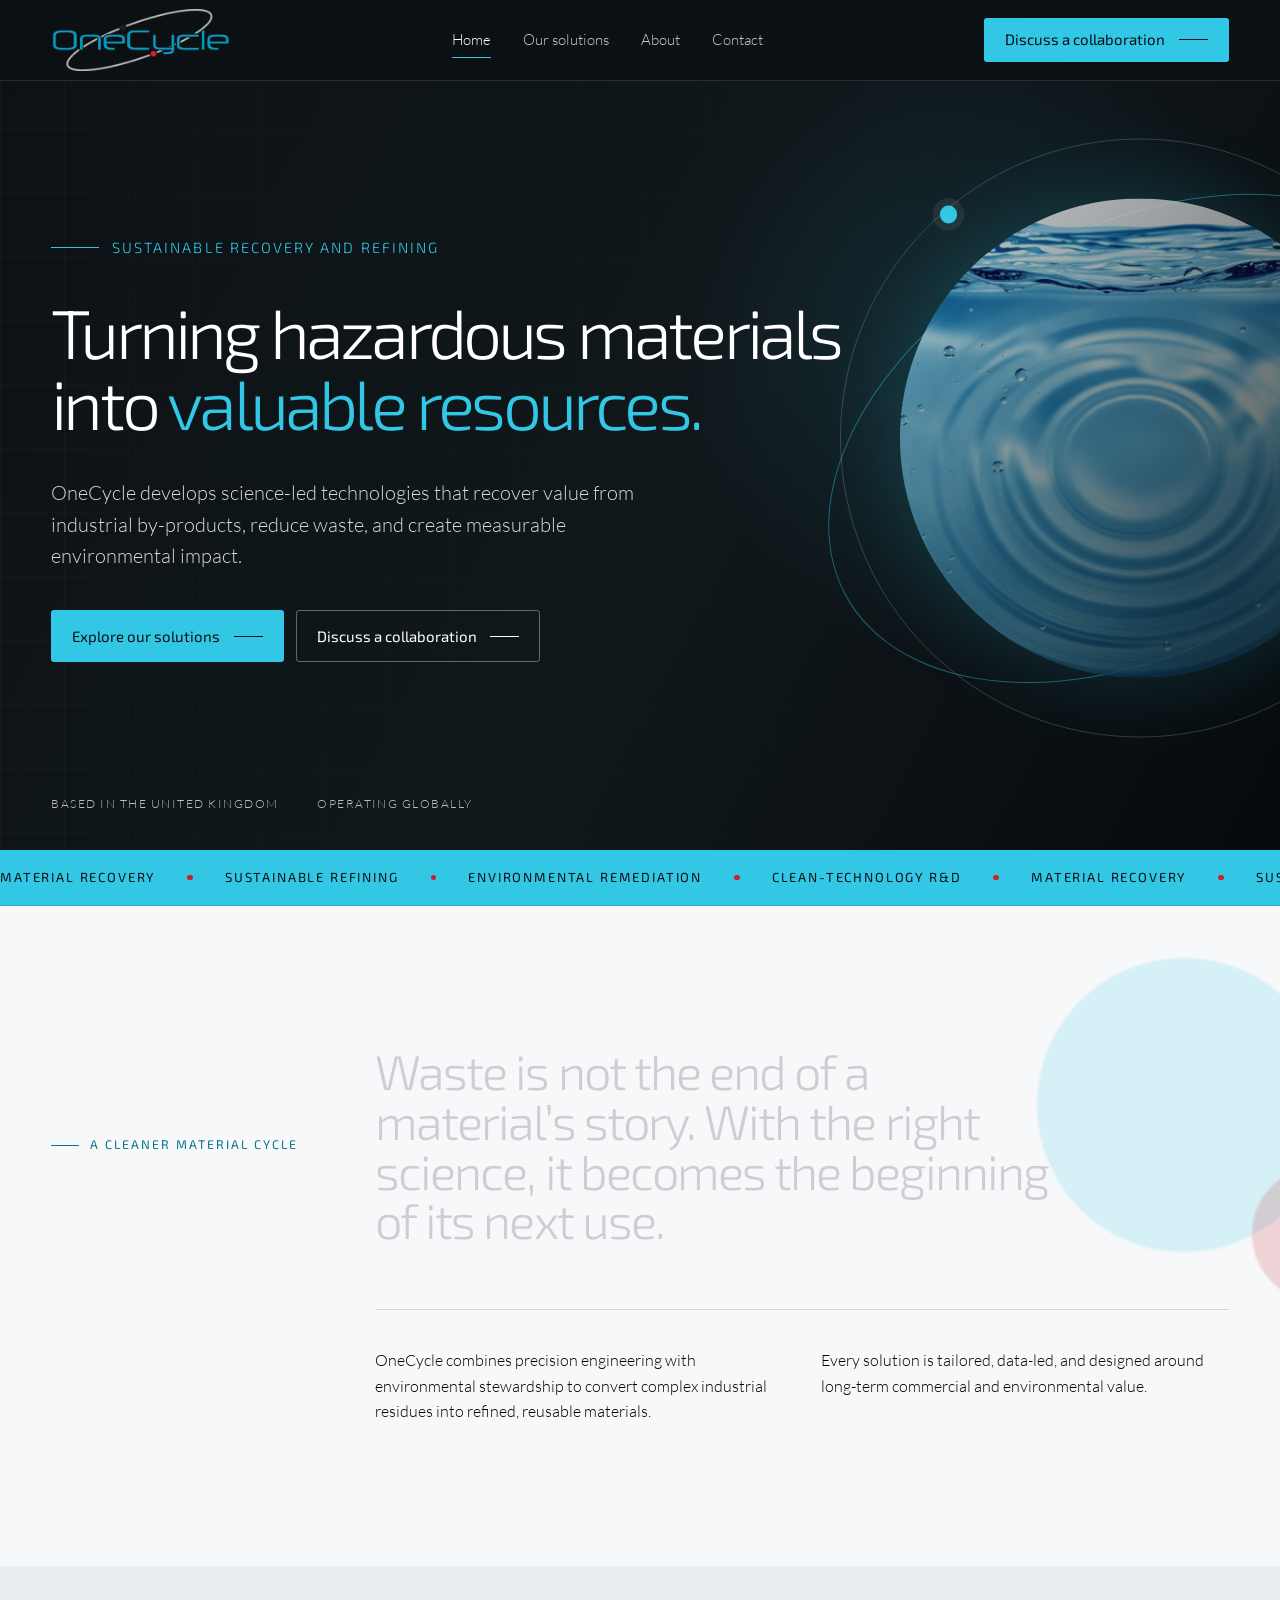
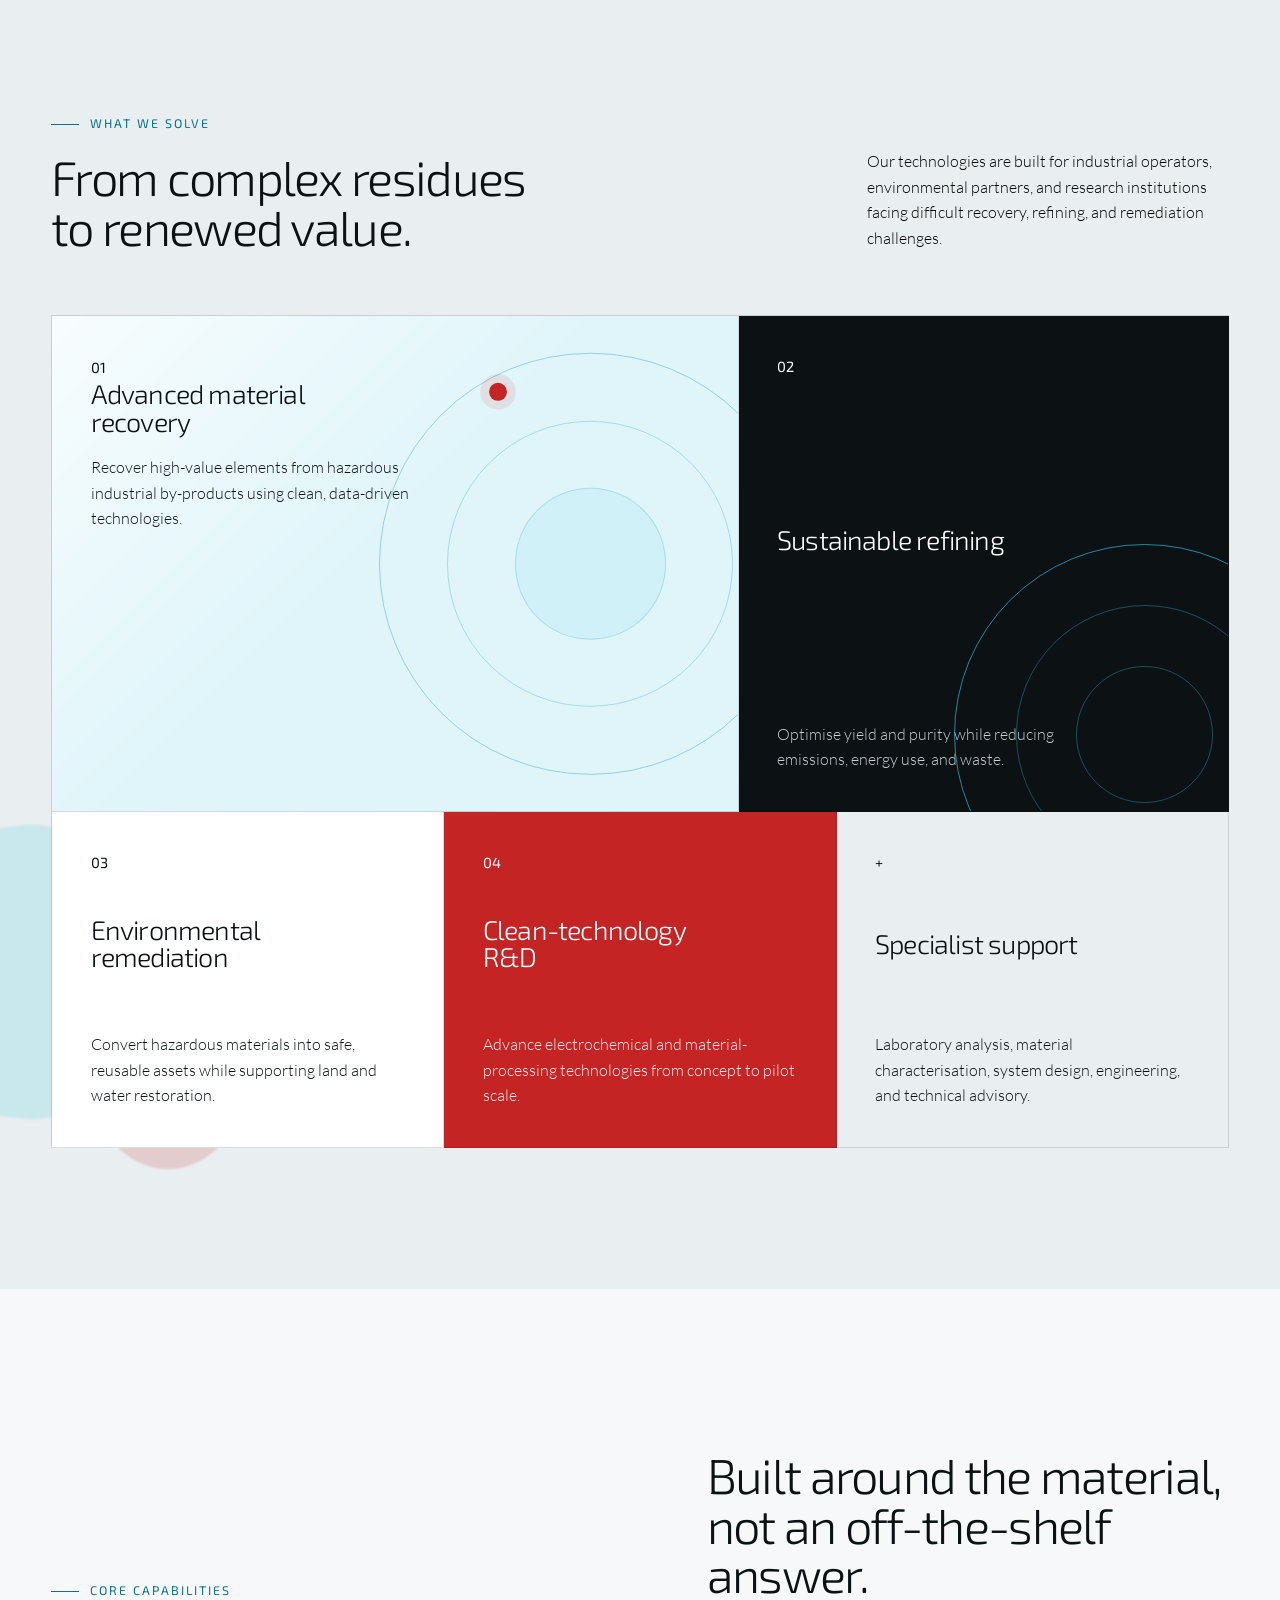
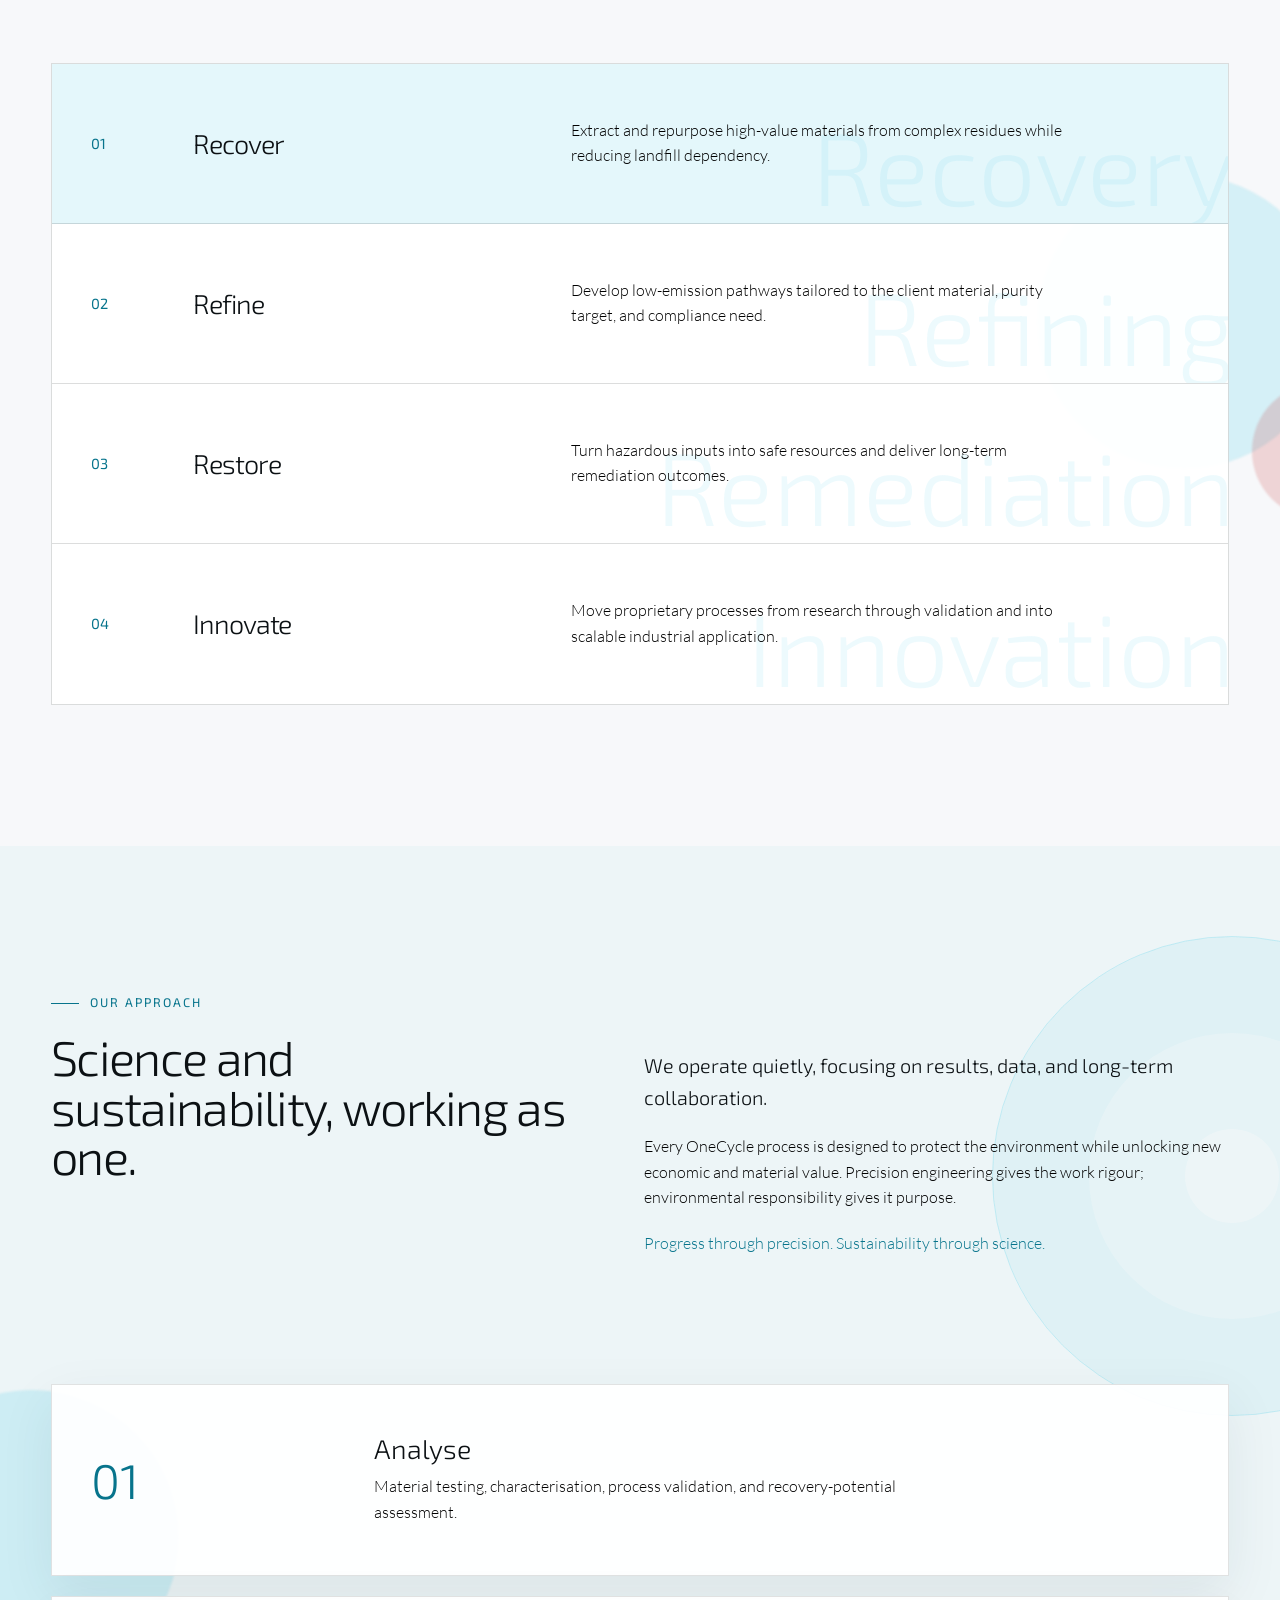
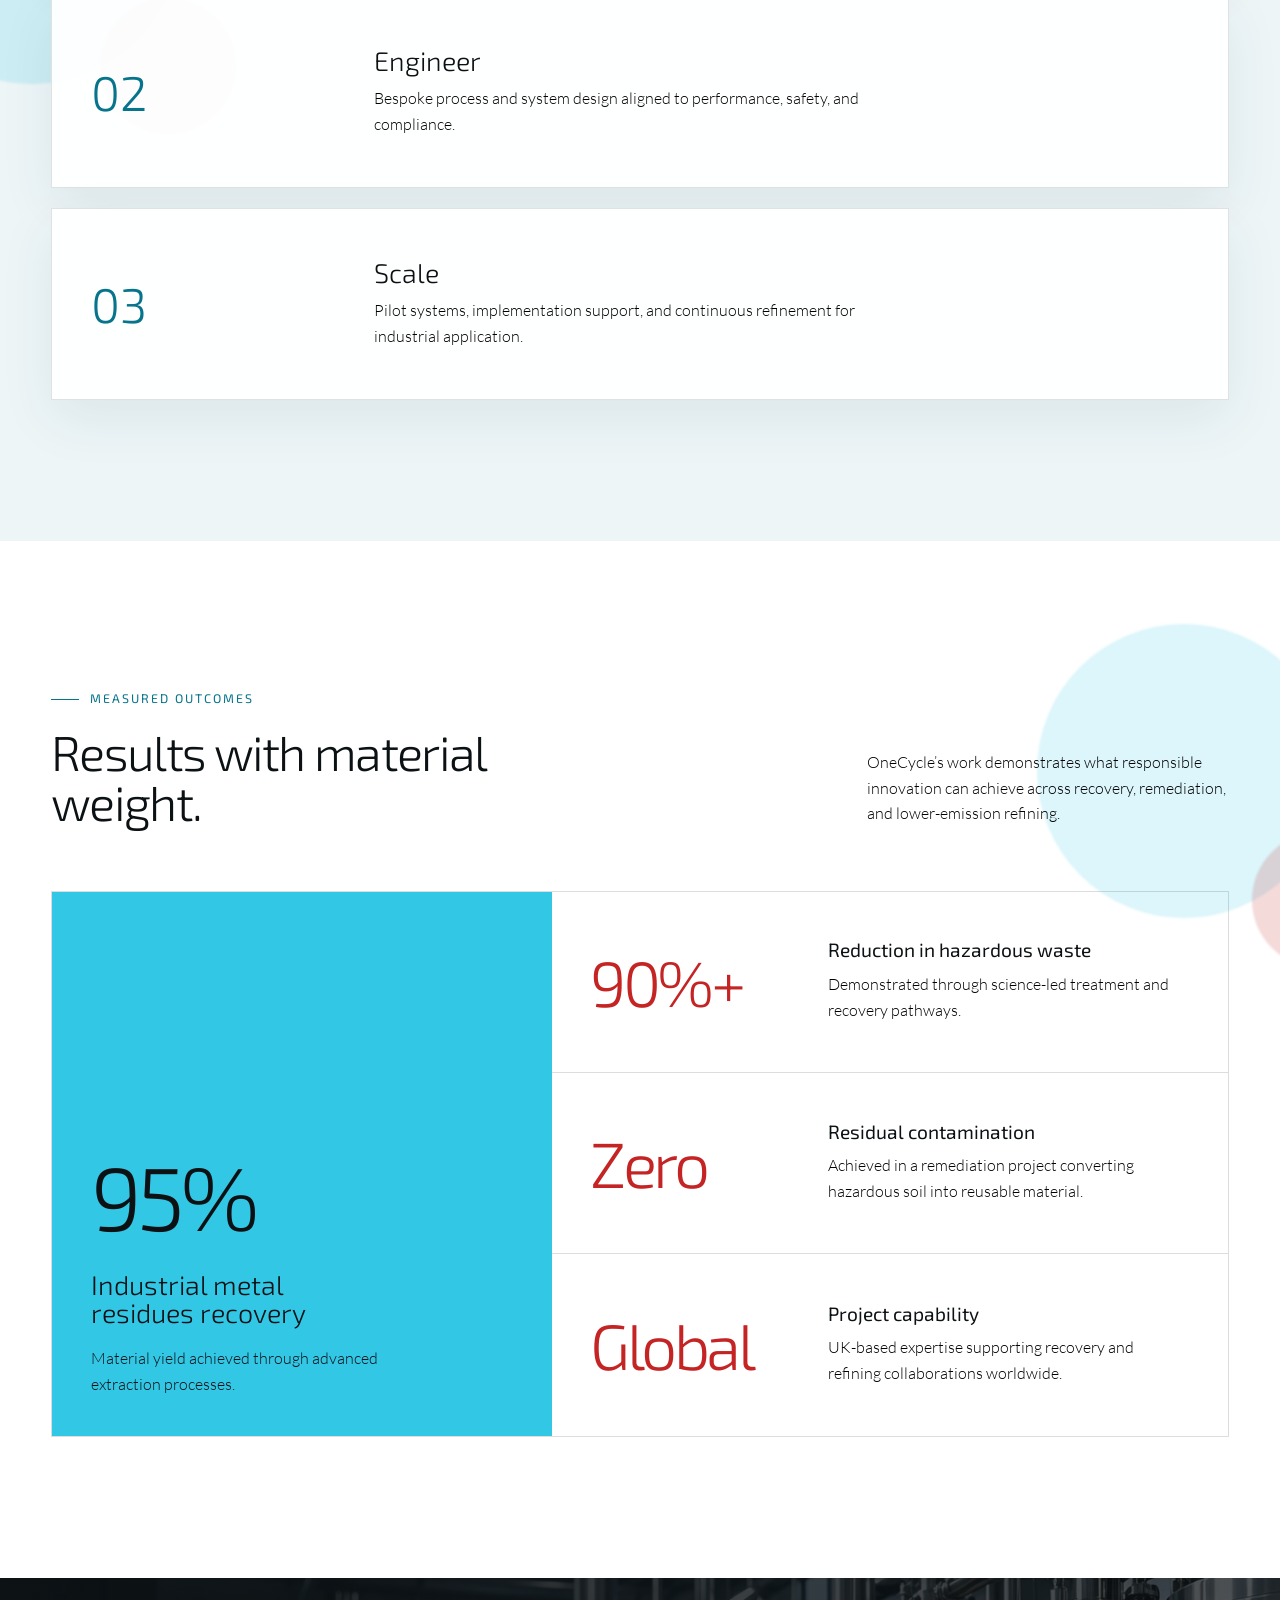
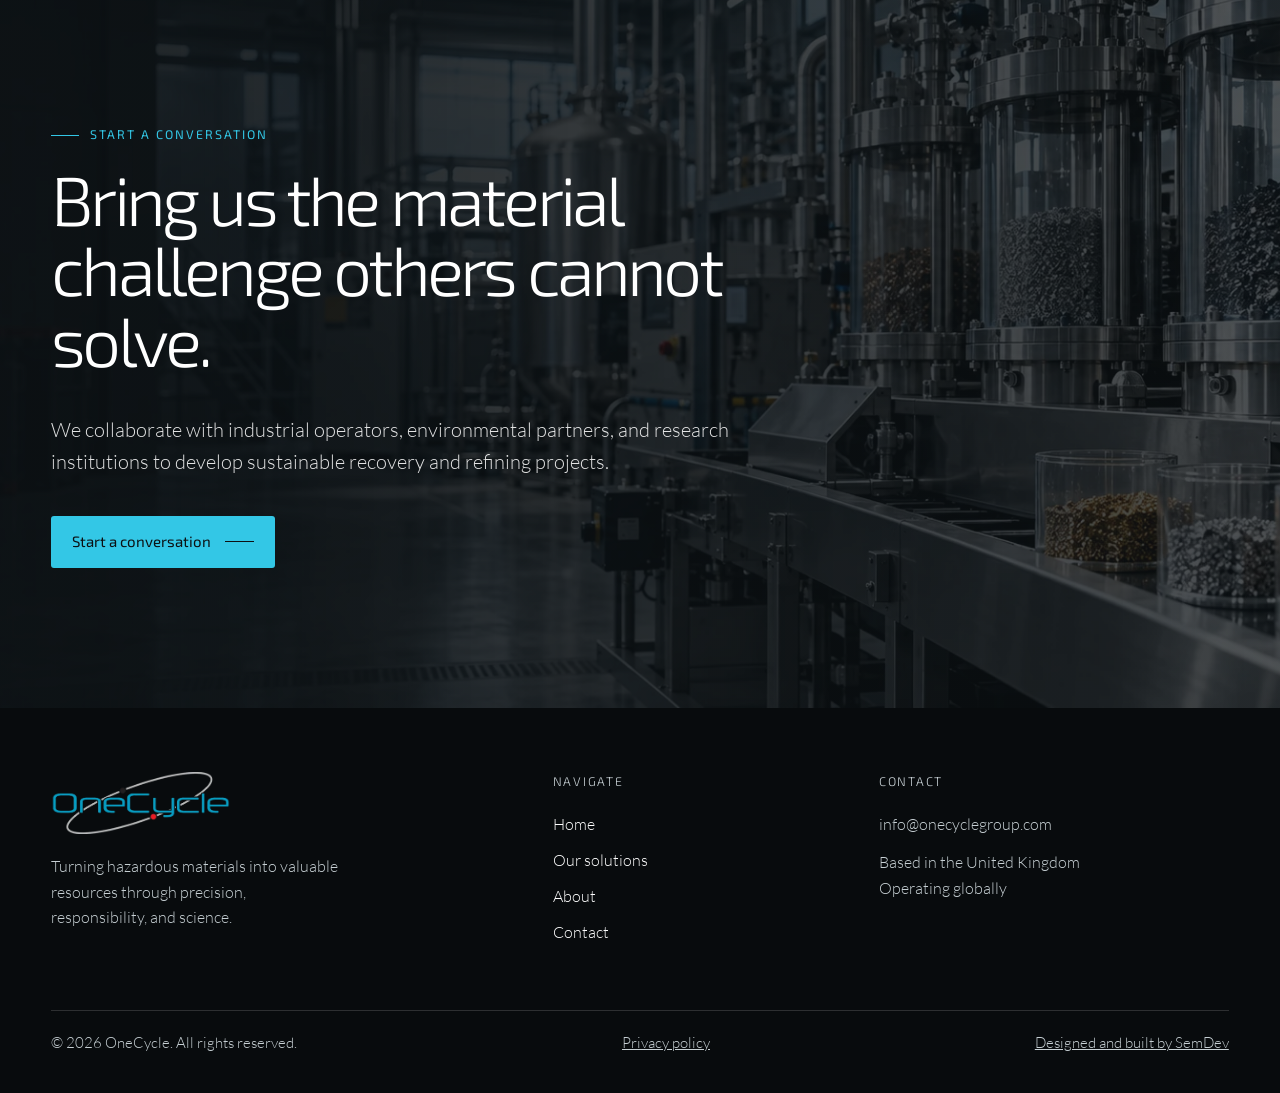
==== commit 4cd11590: "add schema and thesis animation" ====
--- a/index.html
+++ b/index.html
@@ -10,7 +10,61 @@
       name="description"
       content="OneCycle develops science-led recovery and refining technologies that turn hazardous industrial materials into valuable, reusable resources."
     />
+    <meta
+      name="robots"
+      content="index, follow, max-image-preview:large, max-snippet:-1, max-video-preview:-1"
+    />
+    <link rel="canonical" href="https://onecyclegroup.com/" />
     <title>OneCycle | Sustainable Recovery and Refining</title>
+    <script type="application/ld+json">
+      {
+        "@context": "https://schema.org",
+        "@graph": [
+          {
+            "@type": "Organization",
+            "@id": "https://onecyclegroup.com/#organization",
+            "name": "OneCycle",
+            "legalName": "OneCycle Noble Metals Ltd",
+            "url": "https://onecyclegroup.com/",
+            "email": "info@onecyclegroup.com",
+            "description": "A science-driven clean-technology company developing sustainable recovery and refining technologies for hazardous industrial materials.",
+            "logo": {
+              "@type": "ImageObject",
+              "@id": "https://onecyclegroup.com/#logo",
+              "url": "https://onecyclegroup.com/assets/images/onecycle-logo.webp",
+              "contentUrl": "https://onecyclegroup.com/assets/images/onecycle-logo.webp",
+              "width": 833,
+              "height": 287
+            }
+          },
+          {
+            "@type": "WebSite",
+            "@id": "https://onecyclegroup.com/#website",
+            "url": "https://onecyclegroup.com/",
+            "name": "OneCycle",
+            "alternateName": "OneCycle Noble Metals",
+            "publisher": {
+              "@id": "https://onecyclegroup.com/#organization"
+            },
+            "inLanguage": "en-GB"
+          },
+          {
+            "@type": "WebPage",
+            "@id": "https://onecyclegroup.com/#webpage",
+            "url": "https://onecyclegroup.com/",
+            "name": "OneCycle | Sustainable Recovery and Refining",
+            "description": "OneCycle develops science-led recovery and refining technologies that turn hazardous industrial materials into valuable, reusable resources.",
+            "isPartOf": {
+              "@id": "https://onecyclegroup.com/#website"
+            },
+            "about": {
+              "@id": "https://onecyclegroup.com/#organization"
+            },
+            "inLanguage": "en-GB"
+          }
+        ]
+      }
+    </script>
     <link
       rel="icon"
       href="assets/images/onecycle-favicon.png"
@@ -31,7 +85,7 @@
     />
     <link rel="stylesheet" href="assets/css/root.css?v=6" />
     <link rel="stylesheet" href="assets/css/global.css?v=6" />
-    <link rel="stylesheet" href="assets/css/home.css?v=6" />
+    <link rel="stylesheet" href="assets/css/home.css?v=9" />
   </head>
   <body>
     <a class="skip-link" href="#main-content">Skip to main content</a>
@@ -536,6 +590,6 @@
       src="assets/js/vendor/ScrollTrigger.min.js"
       defer
     ></script>
-    <script src="assets/js/global.js?v=6" defer></script>
+    <script src="assets/js/global.js?v=9" defer></script>
   </body>
 </html>
--- a/assets/css/home.css
+++ b/assets/css/home.css
@@ -222,8 +222,14 @@
   letter-spacing: -0.04em;
 }
 
+.js .thesis-statement.is-scrub-ready {
+  color: rgba(12, 17, 20, 0.18);
+}
+
 .thesis-statement .word {
+  display: inline-block;
   opacity: 1;
+  will-change: color;
 }
 
 .thesis-copy {
@@ -907,6 +913,7 @@
   }
 
   .thesis-statement .word {
+    color: var(--colour-ink);
     opacity: 1;
   }
 }
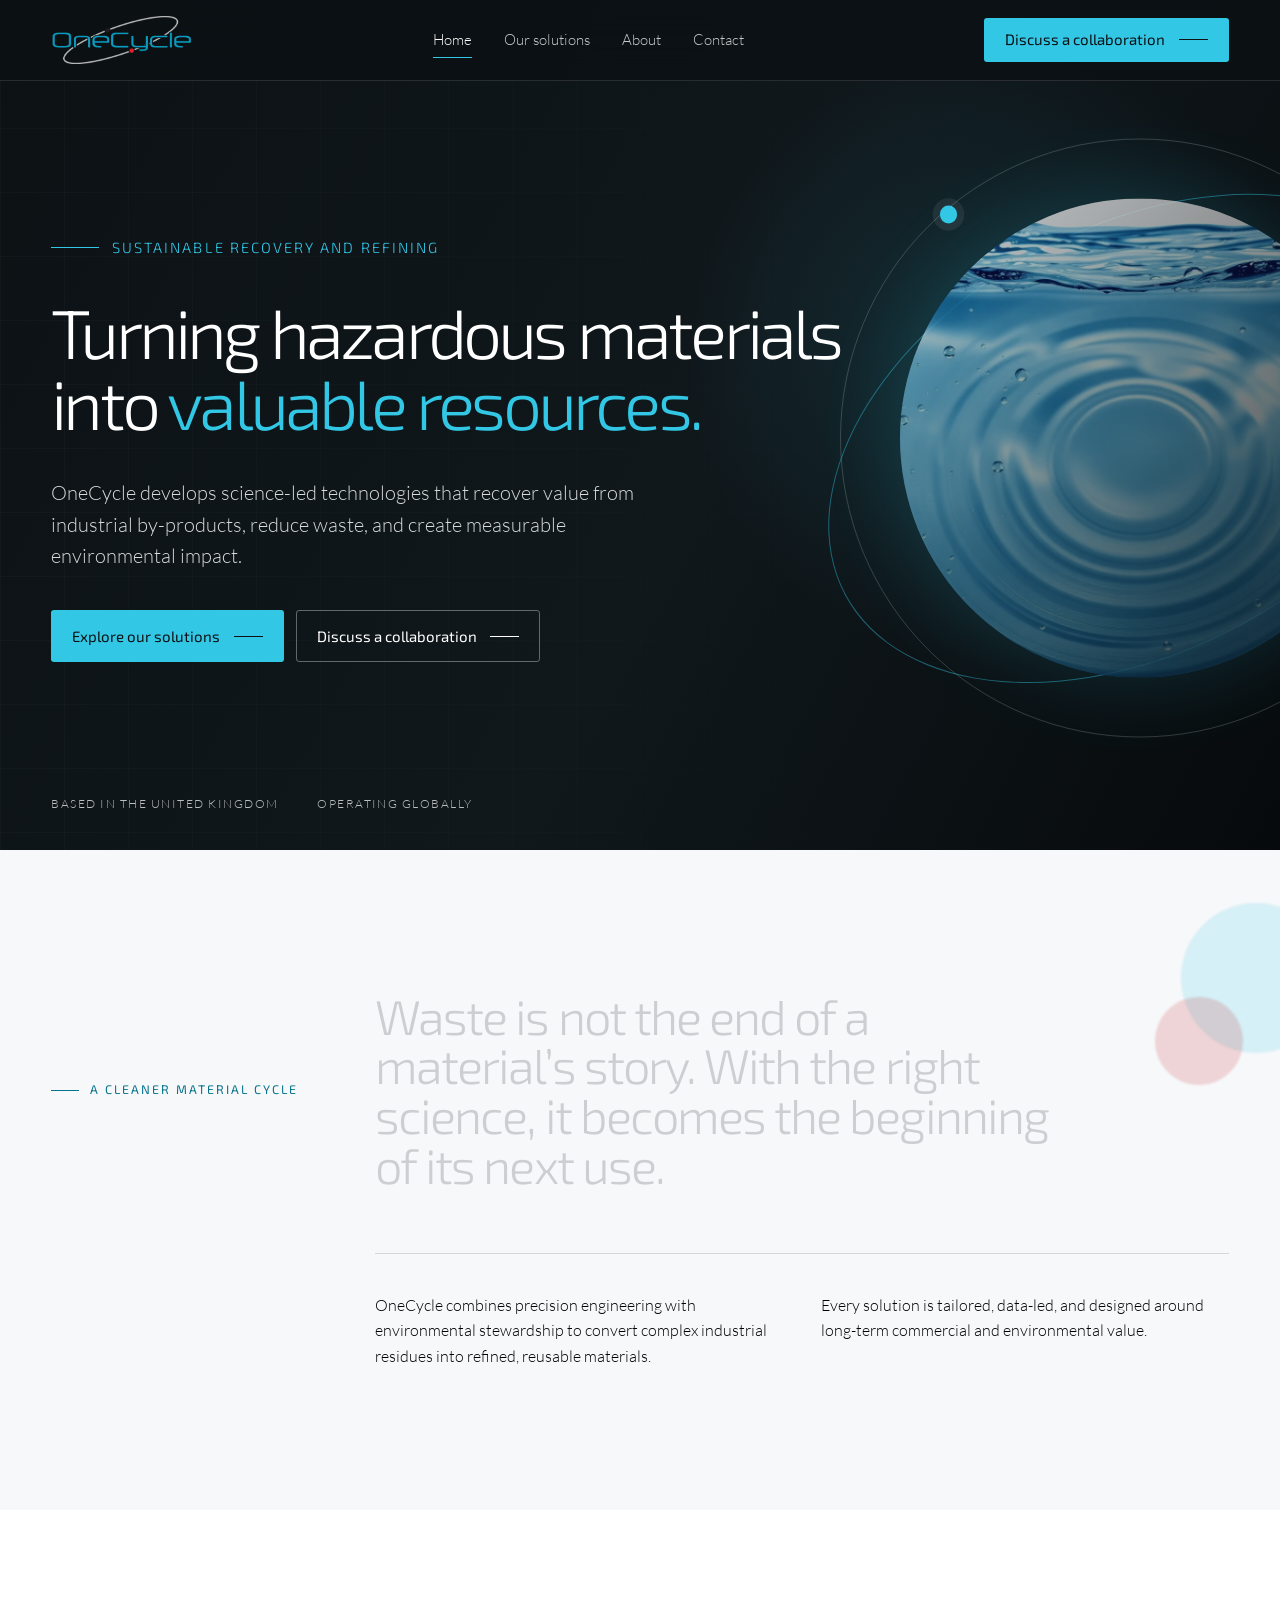
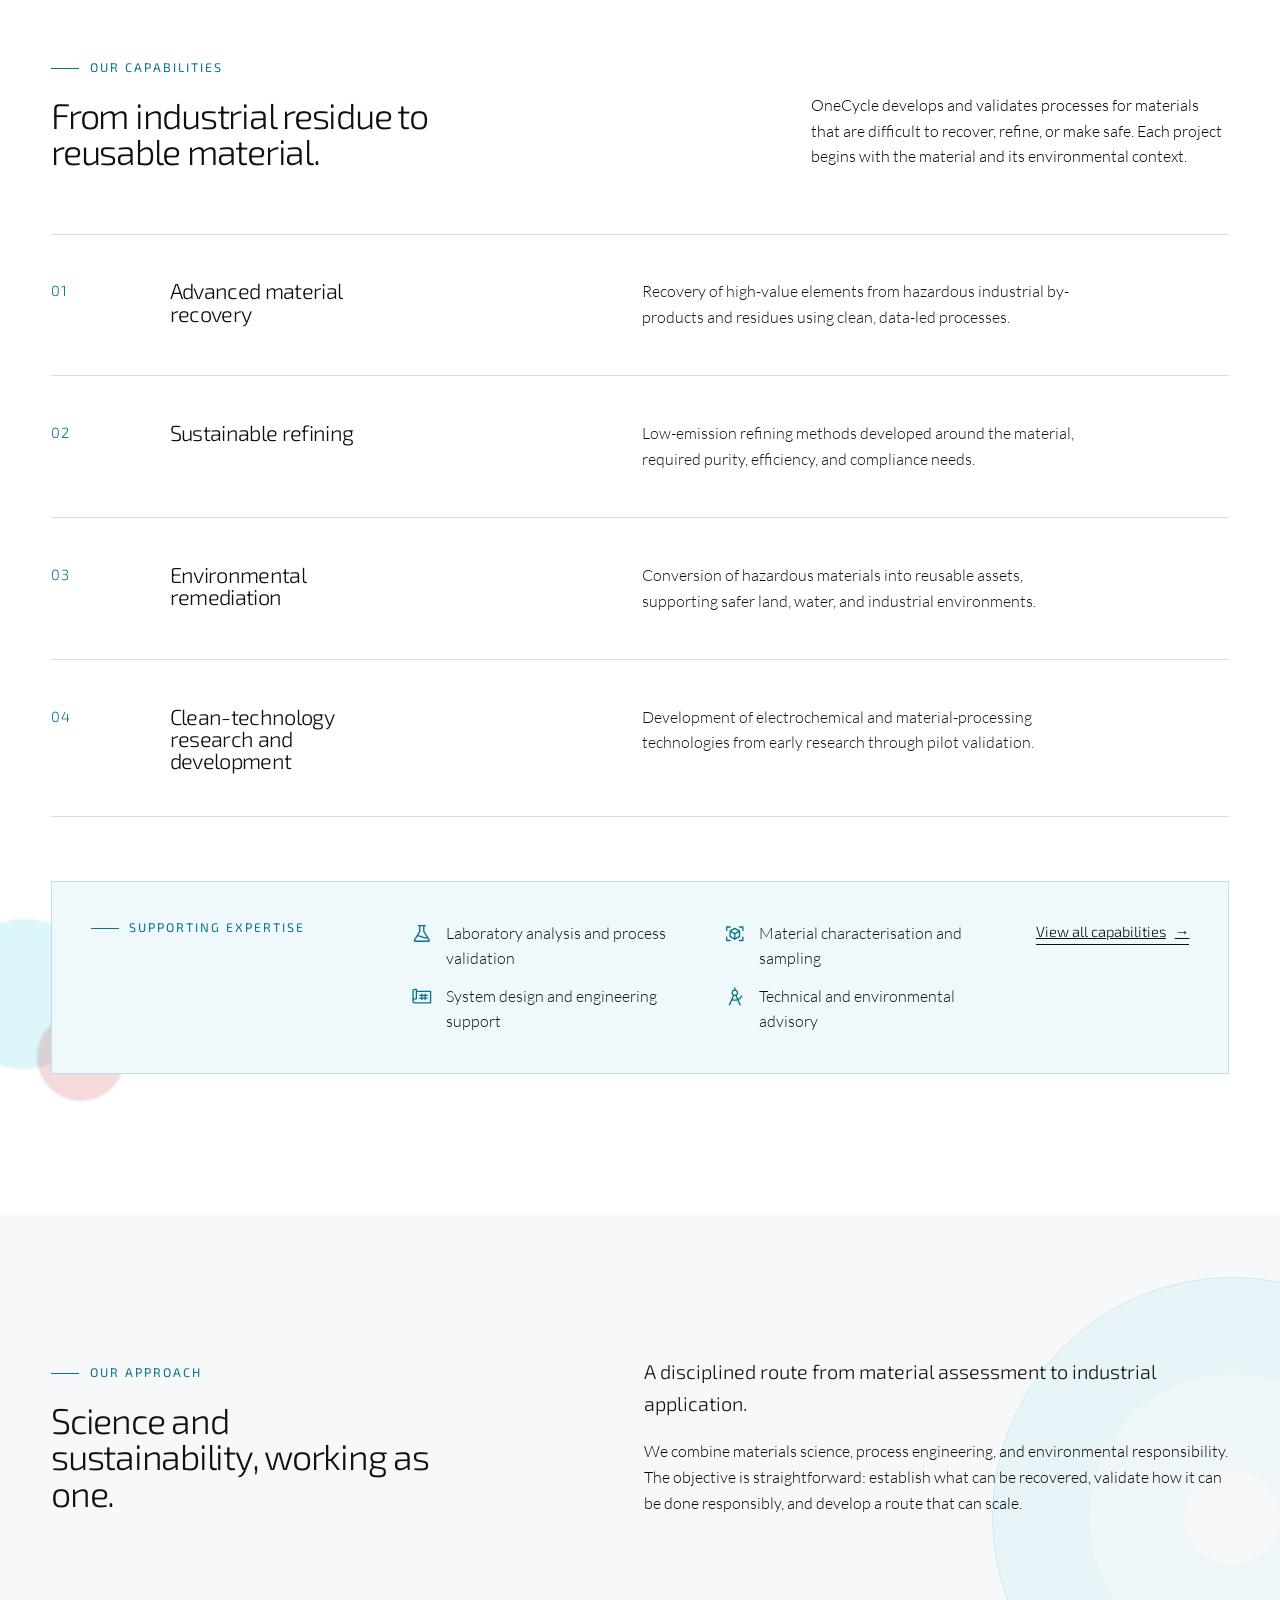
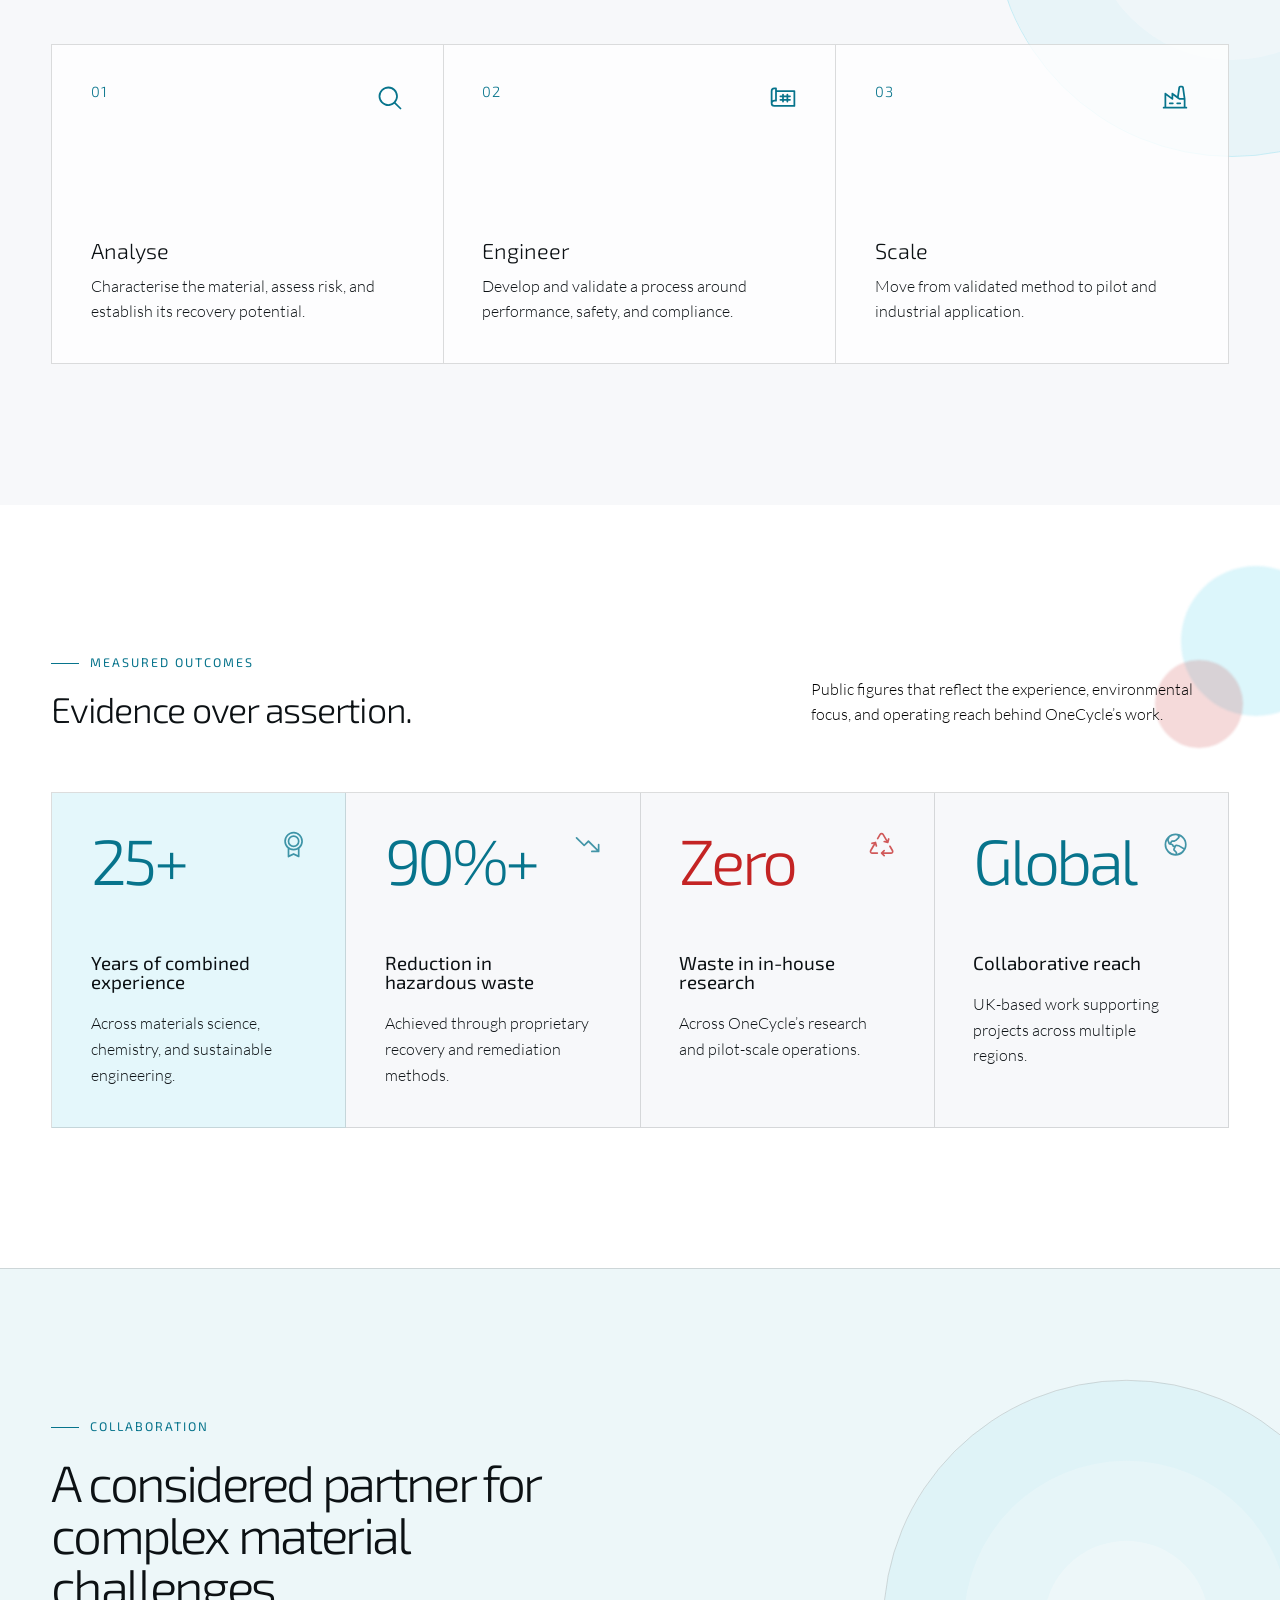
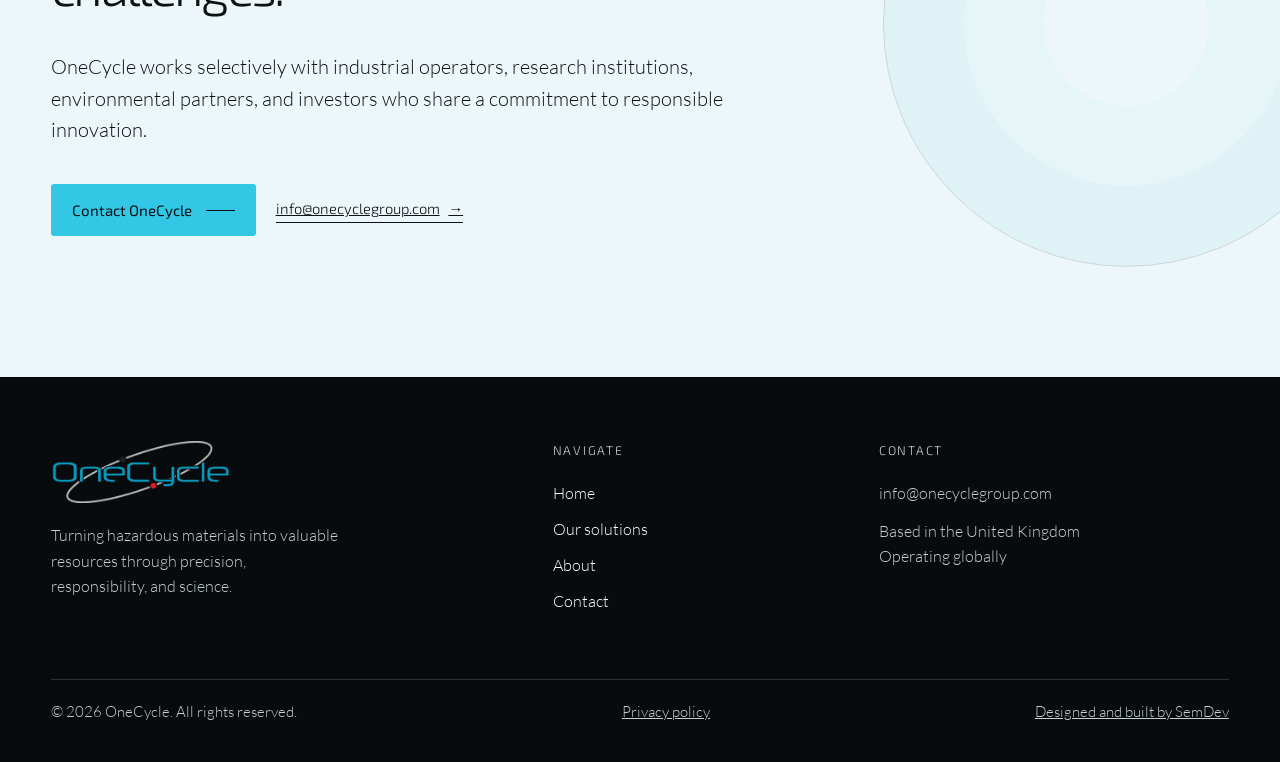
==== commit 6fbf5788: "simplify" ====
--- a/index.html
+++ b/index.html
@@ -84,11 +84,35 @@
       type="image/webp"
     />
     <link rel="stylesheet" href="assets/css/root.css?v=6" />
-    <link rel="stylesheet" href="assets/css/global.css?v=6" />
+    <link rel="stylesheet" href="assets/css/global.css?v=7" />
     <link rel="stylesheet" href="assets/css/home.css?v=9" />
   </head>
   <body>
     <a class="skip-link" href="#main-content">Skip to main content</a>
+
+    <svg class="icon-sprite" aria-hidden="true" focusable="false">
+      <symbol id="ph-magnifying-glass" viewBox="0 0 256 256">
+        <path d="M229.66,218.34l-50.07-50.06a88.11,88.11,0,1,0-11.31,11.31l50.06,50.07a8,8,0,0,0,11.32-11.32ZM40,112a72,72,0,1,1,72,72A72.08,72.08,0,0,1,40,112Z"/>
+      </symbol>
+      <symbol id="ph-blueprint" viewBox="0 0 256 256">
+        <path d="M232,56H72V40a8,8,0,0,0-8-8H48A32,32,0,0,0,16,64V176a32,32,0,0,0,32,32H232a8,8,0,0,0,8-8V64A8,8,0,0,0,232,56ZM32,64A16,16,0,0,1,48,48h8v96H48a31.82,31.82,0,0,0-16,4.29ZM224,192H48a16,16,0,0,1,0-32H64a8,8,0,0,0,8-8V72H224ZM104,136a8,8,0,0,0,0,16h16v8a8,8,0,0,0,16,0v-8h24v8a8,8,0,0,0,16,0v-8h16a8,8,0,0,0,0-16H176V120h16a8,8,0,0,0,0-16H176V96a8,8,0,0,0-16,0v8H136V96a8,8,0,0,0-16,0v8H104a8,8,0,0,0,0,16h16v16Zm32-16h24v16H136Z"/>
+      </symbol>
+      <symbol id="ph-factory" viewBox="0 0 256 256">
+        <path d="M116,176a8,8,0,0,1-8,8H80a8,8,0,0,1,0-16h28A8,8,0,0,1,116,176Zm60-8H148a8,8,0,0,0,0,16h28a8,8,0,0,0,0-16Zm64,48a8,8,0,0,1-8,8H24a8,8,0,0,1,0-16h8V88a8,8,0,0,1,12.8-6.4L96,120V88a8,8,0,0,1,12.8-6.4l38.74,29.05L159.1,29.74A16.08,16.08,0,0,1,174.94,16h18.12A16.08,16.08,0,0,1,208.9,29.74l15,105.13s.08.78.08,1.13v72h8A8,8,0,0,1,240,216Zm-77.86-94.4,8.53,6.4h36.11L193.06,32H174.94ZM48,208H208V144H168a8,8,0,0,1-4.8-1.6l-14.4-10.8,0,0L112,104v32a8,8,0,0,1-12.8,6.4L48,104Z"/>
+      </symbol>
+      <symbol id="ph-medal" viewBox="0 0 256 256">
+        <path d="M216,96A88,88,0,1,0,72,163.83V240a8,8,0,0,0,11.58,7.16L128,225l44.43,22.21A8.07,8.07,0,0,0,176,248a8,8,0,0,0,8-8V163.83A87.85,87.85,0,0,0,216,96ZM56,96a72,72,0,1,1,72,72A72.08,72.08,0,0,1,56,96ZM168,227.06l-36.43-18.21a8,8,0,0,0-7.16,0L88,227.06V174.37a87.89,87.89,0,0,0,80,0ZM128,152A56,56,0,1,0,72,96,56.06,56.06,0,0,0,128,152Zm0-96A40,40,0,1,1,88,96,40,40,0,0,1,128,56Z"/>
+      </symbol>
+      <symbol id="ph-trend-down" viewBox="0 0 256 256">
+        <path d="M240,128v64a8,8,0,0,1-8,8H168a8,8,0,0,1,0-16h44.69L136,107.31l-34.34,34.35a8,8,0,0,1-11.32,0l-72-72A8,8,0,0,1,29.66,58.34L96,124.69l34.34-34.35a8,8,0,0,1,11.32,0L224,172.69V128a8,8,0,0,1,16,0Z"/>
+      </symbol>
+      <symbol id="ph-recycle" viewBox="0 0 256 256">
+        <path d="M96,208a8,8,0,0,1-8,8H40a24,24,0,0,1-20.77-36l34.29-59.25L39.47,124.5A8,8,0,1,1,35.33,109l32.77-8.77a8,8,0,0,1,9.8,5.66l8.79,32.77A8,8,0,0,1,81,148.5a8.37,8.37,0,0,1-2.08.27,8,8,0,0,1-7.72-5.93l-3.8-14.15L33.11,188A8,8,0,0,0,40,200H88A8,8,0,0,1,96,208Zm140.73-28-23.14-40a8,8,0,0,0-13.84,8l23.14,40A8,8,0,0,1,216,200H147.31l10.34-10.34a8,8,0,0,0-11.31-11.32l-24,24a8,8,0,0,0,0,11.32l24,24a8,8,0,0,0,11.31-11.32L147.31,216H216a24,24,0,0,0,20.77-36ZM128,32a7.85,7.85,0,0,1,6.92,4l34.29,59.25-14.08-3.78A8,8,0,0,0,151,106.92l32.78,8.79a8.23,8.23,0,0,0,2.07.27,8,8,0,0,0,7.72-5.93l8.79-32.79a8,8,0,1,0-15.45-4.14l-3.8,14.17L148.77,28a24,24,0,0,0-41.54,0L84.07,68a8,8,0,0,0,13.85,8l23.16-40A7.85,7.85,0,0,1,128,32Z"/>
+      </symbol>
+      <symbol id="ph-globe" viewBox="0 0 256 256">
+        <path d="M128,24A104,104,0,1,0,232,128,104.11,104.11,0,0,0,128,24Zm88,104a87.62,87.62,0,0,1-6.4,32.94l-44.7-27.49a15.92,15.92,0,0,0-6.24-2.23l-22.82-3.08a16.11,16.11,0,0,0-16,7.86h-8.72l-3.8-7.86a15.91,15.91,0,0,0-11-8.67l-8-1.73L96.14,104h16.71a16.06,16.06,0,0,0,7.73-2l12.25-6.76a16.62,16.62,0,0,0,3-2.14l26.91-24.34A15.93,15.93,0,0,0,166,49.1l-.36-.65A88.11,88.11,0,0,1,216,128ZM143.31,41.34,152,56.9,125.09,81.24,112.85,88H96.14a16,16,0,0,0-13.88,8l-8.73,15.23L63.38,84.19,74.32,58.32a87.87,87.87,0,0,1,69-17ZM40,128a87.53,87.53,0,0,1,8.54-37.8l11.34,30.27a16,16,0,0,0,11.62,10l21.43,4.61L96.74,143a16.09,16.09,0,0,0,14.4,9h1.48l-7.23,16.23a16,16,0,0,0,2.86,17.37l.14.14L128,205.94l-1.94,10A88.11,88.11,0,0,1,40,128Zm102.58,86.78,1.13-5.81a16.09,16.09,0,0,0-4-13.9,1.85,1.85,0,0,1-.14-.14L120,174.74,133.7,144l22.82,3.08,45.72,28.12A88.18,88.18,0,0,1,142.58,214.78Z"/>
+      </symbol>
+    </svg>
 
     <header class="site-header" data-header>
       <div class="container nav-shell">
@@ -178,22 +202,6 @@
         </div>
       </section>
 
-      <div class="capability-marquee" aria-label="OneCycle capabilities">
-        <div class="marquee-track">
-          <span>Material recovery</span><i></i><span>Sustainable refining</span
-          ><i></i><span>Environmental remediation</span><i></i
-          ><span>Clean-technology R&amp;D</span><i></i>
-          <span aria-hidden="true">Material recovery</span
-          ><i aria-hidden="true"></i
-          ><span aria-hidden="true">Sustainable refining</span
-          ><i aria-hidden="true"></i
-          ><span aria-hidden="true">Environmental remediation</span
-          ><i aria-hidden="true"></i
-          ><span aria-hidden="true">Clean-technology R&amp;D</span
-          ><i aria-hidden="true"></i>
-        </div>
-      </div>
-
       <section class="section thesis" aria-labelledby="thesis-title">
         <div class="ambient-orbs ambient-orbs-right" aria-hidden="true">
           <span class="ambient-orb ambient-orb-blue"></span>
@@ -231,137 +239,93 @@
         <div class="container">
           <header class="section-header capabilities-header">
             <div>
-              <p class="eyebrow">What we solve</p>
+              <p class="eyebrow">Our capabilities</p>
               <h2 class="section-title" id="solutions-title">
-                From complex residues to renewed value.
+                From industrial residue to reusable material.
               </h2>
             </div>
             <p class="section-copy">
-              Our technologies are built for industrial operators, environmental
-              partners, and research institutions facing difficult recovery,
-              refining, and remediation challenges.
+              OneCycle develops and validates processes for materials that are
+              difficult to recover, refine, or make safe. Each project begins
+              with the material and its environmental context.
             </p>
           </header>
 
-          <div class="capability-grid">
-            <article class="capability-panel capability-panel-featured">
-              <div class="recovery-cycle-graphic" aria-hidden="true">
-                <span></span>
-              </div>
-              <div class="panel-content">
-                <span class="panel-index">01</span>
+          <div class="service-list">
+            <article class="service-row">
+              <span class="service-index">01</span>
+              <div>
                 <h3>Advanced material recovery</h3>
                 <p>
-                  Recover high-value elements from hazardous industrial
-                  by-products using clean, data-driven technologies.
+                  Recovery of high-value elements from hazardous industrial
+                  by-products and residues using clean, data-led processes.
                 </p>
               </div>
             </article>
 
-            <article class="capability-panel capability-panel-dark">
-              <span class="panel-index">02</span>
-              <h3>Sustainable refining</h3>
-              <p>
-                Optimise yield and purity while reducing emissions, energy use,
-                and waste.
-              </p>
-              <div class="material-lines" aria-hidden="true"></div>
-            </article>
-
-            <article class="capability-panel capability-panel-light">
-              <span class="panel-index">03</span>
-              <h3>Environmental remediation</h3>
-              <p>
-                Convert hazardous materials into safe, reusable assets while
-                supporting land and water restoration.
-              </p>
-            </article>
-
-            <article class="capability-panel capability-panel-red">
-              <span class="panel-index">04</span>
-              <h3>Clean-technology R&amp;D</h3>
-              <p>
-                Advance electrochemical and material-processing technologies
-                from concept to pilot scale.
-              </p>
-            </article>
-
-            <article class="capability-panel capability-panel-outline">
-              <span class="panel-index">+</span>
-              <h3>Specialist support</h3>
-              <p>
-                Laboratory analysis, material characterisation, system design,
-                engineering, and technical advisory.
-              </p>
-            </article>
-          </div>
-        </div>
-      </section>
-
-      <section class="section solution-focus" aria-labelledby="focus-title">
-        <div
-          class="ambient-orbs ambient-orbs-right ambient-orbs-mid"
-          aria-hidden="true"
-        >
-          <span class="ambient-orb ambient-orb-blue"></span>
-          <span class="ambient-orb ambient-orb-red"></span>
-        </div>
-        <div class="container">
-          <header class="focus-header">
-            <p class="eyebrow">Core capabilities</p>
-            <h2 class="section-title" id="focus-title">
-              Built around the material, not an off-the-shelf answer.
-            </h2>
-          </header>
-
-          <div class="accordion" data-accordion>
-            <article class="accordion-item is-active">
-              <span class="accordion-number">01</span>
-              <div class="accordion-body">
-                <h3>Recover</h3>
+            <article class="service-row">
+              <span class="service-index">02</span>
+              <div>
+                <h3>Sustainable refining</h3>
                 <p>
-                  Extract and repurpose high-value materials from complex
-                  residues while reducing landfill dependency.
+                  Low-emission refining methods developed around the material,
+                  required purity, efficiency, and compliance needs.
                 </p>
               </div>
-              <span class="accordion-word" aria-hidden="true">Recovery</span>
-            </article>
-
-            <article class="accordion-item">
-              <span class="accordion-number">02</span>
-              <div class="accordion-body">
-                <h3>Refine</h3>
+            </article>
+
+            <article class="service-row">
+              <span class="service-index">03</span>
+              <div>
+                <h3>Environmental remediation</h3>
                 <p>
-                  Develop low-emission pathways tailored to the client material,
-                  purity target, and compliance need.
+                  Conversion of hazardous materials into reusable assets,
+                  supporting safer land, water, and industrial environments.
                 </p>
               </div>
-              <span class="accordion-word" aria-hidden="true">Refining</span>
-            </article>
-
-            <article class="accordion-item">
-              <span class="accordion-number">03</span>
-              <div class="accordion-body">
-                <h3>Restore</h3>
+            </article>
+
+            <article class="service-row">
+              <span class="service-index">04</span>
+              <div>
+                <h3>Clean-technology research and development</h3>
                 <p>
-                  Turn hazardous inputs into safe resources and deliver
-                  long-term remediation outcomes.
+                  Development of electrochemical and material-processing
+                  technologies from early research through pilot validation.
                 </p>
               </div>
-              <span class="accordion-word" aria-hidden="true">Remediation</span>
-            </article>
-
-            <article class="accordion-item">
-              <span class="accordion-number">04</span>
-              <div class="accordion-body">
-                <h3>Innovate</h3>
-                <p>
-                  Move proprietary processes from research through validation
-                  and into scalable industrial application.
-                </p>
-              </div>
-              <span class="accordion-word" aria-hidden="true">Innovation</span>
-            </article>
+            </article>
+          </div>
+
+          <div class="supporting-capabilities">
+            <p class="eyebrow">Supporting expertise</p>
+            <ul>
+              <li>
+                <svg class="support-icon" viewBox="0 0 256 256" aria-hidden="true" focusable="false">
+                  <path d="M221.69,199.77,160,96.92V40h8a8,8,0,0,0,0-16H88a8,8,0,0,0,0,16h8V96.92L34.31,199.77A16,16,0,0,0,48,224H208a16,16,0,0,0,13.72-24.23ZM110.86,103.25A7.93,7.93,0,0,0,112,99.14V40h32V99.14a7.93,7.93,0,0,0,1.14,4.11L183.36,167c-12,2.37-29.07,1.37-51.75-10.11-15.91-8.05-31.05-12.32-45.22-12.81ZM48,208l28.54-47.58c14.25-1.74,30.31,1.85,47.82,10.72,19,9.61,35,12.88,48,12.88a69.89,69.89,0,0,0,19.55-2.7L208,208Z"/>
+                </svg>
+                <span>Laboratory analysis and process validation</span>
+              </li>
+              <li>
+                <svg class="support-icon" viewBox="0 0 256 256" aria-hidden="true" focusable="false">
+                  <path d="M232,48V88a8,8,0,0,1-16,0V56H184a8,8,0,0,1,0-16h40A8,8,0,0,1,232,48ZM72,200H40V168a8,8,0,0,0-16,0v40a8,8,0,0,0,8,8H72a8,8,0,0,0,0-16Zm152-40a8,8,0,0,0-8,8v32H184a8,8,0,0,0,0,16h40a8,8,0,0,0,8-8V168A8,8,0,0,0,224,160ZM32,96a8,8,0,0,0,8-8V56H72a8,8,0,0,0,0-16H32a8,8,0,0,0-8,8V88A8,8,0,0,0,32,96ZM188,167l-56,32a8,8,0,0,1-7.94,0L68,167A8,8,0,0,1,64,160V96a8,8,0,0,1,4-7l56-32a8,8,0,0,1,7.94,0l56,32a8,8,0,0,1,4,7v64A8,8,0,0,1,188,167ZM88.12,96,128,118.79,167.88,96,128,73.21ZM80,155.36l40,22.85V132.64L80,109.79Zm96,0V109.79l-40,22.85v45.57Z"/>
+                </svg>
+                <span>Material characterisation and sampling</span>
+              </li>
+              <li>
+                <svg class="support-icon" viewBox="0 0 256 256" aria-hidden="true" focusable="false">
+                  <path d="M232,56H72V40a8,8,0,0,0-8-8H48A32,32,0,0,0,16,64V176a32,32,0,0,0,32,32H232a8,8,0,0,0,8-8V64A8,8,0,0,0,232,56ZM32,64A16,16,0,0,1,48,48h8v96H48a31.82,31.82,0,0,0-16,4.29ZM224,192H48a16,16,0,0,1,0-32H64a8,8,0,0,0,8-8V72H224ZM104,136a8,8,0,0,0,0,16h16v8a8,8,0,0,0,16,0v-8h24v8a8,8,0,0,0,16,0v-8h16a8,8,0,0,0,0-16H176V120h16a8,8,0,0,0,0-16H176V96a8,8,0,0,0-16,0v8H136V96a8,8,0,0,0-16,0v8H104a8,8,0,0,0,0,16h16v16Zm32-16h24v16H136Z"/>
+                </svg>
+                <span>System design and engineering support</span>
+              </li>
+              <li>
+                <svg class="support-icon" viewBox="0 0 256 256" aria-hidden="true" focusable="false">
+                  <path d="M215.12,123.64a8,8,0,1,0-14.24-7.28,79.58,79.58,0,0,1-33.08,33.5l-16.58-37.32A40,40,0,0,0,136,40.8V24a8,8,0,0,0-16,0V40.8a40,40,0,0,0-15.22,71.74L56.69,220.75a8,8,0,1,0,14.62,6.5l25.14-56.56A95.48,95.48,0,0,0,128,176a99.13,99.13,0,0,0,31.6-5.21l25.09,56.46a8,8,0,0,0,14.62-6.5l-25-56.25A95.81,95.81,0,0,0,215.12,123.64ZM128,56a24,24,0,1,1-24,24A24,24,0,0,1,128,56Zm0,104a79.52,79.52,0,0,1-25-4l16.42-36.94a39.81,39.81,0,0,0,17.2,0l16.48,37.06A83.21,83.21,0,0,1,128,160Z"/>
+                </svg>
+                <span>Technical and environmental advisory</span>
+              </li>
+            </ul>
+            <a class="text-link" href="/our-solutions/">View all capabilities</a>
           </div>
         </div>
       </section>
@@ -371,13 +335,6 @@
         id="approach"
         aria-labelledby="approach-title"
       >
-        <div
-          class="ambient-orbs ambient-orbs-left ambient-orbs-mid"
-          aria-hidden="true"
-        >
-          <span class="ambient-orb ambient-orb-blue"></span>
-          <span class="ambient-orb ambient-orb-red"></span>
-        </div>
         <div class="container approach-grid">
           <div class="approach-heading">
             <p class="eyebrow">Our approach</p>
@@ -388,52 +345,54 @@
 
           <div class="approach-copy">
             <p class="approach-lead">
-              We operate quietly, focusing on results, data, and long-term
-              collaboration.
+              A disciplined route from material assessment to industrial
+              application.
             </p>
             <p>
-              Every OneCycle process is designed to protect the environment
-              while unlocking new economic and material value. Precision
-              engineering gives the work rigour; environmental responsibility
-              gives it purpose.
-            </p>
-            <p class="approach-signoff">
-              Progress through precision. Sustainability through science.
-            </p>
-          </div>
-        </div>
-
-        <div
-          class="container process-stack"
-          aria-label="OneCycle project approach"
-        >
+              We combine materials science, process engineering, and
+              environmental responsibility. The objective is straightforward:
+              establish what can be recovered, validate how it can be done
+              responsibly, and develop a route that can scale.
+            </p>
+          </div>
+        </div>
+
+        <div class="container process-grid" aria-label="OneCycle project approach">
           <article class="process-card">
-            <span>01</span>
+            <div class="process-card-top">
+              <span class="process-index">01</span>
+              <svg class="process-icon" aria-hidden="true" focusable="false"><use href="#ph-magnifying-glass"></use></svg>
+            </div>
             <div>
               <h3>Analyse</h3>
               <p>
-                Material testing, characterisation, process validation, and
-                recovery-potential assessment.
+                Characterise the material, assess risk, and establish its
+                recovery potential.
               </p>
             </div>
           </article>
           <article class="process-card">
-            <span>02</span>
+            <div class="process-card-top">
+              <span class="process-index">02</span>
+              <svg class="process-icon" aria-hidden="true" focusable="false"><use href="#ph-blueprint"></use></svg>
+            </div>
             <div>
               <h3>Engineer</h3>
               <p>
-                Bespoke process and system design aligned to performance,
-                safety, and compliance.
+                Develop and validate a process around performance, safety, and
+                compliance.
               </p>
             </div>
           </article>
           <article class="process-card">
-            <span>03</span>
+            <div class="process-card-top">
+              <span class="process-index">03</span>
+              <svg class="process-icon" aria-hidden="true" focusable="false"><use href="#ph-factory"></use></svg>
+            </div>
             <div>
               <h3>Scale</h3>
               <p>
-                Pilot systems, implementation support, and continuous refinement
-                for industrial application.
+                Move from validated method to pilot and industrial application.
               </p>
             </div>
           </article>
@@ -454,56 +413,40 @@
             <div>
               <p class="eyebrow">Measured outcomes</p>
               <h2 class="section-title" id="impact-title">
-                Results with material weight.
+                Evidence over assertion.
               </h2>
             </div>
             <p class="section-copy">
-              OneCycle’s work demonstrates what responsible innovation can
-              achieve across recovery, remediation, and lower-emission refining.
+              Public figures that reflect the experience, environmental focus,
+              and operating reach behind OneCycle’s work.
             </p>
           </header>
 
-          <div class="impact-layout">
-            <article class="impact-lead-card">
-              <p class="impact-figure">95%</p>
-              <h3>Industrial metal residues recovery</h3>
-              <p>
-                Material yield achieved through advanced extraction processes.
-              </p>
-            </article>
-
-            <div class="impact-list">
-              <article>
-                <p class="impact-figure">90%+</p>
-                <div>
-                  <h3>Reduction in hazardous waste</h3>
-                  <p>
-                    Demonstrated through science-led treatment and recovery
-                    pathways.
-                  </p>
-                </div>
-              </article>
-              <article>
-                <p class="impact-figure">Zero</p>
-                <div>
-                  <h3>Residual contamination</h3>
-                  <p>
-                    Achieved in a remediation project converting hazardous soil
-                    into reusable material.
-                  </p>
-                </div>
-              </article>
-              <article>
-                <p class="impact-figure">Global</p>
-                <div>
-                  <h3>Project capability</h3>
-                  <p>
-                    UK-based expertise supporting recovery and refining
-                    collaborations worldwide.
-                  </p>
-                </div>
-              </article>
-            </div>
+          <div class="impact-grid">
+            <article>
+              <svg class="impact-icon" aria-hidden="true" focusable="false"><use href="#ph-medal"></use></svg>
+              <p class="impact-figure">25+</p>
+              <h3>Years of combined experience</h3>
+              <p>Across materials science, chemistry, and sustainable engineering.</p>
+            </article>
+            <article>
+              <svg class="impact-icon" aria-hidden="true" focusable="false"><use href="#ph-trend-down"></use></svg>
+              <p class="impact-figure">90%+</p>
+              <h3>Reduction in hazardous waste</h3>
+              <p>Achieved through proprietary recovery and remediation methods.</p>
+            </article>
+            <article>
+              <svg class="impact-icon" aria-hidden="true" focusable="false"><use href="#ph-recycle"></use></svg>
+              <p class="impact-figure">Zero</p>
+              <h3>Waste in in-house research</h3>
+              <p>Across OneCycle’s research and pilot-scale operations.</p>
+            </article>
+            <article>
+              <svg class="impact-icon" aria-hidden="true" focusable="false"><use href="#ph-globe"></use></svg>
+              <p class="impact-figure">Global</p>
+              <h3>Collaborative reach</h3>
+              <p>UK-based work supporting projects across multiple regions.</p>
+            </article>
           </div>
         </div>
       </section>
@@ -514,18 +457,21 @@
         aria-labelledby="contact-title"
       >
         <div class="container collaboration-inner">
-          <p class="eyebrow">Start a conversation</p>
+          <p class="eyebrow">Collaboration</p>
           <h2 id="contact-title">
-            Bring us the material challenge others cannot solve.
+            A considered partner for complex material challenges.
           </h2>
           <p>
-            We collaborate with industrial operators, environmental partners,
-            and research institutions to develop sustainable recovery and
-            refining projects.
+            OneCycle works selectively with industrial operators, research
+            institutions, environmental partners, and investors who share a
+            commitment to responsible innovation.
           </p>
-          <a class="button button-primary" href="/contact/"
-            >Start a conversation</a
-          >
+          <div class="collaboration-actions">
+            <a class="button button-primary" href="/contact/">Contact OneCycle</a>
+            <a class="text-link" href="mailto:info@onecyclegroup.com"
+              >info@onecyclegroup.com</a
+            >
+          </div>
         </div>
       </section>
     </main>
--- a/assets/css/global.css
+++ b/assets/css/global.css
@@ -523,17 +523,32 @@
     top: 100%;
     right: 0;
     left: 0;
-    display: none;
+    display: block;
     width: 100%;
     max-width: none;
     min-height: calc(100vh - 5rem);
     justify-self: stretch;
     padding: var(--space-lg) var(--container-pad);
+    transform: translateY(-0.65rem);
+    clip-path: inset(0 0 100% 0);
     background: var(--colour-ink);
+    opacity: 0;
+    visibility: hidden;
+    pointer-events: none;
+    transition:
+      clip-path 360ms cubic-bezier(0.22, 1, 0.36, 1),
+      transform 360ms cubic-bezier(0.22, 1, 0.36, 1),
+      opacity 180ms ease,
+      visibility 0s linear 360ms;
   }
 
   .primary-nav.is-open {
-    display: block;
+    transform: translateY(0);
+    clip-path: inset(0 0 0 0);
+    opacity: 1;
+    visibility: visible;
+    pointer-events: auto;
+    transition-delay: 0s;
   }
 
   .primary-nav ul {
@@ -543,7 +558,31 @@
   }
 
   .primary-nav li {
+    transform: translateY(-0.6rem);
     border-bottom: 1px solid rgba(255, 255, 255, 0.14);
+    opacity: 0;
+    transition: transform 300ms cubic-bezier(0.22, 1, 0.36, 1), opacity 220ms ease;
+  }
+
+  .primary-nav.is-open li {
+    transform: translateY(0);
+    opacity: 1;
+  }
+
+  .primary-nav.is-open li:nth-child(1) {
+    transition-delay: 90ms;
+  }
+
+  .primary-nav.is-open li:nth-child(2) {
+    transition-delay: 130ms;
+  }
+
+  .primary-nav.is-open li:nth-child(3) {
+    transition-delay: 170ms;
+  }
+
+  .primary-nav.is-open li:nth-child(4) {
+    transition-delay: 210ms;
   }
 
   .primary-nav a {
@@ -568,7 +607,13 @@
     display: block;
     min-height: auto;
     padding: 1rem 0 0;
+    transform: none;
+    clip-path: none;
     background: transparent;
+    opacity: 1;
+    visibility: visible;
+    pointer-events: auto;
+    transition: none;
   }
 
   .no-js .primary-nav ul {
@@ -577,7 +622,10 @@
   }
 
   .no-js .primary-nav li {
+    transform: none;
     border-bottom: 0;
+    opacity: 1;
+    transition: none;
   }
 
   .no-js .primary-nav a {
--- a/assets/css/home.css
+++ b/assets/css/home.css
@@ -1,6 +1,66 @@
 /* =========================
    HERO
 ========================= */
+.site-header .brand-link {
+  width: clamp(7.75rem, 11vw, 10rem);
+  padding-block: 0.35rem;
+}
+
+.icon-sprite {
+  position: absolute;
+  width: 0;
+  height: 0;
+  overflow: hidden;
+}
+
+.section-title {
+  font-size: clamp(1.9rem, 2.8vw, 3.2rem);
+}
+
+.ambient-orbs {
+  width: clamp(9rem, 15vw, 14rem);
+}
+
+.ambient-orbs-right {
+  right: clamp(-6rem, -4vw, -3rem);
+}
+
+.ambient-orbs-left {
+  left: clamp(-6rem, -4vw, -3rem);
+}
+
+.ambient-orbs .ambient-orb-blue {
+  top: 0;
+  bottom: auto;
+  width: 78%;
+  aspect-ratio: 1;
+}
+
+.ambient-orbs .ambient-orb-red {
+  bottom: 5%;
+  width: 46%;
+}
+
+.ambient-orbs-right .ambient-orb-blue {
+  right: 0;
+  left: auto;
+}
+
+.ambient-orbs-right .ambient-orb-red {
+  right: auto;
+  left: 8%;
+}
+
+.ambient-orbs-left .ambient-orb-blue {
+  right: auto;
+  left: 0;
+}
+
+.ambient-orbs-left .ambient-orb-red {
+  right: 8%;
+  left: auto;
+}
+
 .hero {
   position: relative;
   display: flex;
@@ -9,7 +69,11 @@
   overflow: hidden;
   padding: 10rem 0 7rem;
   background:
-    radial-gradient(circle at 78% 42%, rgba(51, 199, 230, 0.14), transparent 28%),
+    radial-gradient(
+      circle at 78% 42%,
+      rgba(51, 199, 230, 0.14),
+      transparent 28%
+    ),
     linear-gradient(118deg, #0c1114 0%, #10181c 55%, #070a0c 100%);
   color: #ffffff;
 }
@@ -98,7 +162,11 @@
 .hero-orbit-image::after {
   position: absolute;
   inset: 0;
-  background: linear-gradient(135deg, rgba(12, 17, 20, 0.06), rgba(12, 17, 20, 0.8));
+  background: linear-gradient(
+    135deg,
+    rgba(12, 17, 20, 0.06),
+    rgba(12, 17, 20, 0.8)
+  );
   content: "";
 }
 
@@ -163,47 +231,6 @@
 }
 
 /* =========================
-   MARQUEE
-========================= */
-.capability-marquee {
-  overflow: hidden;
-  padding-block: 1.05rem;
-  border-bottom: 1px solid var(--colour-line);
-  background: var(--colour-cyan);
-  color: var(--colour-ink);
-}
-
-.marquee-track {
-  display: flex;
-  width: max-content;
-  align-items: center;
-  gap: 2rem;
-  animation: marquee 28s linear infinite;
-}
-
-.marquee-track span {
-  font-family: var(--font-heading);
-  font-size: 0.82rem;
-  font-weight: 400;
-  letter-spacing: 0.14em;
-  text-transform: uppercase;
-  white-space: nowrap;
-}
-
-.marquee-track i {
-  width: 0.35rem;
-  aspect-ratio: 1;
-  border-radius: 50%;
-  background: var(--colour-red);
-}
-
-@keyframes marquee {
-  to {
-    transform: translateX(-50%);
-  }
-}
-
-/* =========================
    THESIS
 ========================= */
 .thesis {
@@ -244,268 +271,117 @@
 }
 
 /* =========================
-   CAPABILITY BENTO
+   CAPABILITIES
 ========================= */
 .capabilities {
-  background: #e9eef0;
+  background: var(--colour-surface);
 }
 
 .section-header,
 .impact-header {
   display: grid;
-  grid-template-columns: minmax(0, 1.35fr) minmax(18rem, 0.65fr);
+  grid-template-columns: minmax(0, 1.25fr) minmax(18rem, 0.75fr);
   align-items: end;
   gap: var(--space-lg);
   margin-bottom: var(--space-lg);
 }
 
-.capability-grid {
-  display: grid;
-  grid-auto-flow: dense;
-  grid-auto-rows: minmax(21rem, auto);
-  grid-template-columns: repeat(12, minmax(0, 1fr));
+.service-list {
   border-top: 1px solid var(--colour-line);
-  border-left: 1px solid var(--colour-line);
-}
-
-.capability-panel {
+}
+
+.service-row {
   position: relative;
-  display: flex;
-  min-width: 0;
-  flex-direction: column;
-  justify-content: space-between;
-  padding: var(--space-md);
-  overflow: hidden;
-  border-right: 1px solid var(--colour-line);
+  display: grid;
+  grid-template-columns: 5rem minmax(16rem, 0.85fr) minmax(20rem, 1.15fr);
+  align-items: start;
+  gap: var(--space-md);
+  padding-block: clamp(1.8rem, 3.5vw, 3.25rem);
   border-bottom: 1px solid var(--colour-line);
 }
 
-.capability-panel:nth-child(1) {
-  grid-column: span 7;
-}
-
-.capability-panel:nth-child(2) {
-  grid-column: span 5;
-}
-
-.capability-panel:nth-child(3),
-.capability-panel:nth-child(4),
-.capability-panel:nth-child(5) {
-  grid-column: span 4;
-}
-
-.capability-panel h3 {
-  max-width: 15ch;
-  font-size: var(--heading-sm);
-  letter-spacing: -0.03em;
-}
-
-.capability-panel p {
-  max-width: 38ch;
-  margin-top: var(--space-sm);
-}
-
-.panel-index {
-  position: relative;
-  z-index: 2;
+.service-index {
+  color: var(--colour-cyan-deep);
   font-family: var(--font-heading);
   font-size: var(--text-sm);
-  font-weight: 400;
-}
-
-.capability-panel-featured {
-  min-height: 31rem;
-  background:
-    linear-gradient(135deg, rgba(255, 255, 255, 0.78), transparent 48%),
-    #dff5fa;
+  letter-spacing: 0.08em;
+}
+
+.service-row > div {
+  display: contents;
+}
+
+.service-row h3 {
+  grid-column: 2;
+  max-width: 19ch;
+  font-size: clamp(1.35rem, 1.7vw, 1.75rem);
+  letter-spacing: -0.03em;
+}
+
+.service-row p {
+  grid-column: 3;
+  max-width: 52ch;
+  padding-right: 2rem;
   color: var(--colour-ink);
 }
 
-.recovery-cycle-graphic {
-  position: absolute;
-  top: 50%;
-  right: clamp(-8rem, -5vw, -3rem);
-  width: clamp(20rem, 33vw, 31rem);
-  aspect-ratio: 1;
-  transform: translateY(-50%);
-  border: 1px solid rgba(21, 150, 178, 0.38);
-  border-radius: 50%;
-}
-
-.recovery-cycle-graphic::before,
-.recovery-cycle-graphic::after,
-.recovery-cycle-graphic span {
-  position: absolute;
-  border-radius: 50%;
-  content: "";
-}
-
-.recovery-cycle-graphic::before {
-  inset: 16%;
-  border: 1px solid rgba(21, 150, 178, 0.28);
-}
-
-.recovery-cycle-graphic::after {
-  inset: 32%;
-  border: 1px solid rgba(21, 150, 178, 0.22);
-  background: rgba(51, 199, 230, 0.08);
-}
-
-.recovery-cycle-graphic span {
-  top: 7%;
-  left: 26%;
-  z-index: 2;
-  width: clamp(0.8rem, 1.4vw, 1.2rem);
-  aspect-ratio: 1;
-  background: var(--colour-red);
-  box-shadow: 0 0 0 0.55rem rgba(196, 36, 36, 0.1);
-}
-
-.panel-content {
-  position: relative;
-  z-index: 2;
-  max-width: 28rem;
-}
-
-.capability-panel-dark {
-  background: var(--colour-ink);
-  color: #ffffff;
-}
-
-.capability-panel-dark p {
-  color: var(--colour-light-muted);
-}
-
-.material-lines {
-  position: absolute;
-  right: -22%;
-  bottom: -23%;
-  width: 78%;
-  aspect-ratio: 1;
-  border: 1px solid rgba(51, 199, 230, 0.65);
-  border-radius: 50%;
-}
-
-.material-lines::before,
-.material-lines::after {
-  position: absolute;
-  border: 1px solid rgba(51, 199, 230, 0.35);
-  border-radius: 50%;
-  content: "";
-}
-
-.material-lines::before {
-  inset: 16%;
-}
-
-.material-lines::after {
-  inset: 32%;
-}
-
-.capability-panel-light {
-  background: var(--colour-surface);
-}
-
-.capability-panel-red {
-  background: var(--colour-red);
-  color: #ffffff;
-}
-
-.capability-panel-red p {
-  color: rgba(255, 255, 255, 0.92);
-}
-
-.capability-panel-outline {
-  background: transparent;
-}
-
-/* =========================
-   HORIZONTAL ACCORDION
-========================= */
-.solution-focus {
-  position: relative;
-  background: var(--colour-paper);
-}
-
-.focus-header {
-  display: flex;
-  align-items: end;
-  justify-content: space-between;
-  gap: var(--space-lg);
-  margin-bottom: var(--space-lg);
-}
-
-.accordion {
-  display: grid;
-  overflow: hidden;
-  border: 1px solid var(--colour-line);
-  background: rgba(255, 255, 255, 0.72);
-}
-
-.accordion-item {
-  position: relative;
-  display: grid;
-  min-height: 10rem;
-  grid-template-columns: 4rem minmax(0, 1fr);
+.supporting-capabilities {
+  display: grid;
+  grid-template-columns: minmax(10rem, 0.65fr) minmax(22rem, 1.35fr) auto;
+  align-items: start;
+  gap: var(--space-md);
+  margin-top: var(--space-lg);
+  padding: var(--space-md);
+  border: 1px solid rgba(7, 116, 140, 0.2);
+  background: #eff9fb;
+}
+
+.supporting-capabilities ul {
+  display: grid;
+  grid-template-columns: repeat(2, minmax(0, 1fr));
+  gap: var(--space-xs) var(--space-md);
+  padding: 0;
+  list-style: none;
+}
+
+.supporting-capabilities li {
+  display: grid;
+  grid-template-columns: 1.5rem minmax(0, 1fr);
+  align-items: start;
+  gap: 0.7rem;
+}
+
+.support-icon {
+  width: 1.35rem;
+  height: 1.35rem;
+  margin-top: 0.17em;
+  color: var(--colour-cyan-deep);
+  fill: currentColor;
+}
+
+.text-link {
+  display: inline-flex;
+  width: fit-content;
   align-items: center;
-  gap: var(--space-md);
-  padding: var(--space-md);
-  overflow: hidden;
-  border-bottom: 1px solid var(--colour-line);
-  background: rgba(255, 255, 255, 0.84);
-  cursor: pointer;
-  outline-offset: -4px;
-  transition: background-color var(--transition-fast), color var(--transition-fast), transform var(--transition-fast);
-}
-
-.accordion-item:last-child {
-  border-bottom: 0;
-}
-
-.accordion-item.is-active,
-.accordion-item:hover,
-.accordion-item:focus-visible {
-  background: #e4f7fb;
+  gap: 0.55rem;
+  padding-bottom: 0.2rem;
+  border-bottom: 1px solid currentColor;
   color: var(--colour-ink);
-}
-
-.accordion-number {
   font-family: var(--font-heading);
   font-size: var(--text-sm);
-  font-weight: 400;
-  color: var(--colour-cyan-deep);
-}
-
-.accordion-body {
-  position: relative;
-  z-index: 2;
-  display: grid;
-  width: 100%;
-  grid-template-columns: minmax(12rem, 0.55fr) minmax(18rem, 1fr);
-  align-items: center;
-  gap: var(--space-md);
-  opacity: 1;
-}
-
-.accordion-body h3 {
-  font-size: var(--heading-sm);
-  letter-spacing: -0.04em;
-}
-
-.accordion-body p {
-  max-width: 55ch;
-  color: var(--colour-muted);
-}
-
-.accordion-word {
-  position: absolute;
-  right: -0.45rem;
-  bottom: 1rem;
-  color: rgba(51, 199, 230, 0.09);
-  font-family: var(--font-heading);
-  font-size: clamp(3rem, 8vw, 7rem);
-  line-height: 0.8;
-  white-space: nowrap;
+  line-height: 1.4;
+  transition:
+    color var(--transition-fast),
+    border-color var(--transition-fast);
+}
+
+.text-link::after {
+  content: "→";
+}
+
+.text-link:hover,
+.text-link:focus-visible {
+  color: var(--colour-cyan-deep);
 }
 
 /* =========================
@@ -513,7 +389,7 @@
 ========================= */
 .approach {
   overflow: clip;
-  background: #edf5f7;
+  background: var(--colour-paper);
   color: var(--colour-ink);
 }
 
@@ -526,7 +402,9 @@
   border: 1px solid rgba(51, 199, 230, 0.24);
   border-radius: 50%;
   content: "";
-  box-shadow: inset 0 0 0 6rem rgba(51, 199, 230, 0.035), inset 0 0 0 12rem rgba(51, 199, 230, 0.035);
+  box-shadow:
+    inset 0 0 0 6rem rgba(51, 199, 230, 0.035),
+    inset 0 0 0 12rem rgba(51, 199, 230, 0.035);
 }
 
 .approach .eyebrow {
@@ -545,7 +423,6 @@
   display: grid;
   gap: var(--space-sm);
   align-content: end;
-  padding-top: var(--space-lg);
   color: var(--colour-muted);
 }
 
@@ -555,58 +432,65 @@
   font-size: var(--text-lead);
 }
 
-.approach-signoff {
-  color: var(--colour-cyan-deep);
-}
-
-.process-stack {
+.process-grid {
   position: relative;
   z-index: 2;
   display: grid;
+  grid-template-columns: repeat(3, minmax(0, 1fr));
+  gap: 0;
+  margin-top: var(--space-xl);
+}
+
+.process-card {
+  display: flex;
+  min-height: 20rem;
+  flex-direction: column;
+  justify-content: space-between;
+  padding: var(--space-md);
+  border-top: 1px solid var(--colour-line);
+  border-right: 1px solid var(--colour-line);
+  border-bottom: 1px solid var(--colour-line);
+  background: rgba(255, 255, 255, 0.78);
+}
+
+.process-card:first-child {
+  border-left: 1px solid var(--colour-line);
+}
+
+.process-card:last-child {
+  border-right: 1px solid var(--colour-line);
+}
+
+.process-card-top {
+  display: flex;
+  align-items: flex-start;
+  justify-content: space-between;
   gap: var(--space-sm);
-  margin-top: var(--space-xl);
-}
-
-.process-card {
-  position: sticky;
-  display: grid;
-  min-height: 12rem;
-  grid-template-columns: 0.3fr 1fr;
-  align-items: center;
-  gap: var(--space-md);
-  padding: var(--space-md);
-  border: 1px solid rgba(12, 17, 20, 0.12);
-  background: rgba(255, 255, 255, 0.94);
-  box-shadow: 0 1.2rem 3.2rem rgba(29, 63, 73, 0.08);
-}
-
-.process-card:nth-child(1) {
-  top: 7.5rem;
-}
-
-.process-card:nth-child(2) {
-  top: 9.25rem;
-}
-
-.process-card:nth-child(3) {
-  top: 11rem;
-}
-
-.process-card > span {
+}
+
+.process-index {
   color: var(--colour-cyan-deep);
   font-family: var(--font-heading);
-  font-size: var(--heading-md);
+  font-size: var(--text-sm);
+  letter-spacing: 0.08em;
   line-height: 1;
+}
+
+.process-icon {
+  width: 1.75rem;
+  height: 1.75rem;
+  color: var(--colour-cyan-deep);
+  fill: currentColor;
 }
 
 .process-card h3 {
   margin-bottom: var(--space-xs);
-  font-size: var(--heading-sm);
+  font-size: clamp(1.35rem, 1.7vw, 1.75rem);
 }
 
 .process-card p {
   max-width: 58ch;
-  color: var(--colour-muted);
+  color: var(--colour-ink);
 }
 
 /* =========================
@@ -616,109 +500,122 @@
   background: var(--colour-surface);
 }
 
-.impact-layout {
-  display: grid;
-  grid-template-columns: 0.85fr 1.15fr;
+.impact-grid {
+  display: grid;
+  grid-template-columns: repeat(4, minmax(0, 1fr));
   gap: 0;
-  border: 1px solid var(--colour-line);
-}
-
-.impact-lead-card {
-  display: flex;
-  min-height: 34rem;
-  flex-direction: column;
-  justify-content: flex-end;
+  border-top: 1px solid var(--colour-line);
+  border-left: 1px solid var(--colour-line);
+}
+
+.impact-grid article {
+  position: relative;
   padding: var(--space-md);
-  background: var(--colour-cyan);
+  border-right: 1px solid var(--colour-line);
+  border-bottom: 1px solid var(--colour-line);
+  background: var(--colour-paper);
+}
+
+.impact-icon {
+  position: absolute;
+  top: var(--space-md);
+  right: var(--space-md);
+  width: 1.7rem;
+  height: 1.7rem;
+  color: var(--colour-cyan-deep);
+  fill: currentColor;
+  opacity: 0.75;
+}
+
+.impact-grid article:nth-child(3) .impact-icon {
+  color: var(--colour-red);
+}
+
+.impact-grid article:first-child {
+  background: #e4f7fb;
+}
+
+.impact-grid article:nth-child(3) .impact-figure {
+  color: var(--colour-red);
 }
 
 .impact-figure {
+  color: var(--colour-cyan-deep);
   font-family: var(--font-heading);
-  font-size: clamp(3rem, 7vw, 7rem);
+  font-size: clamp(2.7rem, 5vw, 5.3rem);
   font-weight: 300;
   letter-spacing: -0.055em;
-  line-height: 0.85;
-}
-
-.impact-lead-card h3 {
-  max-width: 14ch;
-  margin-top: var(--space-md);
-  font-size: var(--heading-sm);
-}
-
-.impact-lead-card > p:last-child {
-  max-width: 37ch;
+  line-height: 0.9;
+}
+
+.impact-grid h3 {
+  max-width: 16ch;
+  margin-top: var(--space-lg);
+  font-size: 1.18rem;
+  font-weight: 400;
+}
+
+.impact-grid article > p:last-child {
+  max-width: 32ch;
   margin-top: var(--space-sm);
-}
-
-.impact-list {
-  display: grid;
-  grid-template-rows: repeat(3, 1fr);
-}
-
-.impact-list article {
-  display: grid;
-  grid-template-columns: 0.55fr 1fr;
-  align-items: center;
-  gap: var(--space-md);
-  padding: var(--space-md);
-  border-bottom: 1px solid var(--colour-line);
-}
-
-.impact-list article:last-child {
-  border-bottom: 0;
-}
-
-.impact-list .impact-figure {
-  color: var(--colour-red);
-  font-size: clamp(2.6rem, 5vw, 5rem);
-}
-
-.impact-list h3 {
-  margin-bottom: var(--space-xs);
-  font-size: 1.2rem;
-  font-weight: 400;
-}
-
-.impact-list p:last-child {
-  color: var(--colour-muted);
+  color: var(--colour-ink);
 }
 
 /* =========================
    COLLABORATION CTA
 ========================= */
 .collaboration {
+  position: relative;
   padding-block: var(--section-space);
   overflow: hidden;
-  background:
-    linear-gradient(90deg, rgba(12, 17, 20, 0.93), rgba(12, 17, 20, 0.72)),
-    url("../images/industrial-recovery-cta.webp") center / cover no-repeat;
-  color: #ffffff;
+  border-top: 1px solid var(--colour-line);
+  background: #edf7f9;
+  color: var(--colour-ink);
+}
+
+.collaboration::after {
+  position: absolute;
+  top: 50%;
+  right: clamp(-12rem, -7vw, -4rem);
+  width: clamp(20rem, 38vw, 34rem);
+  aspect-ratio: 1;
+  transform: translateY(-50%);
+  border: 1px solid var(--colour-line);
+  border-radius: 50%;
+  box-shadow:
+    inset 0 0 0 5rem rgba(51, 199, 230, 0.035),
+    inset 0 0 0 10rem rgba(51, 199, 230, 0.035);
+  content: "";
 }
 
 .collaboration-inner {
   position: relative;
+  z-index: 1;
 }
 
 .collaboration .eyebrow {
-  color: var(--colour-cyan);
+  color: var(--colour-cyan-deep);
 }
 
 .collaboration h2 {
   max-width: 17ch;
   margin-top: var(--space-sm);
-  font-size: var(--heading-lg);
+  font-size: clamp(2.2rem, 4vw, 4.2rem);
   letter-spacing: -0.055em;
 }
 
 .collaboration p:not(.eyebrow) {
   max-width: 57ch;
   margin-top: var(--space-md);
-  color: rgba(255, 255, 255, 0.88);
+  color: var(--colour-ink);
   font-size: var(--text-lead);
 }
 
-.collaboration .button {
+.collaboration-actions {
+  display: flex;
+  flex-wrap: wrap;
+  align-items: center;
+  gap: var(--space-sm);
   margin-top: var(--space-md);
 }
 
@@ -738,19 +635,8 @@
     right: -25rem;
   }
 
-  .capability-grid {
-    grid-auto-rows: minmax(19rem, auto);
-  }
-
-  .capability-panel:nth-child(1),
-  .capability-panel:nth-child(2) {
-    grid-column: span 6;
-  }
-
-  .capability-panel:nth-child(3),
-  .capability-panel:nth-child(4),
-  .capability-panel:nth-child(5) {
-    grid-column: span 4;
+  .impact-grid {
+    grid-template-columns: repeat(2, minmax(0, 1fr));
   }
 }
 
@@ -785,8 +671,7 @@
   .thesis-grid,
   .section-header,
   .impact-header,
-  .approach-grid,
-  .impact-layout {
+  .approach-grid {
     grid-template-columns: 1fr;
   }
 
@@ -798,44 +683,38 @@
     grid-column: 1;
   }
 
-  .capability-panel:nth-child(1),
-  .capability-panel:nth-child(2),
-  .capability-panel:nth-child(3),
-  .capability-panel:nth-child(4) {
-    grid-column: span 6;
-  }
-
-  .capability-panel:nth-child(5) {
-    grid-column: span 12;
-  }
-
-  .accordion {
-    min-height: auto;
-  }
-
-  .accordion-item {
-    min-height: 9rem;
+  .service-row {
     grid-template-columns: 3rem minmax(0, 1fr);
-    border-bottom: 1px solid var(--colour-line);
-  }
-
-  .accordion-item:last-child {
-    border-bottom: 0;
-  }
-
-  .accordion-item.is-active,
-  .accordion-item:hover,
-  .accordion-item:focus-visible {
-    min-height: 9rem;
-  }
-
-  .accordion-body {
+  }
+
+  .service-row > div {
+    display: block;
+  }
+
+  .service-row p {
+    grid-column: 2;
+    margin-top: var(--space-xs);
+    padding-right: 0;
+  }
+
+  .supporting-capabilities {
     grid-template-columns: 1fr;
-    gap: var(--space-xs);
-  }
-
-  .impact-lead-card {
-    min-height: 27rem;
+  }
+
+  .process-grid {
+    grid-template-columns: 1fr;
+  }
+
+  .process-card {
+    min-height: 12rem;
+    justify-content: flex-start;
+    gap: clamp(1.5rem, 3.5vw, 2rem);
+    border-right: 1px solid var(--colour-line);
+    border-left: 1px solid var(--colour-line);
+  }
+
+  .process-card + .process-card {
+    border-top: 0;
   }
 }
 
@@ -866,52 +745,34 @@
     grid-template-columns: 1fr;
   }
 
-  .capability-grid {
+  .supporting-capabilities ul {
     grid-template-columns: 1fr;
   }
 
-  .capability-panel:nth-child(n) {
-    min-height: 20rem;
-    grid-column: 1;
-  }
-
-  .capability-panel-featured {
-    min-height: 27rem !important;
-  }
-
-  .focus-header {
-    align-items: flex-start;
-    flex-direction: column;
-  }
-
   .process-card {
-    position: static;
+    min-height: 0;
+    gap: 1.5rem;
+  }
+
+  .ambient-orbs {
+    width: 11rem;
+    opacity: 0.75;
+  }
+
+  .impact-grid {
     grid-template-columns: 1fr;
   }
 
-  .ambient-orbs {
-    width: 18rem;
-    opacity: 0.75;
-  }
-
-  .impact-list article {
-    grid-template-columns: 1fr;
-  }
-
-  .impact-list .impact-figure {
-    font-size: 3.2rem;
+  .impact-grid article {
+    min-height: 18rem;
   }
 
   .collaboration h2 {
-    font-size: clamp(2.7rem, 12vw, 3.8rem);
+    font-size: clamp(2.1rem, 10vw, 3rem);
   }
 }
 
 @media (prefers-reduced-motion: reduce) {
-  .marquee-track {
-    animation-play-state: paused;
-  }
-
   .thesis-statement .word {
     color: var(--colour-ink);
     opacity: 1;
